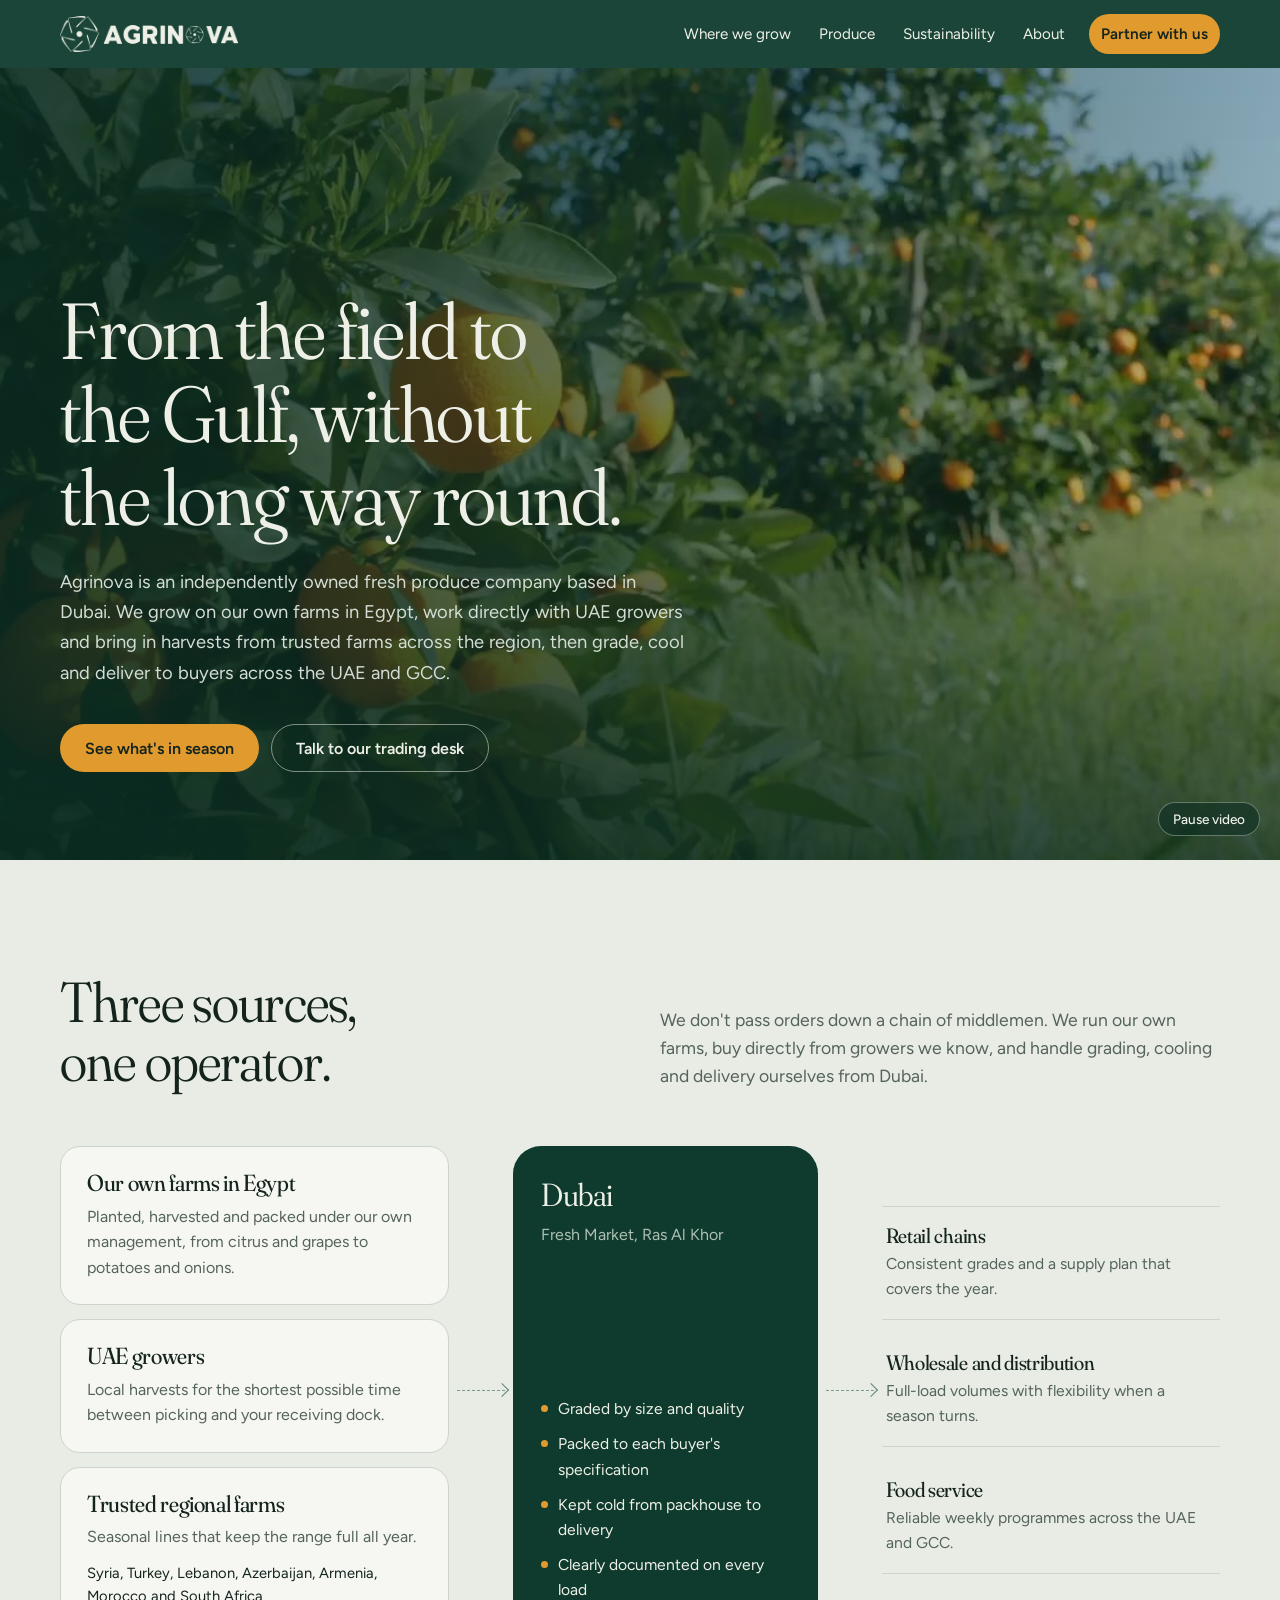
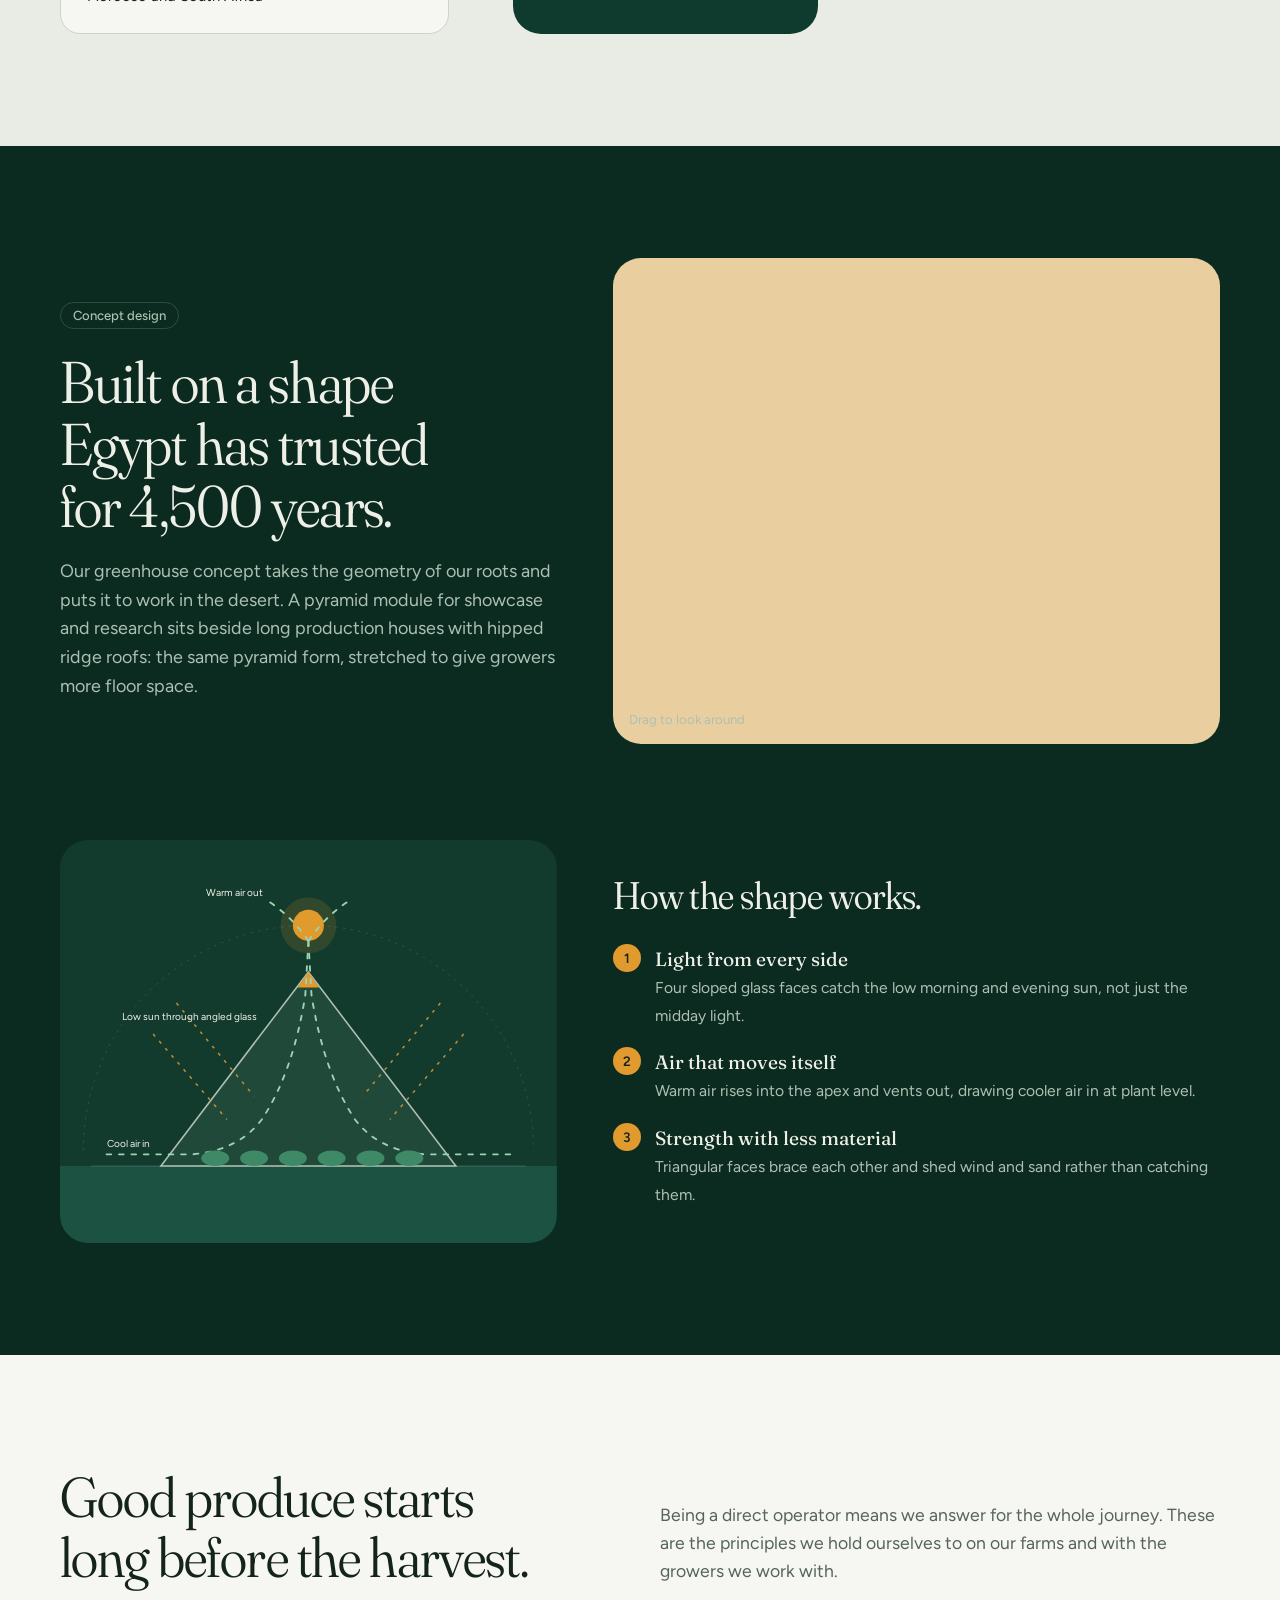
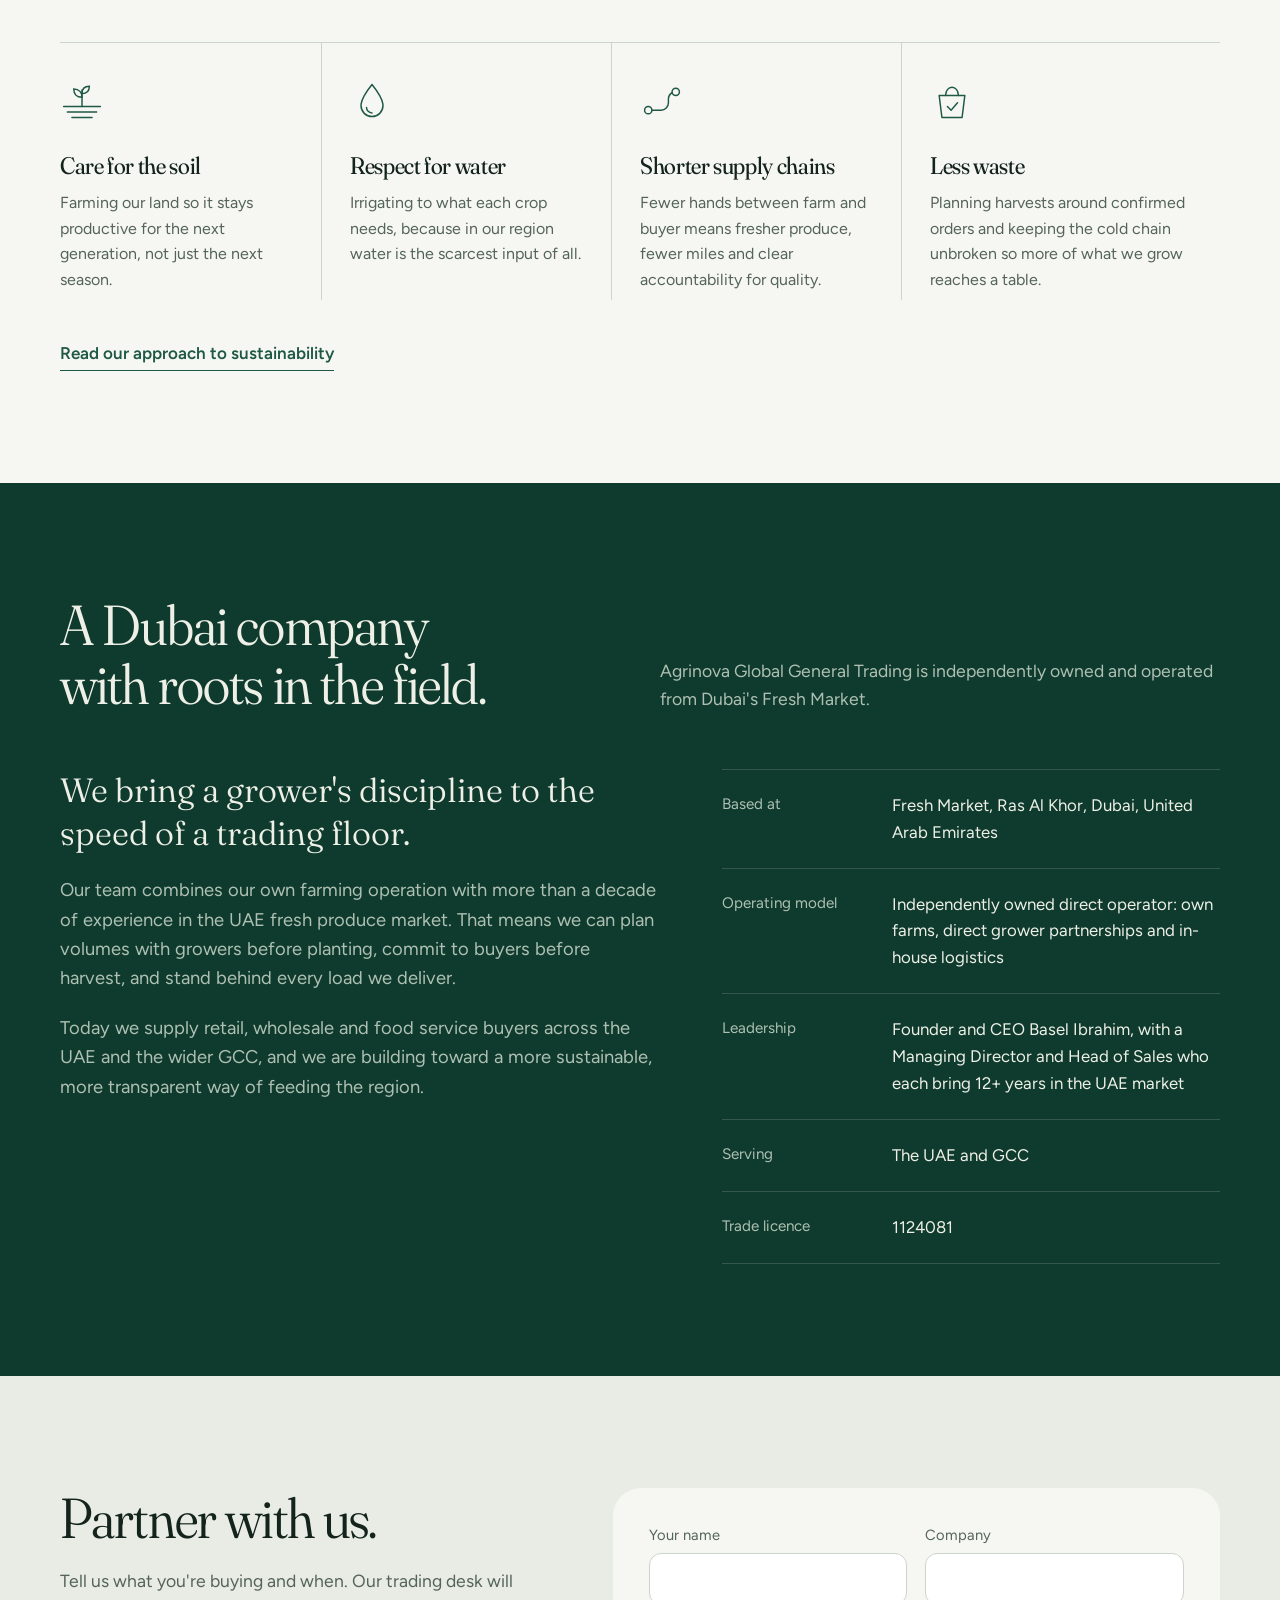
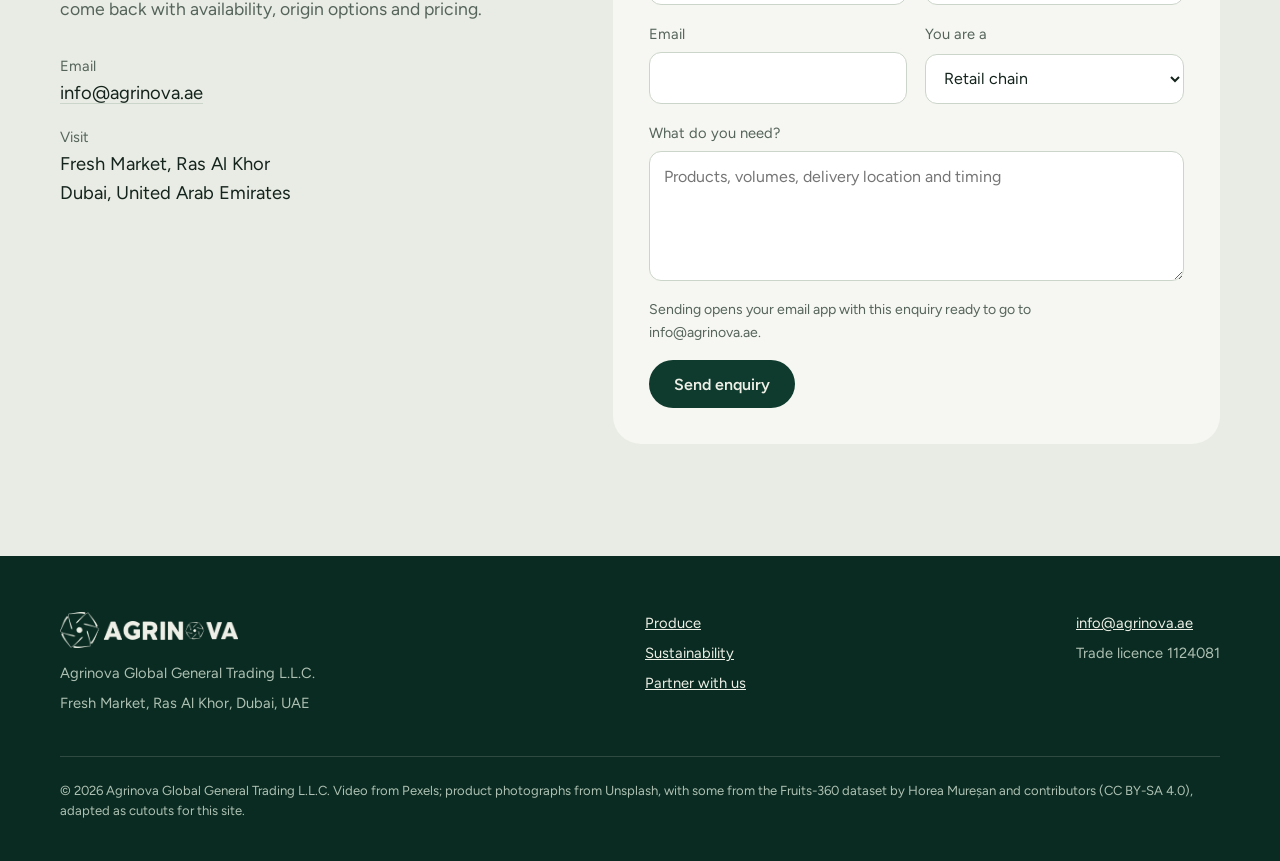
==== index.html @ 74d76bf0 "Realistic 3D greenhouse site: pyramid module and hipped-ridge production houses" ====
<!doctype html>
<html lang="en">
<head>
<meta charset="utf-8">
<meta name="viewport" content="width=device-width, initial-scale=1, viewport-fit=cover">
<title>Agrinova Global | Fresh produce, Dubai</title>
<meta name="description" content="Agrinova Global is an independently owned fresh produce company based in Dubai, growing on its own farms in Egypt, working directly with UAE growers and trusted regional farms, and supplying buyers across the UAE and GCC.">
<meta name="theme-color" content="#0F3B2E">
<meta property="og:title" content="Agrinova Global | Fresh produce, Dubai">
<meta property="og:description" content="Agrinova Global is an independently owned fresh produce company based in Dubai, growing on its own farms in Egypt, working directly with UAE growers and trusted regional farms, and supplying buyers across the UAE and GCC.">
<link rel="icon" type="image/svg+xml" href="favicon.svg">
<link rel="preconnect" href="https://fonts.googleapis.com">
<link rel="preconnect" href="https://fonts.gstatic.com" crossorigin>
<link rel="stylesheet" href="https://fonts.googleapis.com/css2?family=Fraunces:opsz,wght,SOFT@9..144,300..600,50&family=Figtree:wght@400;500;600&family=IBM+Plex+Sans+Arabic:wght@400;500&display=swap">
<link rel="stylesheet" href="styles.css?v=202610280632">
</head>
<body>
<a class="skip" href="#main">Skip to content</a>
<header class="top">
  <div class="wrap">
    <a class="mark" href="index.html" aria-label="Agrinova Global, home"><img src="logo-light.png" alt="Agrinova" width="178" height="36"></a>
    <button class="menu-btn" aria-expanded="false" aria-controls="nav">Menu</button>
    <nav class="nav" id="nav" aria-label="Main">
      <a href="index.html#origins">Where we grow</a>
      <a href="produce.html">Produce</a>
      <a href="sustainability.html">Sustainability</a>
      <a href="index.html#about">About</a>
      <a class="cta" href="index.html#partner">Partner with us</a>
    </nav>
  </div>
</header>

<main id="main">
<section class="hero" id="top">
  <video class="hero-video" autoplay muted loop playsinline preload="metadata" poster="hero-poster.jpg" aria-hidden="true">
    <source src="hero.mp4" type="video/mp4">
  </video>
  <div class="hero-shade" aria-hidden="true"></div>
  <div class="wrap">
    <div class="hero-copy">
      <h1>From the field to the Gulf, without the long way round.</h1>
      <p class="lead">Agrinova is an independently owned fresh produce company based in Dubai. We grow on our own farms in Egypt, work directly with UAE growers and bring in harvests from trusted farms across the region, then grade, cool and deliver to buyers across the UAE and GCC.</p>
      <div class="actions">
        <a class="btn solid" href="produce.html">See what's in season</a>
        <a class="btn ghost" href="#partner">Talk to our trading desk</a>
      </div>
    </div>
  </div>
  <button class="vid-toggle" type="button" aria-pressed="false">Pause video</button>
</section>

<section class="sec" id="origins">
  <div class="wrap">
    <div class="sec-head">
      <h2>Three sources, one operator.</h2>
      <p>We don't pass orders down a chain of middlemen. We run our own farms, buy directly from growers we know, and handle grading, cooling and delivery ourselves from Dubai.</p>
    </div>
    <div class="flow">
      <div class="origins">
        <article class="origin">
          <h3>Our own farms in Egypt</h3>
          <p>Planted, harvested and packed under our own management, from citrus and grapes to potatoes and onions.</p>
        </article>
        <article class="origin">
          <h3>UAE growers</h3>
          <p>Local harvests for the shortest possible time between picking and your receiving dock.</p>
        </article>
        <article class="origin">
          <h3>Trusted regional farms</h3>
          <p>Seasonal lines that keep the range full all year.</p>
          <p class="where">Syria, Turkey, Lebanon, Azerbaijan, Armenia, Morocco and South Africa</p>
        </article>
      </div>
      <div class="link" aria-hidden="true"></div>
      <div class="hub">
        <div>
          <h3>Dubai</h3>
          <p style="margin-top:10px">Fresh Market, Ras Al Khor</p>
        </div>
        <ul>
          <li>Graded by size and quality</li>
          <li>Packed to each buyer's specification</li>
          <li>Kept cold from packhouse to delivery</li>
          <li>Clearly documented on every load</li>
        </ul>
      </div>
      <div class="link" aria-hidden="true"></div>
      <div class="buyers">
        <div class="buyer"><h3>Retail chains</h3><p>Consistent grades and a supply plan that covers the year.</p></div>
        <div class="buyer"><h3>Wholesale and distribution</h3><p>Full-load volumes with flexibility when a season turns.</p></div>
        <div class="buyer"><h3>Food service</h3><p>Reliable weekly programmes across the UAE and GCC.</p></div>
      </div>
    </div>
  </div>
</section>

<section class="sec pyr" id="pyramid">
  <div class="wrap">
    <div class="pyr-grid">
      <div class="pyr-copy">
        <span class="concept-tag">Concept design</span>
        <h2>Built on a shape Egypt has trusted for 4,500 years.</h2>
        <p>Our greenhouse concept takes the geometry of our roots and puts it to work in the desert. A pyramid module for showcase and research sits beside long production houses with hipped ridge roofs: the same pyramid form, stretched to give growers more floor space.</p>
      </div>
      <div class="stage" id="stage"><span class="hint">Drag to look around</span></div>
    </div>
    <div class="pyr-grid flip">
      <div class="pyr-copy">
        <h3 class="sub">How the shape works.</h3>
        <ul class="pyr-points">
          <li><i>1</i><div><b>Light from every side</b><span>Four sloped glass faces catch the low morning and evening sun, not just the midday light.</span></div></li>
          <li><i>2</i><div><b>Air that moves itself</b><span>Warm air rises into the apex and vents out, drawing cooler air in at plant level.</span></div></li>
          <li><i>3</i><div><b>Strength with less material</b><span>Triangular faces brace each other and shed wind and sand rather than catching them.</span></div></li>
        </ul>
      </div>
      <svg viewBox="0 0 640 520" role="img" aria-label="Animated cross-section of a pyramid greenhouse showing sunlight and airflow">
      <rect width="640" height="520" rx="28" fill="#123A2D"/>
      <!-- sun on arc -->
      <path d="M30 400 A290 290 0 0 1 610 400" fill="none" stroke="rgba(238,240,231,.18)" stroke-dasharray="3 7"/>
      <g class="sunmove"><circle cx="320" cy="110" r="20" fill="#E09A2D"/><circle cx="320" cy="110" r="36" fill="#E09A2D" opacity=".15"/></g>
      <!-- ground -->
      <rect x="0" y="420" width="640" height="100" fill="#1C5241"/>
      <line x1="40" y1="420" x2="600" y2="420" stroke="rgba(238,240,231,.25)"/>
      <!-- pyramid section -->
      <polygon points="320,170 130,420 510,420" fill="rgba(157,200,174,.10)" stroke="#AEC0B3" stroke-width="2"/>
      <polygon points="320,170 306,190 334,190" fill="#E09A2D"/>
      <!-- light rays -->
      <g stroke="#E09A2D" stroke-width="2" opacity=".85">
        <line class="ray" x1="150" y1="210" x2="250" y2="330"/><line class="ray" x1="120" y1="250" x2="215" y2="360"/>
        <line class="ray" x1="490" y1="210" x2="390" y2="330"/><line class="ray" x1="520" y1="250" x2="425" y2="360"/>
      </g>
      <!-- airflow: in low, up, out apex -->
      <g fill="none" stroke="#9DD3B4" stroke-width="2.4" stroke-linecap="round">
        <path class="flow-dash" d="M60 405 H170 Q230 400 260 360 Q300 300 316 200 L320 130"/>
        <path class="flow-dash" d="M580 405 H470 Q410 400 380 360 Q340 300 324 200 L320 130"/>
        <path class="flow-dash" d="M320 130 Q300 100 270 80"/><path class="flow-dash" d="M320 130 Q340 100 370 80"/>
      </g>
      <!-- crops -->
      <g fill="#3E8A66">
        <ellipse cx="200" cy="410" rx="18" ry="10"/><ellipse cx="250" cy="410" rx="18" ry="10"/><ellipse cx="300" cy="410" rx="18" ry="10"/>
        <ellipse cx="350" cy="410" rx="18" ry="10"/><ellipse cx="400" cy="410" rx="18" ry="10"/><ellipse cx="450" cy="410" rx="18" ry="10"/>
      </g>
      <g font-family="Figtree,system-ui,sans-serif" font-size="13" fill="#EEF0E7">
        <text x="262" y="72" text-anchor="end">Warm air out</text>
        <text x="60" y="395">Cool air in</text>
        <text x="80" y="232">Low sun through angled glass</text>
      </g>
    </svg>
    </div>
  </div>
</section>


<section class="sec approach" id="approach">
  <div class="wrap">
    <div class="sec-head">
      <h2>Good produce starts long before the harvest.</h2>
      <p>Being a direct operator means we answer for the whole journey. These are the principles we hold ourselves to on our farms and with the growers we work with.</p>
    </div>
    <div class="principles">
      <article class="principle">
        <svg viewBox="0 0 48 48" fill="none" stroke="currentColor" stroke-width="1.6" stroke-linecap="round" aria-hidden="true"><path d="M4 30h40M8 36h32M13 42h22"/><path d="M24 30V12"/><path d="M24 20c-6 0-9-4-9-9 6 0 9 4 9 9zM24 16c5 0 8-3 8-8-5 0-8 3-8 8z"/></svg>
        <h3>Care for the soil</h3>
        <p>Farming our land so it stays productive for the next generation, not just the next season.</p>
      </article>
      <article class="principle">
        <svg viewBox="0 0 48 48" fill="none" stroke="currentColor" stroke-width="1.6" stroke-linecap="round" stroke-linejoin="round" aria-hidden="true"><path d="M24 6c-8 10-12 17-12 23a12 12 0 0 0 24 0c0-6-4-13-12-23z"/><path d="M18 31a6 6 0 0 0 6 6"/></svg>
        <h3>Respect for water</h3>
        <p>Irrigating to what each crop needs, because in our region water is the scarcest input of all.</p>
      </article>
      <article class="principle">
        <svg viewBox="0 0 48 48" fill="none" stroke="currentColor" stroke-width="1.6" stroke-linecap="round" stroke-linejoin="round" aria-hidden="true"><circle cx="9" cy="34" r="4"/><circle cx="39" cy="14" r="4"/><path d="M13 34h10a8 8 0 0 0 8-8v-4a8 8 0 0 1 4-7"/></svg>
        <h3>Shorter supply chains</h3>
        <p>Fewer hands between farm and buyer means fresher produce, fewer miles and clear accountability for quality.</p>
      </article>
      <article class="principle">
        <svg viewBox="0 0 48 48" fill="none" stroke="currentColor" stroke-width="1.6" stroke-linecap="round" stroke-linejoin="round" aria-hidden="true"><path d="M10 18h28l-3 24H13z"/><path d="M17 18c0-5 3-9 7-9s7 4 7 9"/><path d="M19 30l4 4 7-8"/></svg>
        <h3>Less waste</h3>
        <p>Planning harvests around confirmed orders and keeping the cold chain unbroken so more of what we grow reaches a table.</p>
      </article>
    </div>
    <a class="link-arrow" href="sustainability.html">Read our approach to sustainability</a>
  </div>
</section>

<section class="sec about" id="about">
  <div class="wrap">
    <div class="sec-head">
      <h2>A Dubai company with roots in the field.</h2>
      <p>Agrinova Global General Trading is independently owned and operated from Dubai's Fresh Market.</p>
    </div>
    <div class="about-grid">
      <div class="about-copy">
        <p class="big">We bring a grower's discipline to the speed of a trading floor.</p>
        <p>Our team combines our own farming operation with more than a decade of experience in the UAE fresh produce market. That means we can plan volumes with growers before planting, commit to buyers before harvest, and stand behind every load we deliver.</p>
        <p>Today we supply retail, wholesale and food service buyers across the UAE and the wider GCC, and we are building toward a more sustainable, more transparent way of feeding the region.</p>
      </div>
      <ul class="facts">
        <li><span class="k">Based at</span><span class="v">Fresh Market, Ras Al Khor, Dubai, United Arab Emirates</span></li>
        <li><span class="k">Operating model</span><span class="v">Independently owned direct operator: own farms, direct grower partnerships and in-house logistics</span></li>
        <li><span class="k">Leadership</span><span class="v">Founder and CEO Basel Ibrahim, with a Managing Director and Head of Sales who each bring 12+ years in the UAE market</span></li>
        <li><span class="k">Serving</span><span class="v">The UAE and GCC</span></li>
        <li><span class="k">Trade licence</span><span class="v">1124081</span></li>
      </ul>
    </div>
  </div>
</section>

<section class="sec" id="partner">
  <div class="wrap partner-grid">
    <div>
      <h2 style="font-size:clamp(2.1rem,4.4vw,3.6rem);font-weight:340">Partner with us.</h2>
      <p style="color:var(--muted);font-size:1.1rem;margin-top:20px;max-width:30em">Tell us what you're buying and when. Our trading desk will come back with availability, origin options and pricing.</p>
      <ul class="contact-list">
        <li><div class="k">Email</div><a href="mailto:info@agrinova.ae">info@agrinova.ae</a></li>
        <li><div class="k">Visit</div><span style="font-size:1.15rem">Fresh Market, Ras Al Khor<br>Dubai, United Arab Emirates</span></li>
      </ul>
    </div>
    <form id="enquiry" novalidate>
      <label>Your name<input name="name" autocomplete="name" required></label>
      <label>Company<input name="company" autocomplete="organization"></label>
      <label>Email<input name="email" type="email" autocomplete="email" required></label>
      <label>You are a
        <select name="type">
          <option>Retail chain</option>
          <option>Wholesaler or distributor</option>
          <option>Food service</option>
          <option>Grower or supplier</option>
          <option>Investor</option>
          <option>Other</option>
        </select>
      </label>
      <label class="full">What do you need?<textarea name="message" placeholder="Products, volumes, delivery location and timing" required></textarea></label>
      <div class="full foot">
        <p class="hint">Sending opens your email app with this enquiry ready to go to info@agrinova.ae.</p>
        <button class="btn dark" type="submit">Send enquiry</button>
      </div>
      <p class="full err" id="formErr" hidden></p>
    </form>
  </div>
</section>
</main>

<footer>
  <div class="wrap">
    <div class="row">
      <div>
        <a class="mark" href="index.html"><img src="logo-light.png" alt="Agrinova" width="158" height="32"></a>
        <p style="margin-top:14px">Agrinova Global General Trading L.L.C.</p>
        <p>Fresh Market, Ras Al Khor, Dubai, UAE</p>
      </div>
      <div>
        <p><a href="produce.html">Produce</a></p>
        <p><a href="sustainability.html">Sustainability</a></p>
        <p><a href="index.html#partner">Partner with us</a></p>
      </div>
      <div>
        <p><a href="mailto:info@agrinova.ae">info@agrinova.ae</a></p>
        <p>Trade licence 1124081</p>
      </div>
    </div>
    <p class="fine">© <span id="yr"></span> Agrinova Global General Trading L.L.C. Video from Pexels; product photographs from Unsplash, with some from the Fruits-360 dataset by Horea Mureșan and contributors (CC BY-SA 4.0), adapted as cutouts for this site.</p>
  </div>
</footer>
<script src="site.js?v=202610280632"></script>
<script src="vendor/three.min.js"></script>
<script src="vendor/OrbitControls.js"></script>
<script src="pyramid.js?v=202610280632"></script>
</body>
</html>
---- styles.css ----
:root{
  --forest:#0F3B2E; --forest-2:#174A3A; --forest-3:#1F5845;
  --mist:#E8ECE4; --paper:#F6F7F2; --ink:#14241D; --muted:#55645B; --line:#CCD5C9;
  --saffron:#E09A2D; --saffron-ink:#8A5A12; --pom:#8C2A3C;
  --on-forest:#EEF0E7; --on-forest-muted:#AEC0B3; --forest-line:rgba(238,240,231,.16);
  --serif:"Fraunces",Georgia,"Times New Roman",serif;
  --sans:"Figtree",system-ui,-apple-system,"Segoe UI",sans-serif;
  --arabic:"IBM Plex Sans Arabic","Noto Sans Arabic","Geeza Pro",Tahoma,sans-serif;
  --w:1200px; --gut:max(20px,env(safe-area-inset-left,0px));
  color-scheme:light;
}
*{box-sizing:border-box}
html{scroll-behavior:smooth;-webkit-text-size-adjust:100%}
@media (prefers-reduced-motion:reduce){html{scroll-behavior:auto}*,*::before,*::after{animation:none!important;transition:none!important}}
body{margin:0;background:var(--mist);color:var(--ink);font-family:var(--sans);font-size:1.0625rem;line-height:1.6;-webkit-font-smoothing:antialiased}
img{max-width:100%;display:block}
a{color:inherit}
p{margin:0}
h1,h2,h3{font-family:var(--serif);font-weight:400;margin:0;line-height:1.05;letter-spacing:-.015em;font-variation-settings:"SOFT" 50,"opsz" 144;text-wrap:balance}
:focus-visible{outline:2px solid var(--saffron);outline-offset:3px;border-radius:2px}
.wrap{max-width:var(--w);margin:0 auto;padding-left:var(--gut);padding-right:max(20px,env(safe-area-inset-right,0px))}
.skip{position:absolute;left:-999px;top:8px;background:var(--saffron);color:var(--ink);padding:8px 14px;z-index:99}
.skip:focus{left:8px}

/* Header */
.top{position:sticky;top:0;z-index:20;background:rgba(15,59,46,.94);backdrop-filter:saturate(1.2) blur(10px);-webkit-backdrop-filter:saturate(1.2) blur(10px);color:var(--on-forest);padding-top:env(safe-area-inset-top,0px)}
.top .wrap{display:flex;align-items:center;gap:24px;height:68px}
.mark{display:flex;align-items:center;gap:10px;text-decoration:none;font-family:var(--serif);font-size:1.5rem;letter-spacing:-.01em}
.mark img{display:block;height:36px;width:auto}
.mark small{font-family:var(--sans);font-size:.8rem;color:var(--on-forest-muted);letter-spacing:.01em;margin-left:2px;align-self:flex-end;padding-bottom:5px}
.nav{margin-left:auto;display:flex;align-items:center;gap:4px}
.nav a{text-decoration:none;font-size:.95rem;padding:8px 12px;border-radius:999px;color:var(--on-forest)}
.nav a:hover{background:var(--forest-line)}
.nav a.cta{background:var(--saffron);color:var(--ink);font-weight:600;margin-left:8px}
.nav a.cta:hover{background:#ECAE4C}
.menu-btn{display:none;margin-left:auto;background:none;border:1px solid var(--forest-line);color:var(--on-forest);border-radius:999px;padding:8px 16px;font:inherit;font-size:.95rem;cursor:pointer}
@media (max-width:820px){
  .menu-btn{display:block}
  .nav{display:none;position:absolute;left:0;right:0;top:100%;flex-direction:column;align-items:stretch;background:var(--forest);padding:8px 20px 20px;gap:2px;border-top:1px solid var(--forest-line)}
  .nav.open{display:flex}
  .nav a{padding:12px 4px;border-radius:0;border-bottom:1px solid var(--forest-line)}
  .nav a.cta{margin:12px 0 0;text-align:center;border-radius:999px;border:0}
  .mark small{display:none}
}

/* Hero */
.hero{position:relative;overflow:hidden;color:var(--on-forest);background:var(--forest);min-height:min(88vh,860px);display:flex;align-items:flex-end}
.hero-video{position:absolute;inset:0;width:100%;height:100%;object-fit:cover}
.hero-shade{position:absolute;inset:0;background:linear-gradient(90deg,rgba(10,43,33,.86) 0%,rgba(10,43,33,.62) 45%,rgba(10,43,33,.18) 100%),linear-gradient(0deg,rgba(10,43,33,.7) 0%,rgba(10,43,33,0) 45%)}
.hero .wrap{position:relative;width:100%;padding-top:120px;padding-bottom:88px}
.hero-copy{max-width:640px}
.hero h1{font-size:clamp(2.6rem,6.2vw,5.2rem);font-weight:340}
.hero .lead{margin-top:28px;max-width:34em;font-size:1.15rem;color:#D3DDD5;line-height:1.65}
.hero .actions{display:flex;flex-wrap:wrap;gap:12px;margin-top:36px}
.vid-toggle{position:absolute;right:max(20px,env(safe-area-inset-right,0px));bottom:24px;z-index:2;background:rgba(10,43,33,.55);color:var(--on-forest);border:1px solid rgba(238,240,231,.35);border-radius:999px;padding:8px 14px;font:500 .85rem var(--sans);cursor:pointer;backdrop-filter:blur(6px);-webkit-backdrop-filter:blur(6px)}
.vid-toggle:hover{background:rgba(10,43,33,.8)}
.btn{display:inline-flex;align-items:center;justify-content:center;min-height:48px;padding:12px 24px;border-radius:999px;font:600 1rem var(--sans);text-decoration:none;border:1px solid transparent;cursor:pointer}
.btn.solid{background:var(--saffron);color:var(--ink)}
.btn.solid:hover{background:#ECAE4C}
.btn.ghost{border-color:rgba(238,240,231,.5);color:var(--on-forest)}
.btn.ghost:hover{background:rgba(238,240,231,.12)}
.btn.dark{background:var(--forest);color:var(--on-forest)}
.btn.dark:hover{background:var(--forest-2)}
@media (max-width:900px){
  .hero{min-height:min(92vh,760px)}
  .hero .wrap{padding-top:96px;padding-bottom:84px}
  .hero-shade{background:linear-gradient(0deg,rgba(10,43,33,.92) 0%,rgba(10,43,33,.6) 55%,rgba(10,43,33,.35) 100%)}
  .vid-toggle{bottom:20px}
}

/* Sections */
section{scroll-margin-top:76px}
.sec{padding:112px 0}
.sec-head{display:grid;grid-template-columns:minmax(0,1fr) minmax(0,1fr);gap:40px;align-items:end;margin-bottom:56px}
.sec-head h2{font-size:clamp(2.1rem,4.4vw,3.6rem);font-weight:340}
.sec-head p{color:var(--muted);max-width:36em;font-size:1.1rem}
@media (max-width:820px){.sec{padding:72px 0}.sec-head{grid-template-columns:1fr;gap:18px;margin-bottom:36px}}

/* Origins flow */
.flow{display:grid;grid-template-columns:minmax(0,1.15fr) 64px minmax(0,.9fr) 64px minmax(0,1fr);align-items:stretch}
.origins{display:grid;gap:14px}
.origin{background:var(--paper);border-radius:20px;padding:24px 26px;border:1px solid var(--line)}
.origin h3{font-size:1.45rem;font-weight:420}
.origin p{color:var(--muted);margin-top:8px;font-size:1rem}
.origin .where{margin-top:12px;font-size:.92rem;color:var(--ink)}
.link{position:relative}
.link::before{content:"";position:absolute;top:50%;left:8px;right:8px;border-top:1.5px dashed var(--forest-3);opacity:.55}
.link::after{content:"";position:absolute;top:50%;right:6px;width:9px;height:9px;border-top:1.5px solid var(--forest-3);border-right:1.5px solid var(--forest-3);transform:translateY(-50%) rotate(45deg);opacity:.7}
.hub{background:var(--forest);color:var(--on-forest);border-radius:28px;padding:32px 28px;display:flex;flex-direction:column;justify-content:space-between;gap:28px}
.hub h3{font-size:2rem;font-weight:360}
.hub p{color:var(--on-forest-muted);font-size:1rem}
.hub ul{list-style:none;margin:0;padding:0;display:grid;gap:10px;font-size:.98rem}
.hub li{display:flex;gap:10px;align-items:baseline}
.hub li::before{content:"";width:7px;height:7px;border-radius:50%;background:var(--saffron);flex:none;transform:translateY(-2px)}
.buyers{display:grid;gap:14px;align-content:center}
.buyer{padding:18px 4px;border-bottom:1px solid var(--line)}
.buyer:first-child{border-top:1px solid var(--line)}
.buyer h3{font-size:1.3rem;font-weight:420}
.buyer p{color:var(--muted);font-size:.98rem;margin-top:4px}
.buyers .label{font-size:.95rem;color:var(--muted);margin-bottom:4px}
@media (max-width:980px){
  .flow{grid-template-columns:1fr}
  .link{height:44px}
  .link::before{top:8px;bottom:8px;left:50%;right:auto;border-top:0;border-left:1.5px dashed var(--forest-3)}
  .link::after{top:auto;bottom:6px;left:50%;right:auto;transform:translateX(-50%) rotate(135deg)}
}

/* Approach */
.approach{background:var(--paper)}
.principles{display:grid;grid-template-columns:repeat(4,minmax(0,1fr));gap:0;border-top:1px solid var(--line)}
.principle{padding:36px 28px 8px 0;border-right:1px solid var(--line);margin-right:28px}
.principle:last-child{border-right:0;margin-right:0}
.principle svg{width:44px;height:44px;color:var(--forest-3)}
.principle h3{font-size:1.5rem;font-weight:420;margin-top:22px}
.principle p{color:var(--muted);margin-top:12px;font-size:1rem}
@media (max-width:980px){.principles{grid-template-columns:repeat(2,minmax(0,1fr))}.principle:nth-child(2){border-right:0;margin-right:0}.principle:nth-child(n+3){border-top:1px solid var(--line)}}
@media (max-width:560px){.principles{grid-template-columns:1fr}.principle{border-right:0;margin-right:0;padding-right:0}.principle+.principle{border-top:1px solid var(--line)}}
.note{margin-top:48px;padding:28px 32px;border-radius:20px;background:var(--mist);display:grid;grid-template-columns:auto 1fr;gap:24px;align-items:center}
.note p{font-family:var(--serif);font-size:clamp(1.25rem,2.2vw,1.6rem);line-height:1.35;font-weight:340}
.note .dot{width:56px;height:56px;border-radius:50%;background:var(--forest);display:grid;place-items:center}
.note .dot svg{width:28px;height:28px}
@media (max-width:560px){.note{grid-template-columns:1fr;padding:24px}}

/* Produce & seasons */
.months{display:grid;grid-template-columns:repeat(12,minmax(0,1fr));border-radius:999px;background:var(--paper);border:1px solid var(--line);padding:5px;gap:2px}
.months button{font:500 .95rem var(--sans);color:var(--muted);background:none;border:0;border-radius:999px;padding:10px 0;cursor:pointer;min-height:44px}
.months button:hover{color:var(--ink);background:var(--mist)}
.months button[aria-pressed="true"]{background:var(--forest);color:var(--on-forest)}
.months button.now{position:relative}
.months button.now::after{content:"";position:absolute;left:50%;bottom:5px;width:4px;height:4px;border-radius:50%;background:var(--saffron);transform:translateX(-50%)}
@media (max-width:700px){.months{grid-template-columns:repeat(6,minmax(0,1fr));border-radius:24px}}
.controls{display:flex;flex-wrap:wrap;gap:16px 24px;align-items:center;justify-content:space-between;margin-top:20px}
.chips{display:flex;flex-wrap:wrap;gap:8px}
.chips button{font:500 .92rem var(--sans);background:transparent;color:var(--ink);border:1px solid var(--line);border-radius:999px;padding:8px 14px;cursor:pointer;min-height:40px}
.chips button:hover{border-color:var(--forest-3)}
.chips button[aria-pressed="true"]{background:var(--ink);color:var(--paper);border-color:var(--ink)}
.controls label.toggle{display:inline-flex;grid-template-columns:none;align-items:center;gap:10px;font-size:.95rem;color:var(--muted);cursor:pointer;user-select:none}
.controls .toggle input{appearance:none;-webkit-appearance:none;width:42px;height:24px;min-height:0;padding:0;border:0;flex:none;border-radius:999px;background:var(--line);position:relative;cursor:pointer;margin:0;transition:background .2s}
.toggle input::after{content:"";position:absolute;top:3px;left:3px;width:18px;height:18px;border-radius:50%;background:#fff;transition:transform .2s;box-shadow:0 1px 2px rgba(0,0,0,.2)}
.controls .toggle input:checked{background:var(--forest-3)}
.controls .toggle input:checked::after{transform:translateX(18px)}
.summary{margin:44px 0 24px;font-family:var(--serif);font-size:clamp(1.4rem,2.6vw,2rem);font-weight:340;line-height:1.25}
.summary b{font-weight:500}
.grid{display:grid;grid-template-columns:repeat(auto-fill,minmax(200px,1fr));gap:16px}
.item{background:var(--paper);border-radius:22px;padding:16px 18px 18px;display:flex;flex-direction:column;border:1px solid transparent}
.item:hover{border-color:var(--line)}
.plate{aspect-ratio:1/1;border-radius:16px;background:radial-gradient(circle at 50% 58%,#fff 0,#F1F3EC 55%,#E6EAE1 100%);display:grid;place-items:center;overflow:hidden}
.plate img{width:82%;height:82%;object-fit:contain;filter:drop-shadow(0 10px 10px rgba(20,36,29,.18))}
.plate .mono{font-family:var(--arabic);font-size:3.2rem;color:var(--forest-3);opacity:.55;line-height:1}
.item h3{font-size:1.28rem;font-weight:440;margin-top:16px;letter-spacing:-.005em}
.item .ar{font-family:var(--arabic);direction:rtl;text-align:left;color:var(--muted);font-size:.98rem;margin-top:2px}
.item .desc{font-size:.9rem;color:var(--muted);margin-top:6px;line-height:1.45}
.item .meta{margin-top:auto;padding-top:14px}
.tags{display:flex;flex-wrap:wrap;gap:6px}
.tag{font-size:.78rem;padding:3px 9px;border-radius:999px;background:var(--mist);color:var(--ink)}
.tag.eg{background:#F6E6CB;color:#6E4610}
.tag.ae{background:#DDE8E1;color:#1F5845}
.tag.rg{background:#ECE2E4;color:#6E2232}
.season{display:grid;grid-template-columns:repeat(12,1fr);gap:2px;margin-top:12px}
.season i{height:6px;border-radius:2px;background:var(--line)}
.season i.a{background:#9DB8A6}
.season i.p{background:var(--forest-3)}
.season i.sel{outline:1.5px solid var(--saffron);outline-offset:1px}
.legend{display:flex;gap:18px;flex-wrap:wrap;font-size:.85rem;color:var(--muted);margin-top:28px}
.legend span{display:inline-flex;align-items:center;gap:8px}
.legend i{display:inline-block;width:18px;height:6px;border-radius:2px}
.empty{padding:48px;text-align:center;background:var(--paper);border-radius:22px;color:var(--muted)}
.more{display:flex;justify-content:center;margin-top:32px}

/* About */
.about{background:var(--forest);color:var(--on-forest)}
.about .sec-head p{color:var(--on-forest-muted)}
.about-grid{display:grid;grid-template-columns:minmax(0,1.2fr) minmax(0,1fr);gap:64px}
.about-copy p{font-size:1.15rem;color:var(--on-forest-muted);max-width:34em}
.about-copy p+p{margin-top:20px}
.about-copy p.big{font-family:var(--serif);color:var(--on-forest);font-size:clamp(1.5rem,2.8vw,2.1rem);line-height:1.3;font-weight:330}
.facts{list-style:none;margin:0;padding:0}
.facts li{padding:22px 0;border-top:1px solid var(--forest-line);display:grid;grid-template-columns:150px 1fr;gap:20px}
.facts li:last-child{border-bottom:1px solid var(--forest-line)}
.facts dt,.facts .k{color:var(--on-forest-muted);font-size:.95rem}
.facts .v{font-size:1.05rem}
@media (max-width:900px){.about-grid{grid-template-columns:1fr;gap:40px}.facts li{grid-template-columns:1fr;gap:4px}}

/* Partner */
.partner-grid{display:grid;grid-template-columns:minmax(0,.9fr) minmax(0,1.1fr);gap:56px;align-items:start}
.contact-list{list-style:none;margin:32px 0 0;padding:0;display:grid;gap:18px}
.contact-list .k{font-size:.92rem;color:var(--muted)}
.contact-list a{font-size:1.15rem;text-decoration-color:var(--line);text-underline-offset:4px}
.contact-list a:hover{text-decoration-color:var(--saffron)}
form{background:var(--paper);border-radius:28px;padding:36px;display:grid;grid-template-columns:1fr 1fr;gap:18px}
form .full{grid-column:1/-1}
label{display:grid;gap:6px;font-size:.92rem;color:var(--muted)}
input,select,textarea{font:inherit;font-size:1rem;color:var(--ink);background:#fff;border:1px solid var(--line);border-radius:12px;padding:12px 14px;min-height:48px;width:100%}
textarea{min-height:130px;resize:vertical}
input:focus,select:focus,textarea:focus{outline:2px solid var(--forest-3);outline-offset:0;border-color:transparent}
form .foot{display:flex;flex-wrap:wrap;gap:16px;align-items:center;justify-content:space-between}
form .hint{font-size:.88rem;color:var(--muted);max-width:30em}
.err{color:var(--pom);font-size:.9rem}
@media (max-width:900px){.partner-grid{grid-template-columns:1fr;gap:36px}form{grid-template-columns:1fr;padding:24px}}

/* Footer */
footer{background:#0A2B21;color:var(--on-forest-muted);padding:56px 0 calc(40px + env(safe-area-inset-bottom,0px));font-size:.92rem}
footer .row{display:flex;flex-wrap:wrap;gap:24px 48px;justify-content:space-between}
footer .mark{color:var(--on-forest)}
footer p+p{margin-top:6px}
footer .fine{margin-top:40px;padding-top:24px;border-top:1px solid var(--forest-line);font-size:.82rem;line-height:1.55}
footer a{color:var(--on-forest)}

/* Nav state */
.nav a[aria-current="page"]{background:var(--forest-line)}

/* Sub-page header */
.page-head{background:var(--forest);color:var(--on-forest);padding:96px 0 72px}
.page-head h1{font-size:clamp(2.6rem,6vw,4.8rem);font-weight:340;max-width:14em}
.page-head p{margin-top:22px;max-width:36em;font-size:1.15rem;color:#D3DDD5}
.crumb{display:inline-block;margin-bottom:22px;font-size:.92rem;color:var(--on-forest-muted);text-decoration:none}
.crumb:hover{color:var(--on-forest)}
@media (max-width:820px){.page-head{padding:64px 0 52px}}

/* Image hero for sustainability */
.photo-hero{position:relative;color:var(--on-forest);background:var(--forest);min-height:min(78vh,720px);display:flex;align-items:flex-end;overflow:hidden}
.photo-hero img{position:absolute;inset:0;width:100%;height:100%;object-fit:cover}
.photo-hero .shade{position:absolute;inset:0;background:linear-gradient(90deg,rgba(10,43,33,.88) 0%,rgba(10,43,33,.6) 50%,rgba(10,43,33,.2) 100%),linear-gradient(0deg,rgba(10,43,33,.7),rgba(10,43,33,0) 50%)}
.photo-hero .wrap{position:relative;width:100%;padding-top:96px;padding-bottom:80px}
.photo-hero h1{font-size:clamp(2.6rem,6vw,4.8rem);font-weight:340;max-width:12em}
.photo-hero p{margin-top:24px;max-width:34em;font-size:1.15rem;color:#D3DDD5;line-height:1.65}
@media (max-width:900px){.photo-hero .shade{background:linear-gradient(0deg,rgba(10,43,33,.92) 0%,rgba(10,43,33,.6) 60%,rgba(10,43,33,.35) 100%)}}

/* Home: in-season teaser */
.teaser .grid{grid-template-columns:repeat(4,minmax(0,1fr))}
@media (max-width:980px){.teaser .grid{grid-template-columns:repeat(2,minmax(0,1fr))}}
.teaser-foot{display:flex;flex-wrap:wrap;gap:16px 24px;align-items:center;justify-content:space-between;margin-top:32px}
.teaser-foot p{color:var(--muted);max-width:36em}
.link-arrow{display:inline-flex;align-items:center;gap:10px;margin-top:40px;font-weight:600;color:var(--forest-3);text-decoration:none;border-bottom:1.5px solid currentColor;padding-bottom:2px}
.link-arrow:hover{color:var(--forest)}

/* Sustainability: context */
.context{display:grid;grid-template-columns:minmax(0,1.1fr) minmax(0,1fr);gap:64px;align-items:start}
.context .prose p{font-size:1.12rem;color:var(--muted);max-width:34em}
.context .prose p+p{margin-top:18px}
.context .prose p.big{font-family:var(--serif);color:var(--ink);font-size:clamp(1.5rem,2.8vw,2.1rem);line-height:1.3;font-weight:330}
.factors{list-style:none;margin:0;padding:0}
.factors li{padding:22px 0;border-top:1px solid var(--line)}
.factors li:last-child{border-bottom:1px solid var(--line)}
.factors h3{font-size:1.3rem;font-weight:440}
.factors p{color:var(--muted);margin-top:6px;font-size:1rem}
@media (max-width:900px){.context{grid-template-columns:1fr;gap:36px}}

/* Sustainability: pillars */
.pillars{display:grid;gap:96px}
.pillar{display:grid;grid-template-columns:minmax(0,1fr) minmax(0,1fr);gap:56px;align-items:center}
.pillar:nth-child(even) .pillar-img{order:2}
.pillar-img{border-radius:28px;overflow:hidden;aspect-ratio:4/3;background:var(--forest)}
.pillar-img img{width:100%;height:100%;object-fit:cover}
.pillar svg{width:44px;height:44px;color:var(--forest-3)}
.pillar h3{font-size:clamp(1.8rem,3.2vw,2.6rem);font-weight:360;margin-top:18px}
.pillar>div>p{color:var(--muted);font-size:1.1rem;margin-top:16px;max-width:32em}
.pillar ul{list-style:none;margin:24px 0 0;padding:0;display:grid;gap:12px}
.pillar li{display:grid;grid-template-columns:auto 1fr;gap:12px;align-items:baseline}
.pillar li::before{content:"";width:8px;height:8px;border-radius:50%;background:var(--saffron);transform:translateY(-1px)}
@media (max-width:900px){.pillars{gap:64px}.pillar{grid-template-columns:1fr;gap:28px}.pillar:nth-child(even) .pillar-img{order:0}}

/* Sustainability: journey */
.journey{list-style:none;margin:0;padding:0;display:grid;grid-template-columns:repeat(6,minmax(0,1fr));gap:0;counter-reset:step}
.journey li{position:relative;padding:28px 20px 0 0;border-top:2px solid var(--forest-line);counter-increment:step}
.journey li::before{content:counter(step);position:absolute;top:-17px;left:0;width:32px;height:32px;border-radius:50%;background:var(--saffron);color:var(--ink);display:grid;place-items:center;font:600 .95rem var(--sans)}
.journey h3{font-size:1.3rem;font-weight:420;margin-top:8px}
.journey p{color:var(--on-forest-muted);font-size:.98rem;margin-top:8px}
@media (max-width:1100px){.journey{grid-template-columns:repeat(3,minmax(0,1fr));row-gap:48px}}
@media (max-width:620px){.journey{grid-template-columns:1fr;row-gap:36px}}

/* Season band */
.season-band{display:grid;grid-template-columns:minmax(0,1fr) auto;gap:32px;align-items:center;background:var(--paper);border-radius:28px;padding:48px}
.season-band h2{font-size:clamp(1.8rem,3.4vw,2.8rem);font-weight:340}
.season-band p{color:var(--muted);margin-top:14px;max-width:34em;font-size:1.08rem}
@media (max-width:820px){.season-band{grid-template-columns:1fr;padding:32px 24px}}

/* Next steps */
.next{display:grid;grid-template-columns:repeat(3,minmax(0,1fr));gap:16px}
.next article{background:var(--paper);border-radius:22px;padding:28px}
.next h3{font-size:1.35rem;font-weight:420}
.next p{color:var(--muted);margin-top:10px;font-size:1rem}
@media (max-width:900px){.next{grid-template-columns:1fr}}

/* CTA band */
.cta-band{background:var(--forest);color:var(--on-forest);border-radius:28px;padding:56px 48px;display:grid;grid-template-columns:minmax(0,1fr) auto;gap:32px;align-items:center}
.cta-band h2{font-size:clamp(1.8rem,3.4vw,2.8rem);font-weight:340}
.cta-band p{color:var(--on-forest-muted);margin-top:12px;max-width:34em}
@media (max-width:820px){.cta-band{grid-template-columns:1fr;padding:36px 24px}}
.sec.tight{padding-top:0}

/* Smart packaging */
.pack{display:grid;grid-template-columns:minmax(0,1.1fr) minmax(0,1fr);gap:56px;align-items:center}
.pack-img{border-radius:28px;overflow:hidden;aspect-ratio:4/3;background:var(--paper)}
.pack-img img{width:100%;height:100%;object-fit:cover}
.pack-copy svg{width:44px;height:44px;color:var(--forest-3)}
.pack-copy h2{font-size:clamp(2.1rem,4.4vw,3.6rem);font-weight:340;margin-top:18px}
.pack-copy p{color:var(--muted);font-size:1.12rem;margin-top:18px;max-width:32em}
.pack-points{display:grid;grid-template-columns:repeat(4,minmax(0,1fr));gap:16px;margin-top:48px}
.pack-points article{background:var(--paper);border-radius:22px;padding:26px}
.pack-points h3{font-size:1.3rem;font-weight:420}
.pack-points p{color:var(--muted);margin-top:10px;font-size:.98rem}
@media (max-width:1000px){.pack-points{grid-template-columns:repeat(2,minmax(0,1fr))}}
@media (max-width:900px){.pack{grid-template-columns:1fr;gap:28px}}
@media (max-width:560px){.pack-points{grid-template-columns:1fr}}

/* Pyramid concept */
.pyr{background:#0B2A20;color:var(--on-forest)}
.pyr-grid{display:grid;grid-template-columns:minmax(0,.9fr) minmax(0,1.1fr);gap:56px;align-items:center}
.pyr-grid+.pyr-grid{margin-top:96px}
.pyr-grid.flip .pyr-copy{order:2}
.pyr-copy h2{font-size:clamp(2.2rem,4.6vw,3.8rem);font-weight:340}
.pyr-copy h3.sub{font-size:clamp(1.7rem,3vw,2.4rem);font-weight:360}
.pyr-copy>p{margin-top:20px;font-size:1.12rem;max-width:32em;color:var(--on-forest-muted)}
.concept-tag{display:inline-block;font:500 .82rem var(--sans);color:var(--on-forest-muted);border:1px solid var(--forest-line);border-radius:999px;padding:5px 12px;margin-bottom:22px}
.pyr-points{list-style:none;margin:28px 0 0;padding:0;display:grid;gap:18px}
.pyr-points li{display:grid;grid-template-columns:28px 1fr;gap:14px;align-items:start}
.pyr-points i{width:28px;height:28px;border-radius:50%;display:grid;place-items:center;font-style:normal;font:600 .85rem var(--sans);background:var(--saffron);color:var(--ink)}
.pyr-points b{display:block;font-family:var(--serif);font-weight:440;font-size:1.2rem}
.pyr-points span{font-size:.98rem;color:var(--on-forest-muted)}
.stage{position:relative;aspect-ratio:5/4;border-radius:28px;overflow:hidden;background:#1c3c30}
.stage canvas{display:block;width:100%!important;height:100%!important;cursor:grab;touch-action:pan-y}
.stage .hint{position:absolute;left:16px;bottom:14px;font-size:.82rem;color:var(--on-forest-muted);pointer-events:none}
.pyr-grid>svg{width:100%;height:auto;border-radius:28px;overflow:hidden}
.flow-dash{stroke-dasharray:6 10;animation:flowup 1.6s linear infinite}
@keyframes flowup{to{stroke-dashoffset:-32}}
.ray{stroke-dasharray:4 8;animation:rays 2.4s linear infinite}
@keyframes rays{to{stroke-dashoffset:-24}}
.sunmove{animation:sunarc 12s ease-in-out infinite alternate;transform-origin:320px 400px;transform-box:view-box}
@keyframes sunarc{from{transform:rotate(-38deg)}to{transform:rotate(38deg)}}
@media (prefers-reduced-motion:reduce){.flow-dash,.ray,.sunmove{animation:none}}
@media (max-width:900px){.pyr-grid{grid-template-columns:1fr;gap:32px}.pyr-grid.flip .pyr-copy{order:0}.pyr-grid+.pyr-grid{margin-top:64px}}
.stage-label{position:absolute;left:0;top:0;pointer-events:none;font:600 .8rem var(--sans);color:#14241D;background:rgba(246,247,242,.92);padding:5px 10px;border-radius:999px;white-space:nowrap;box-shadow:0 2px 8px rgba(0,0,0,.18);transition:opacity .2s}
.stage{background:#e9cf9f}
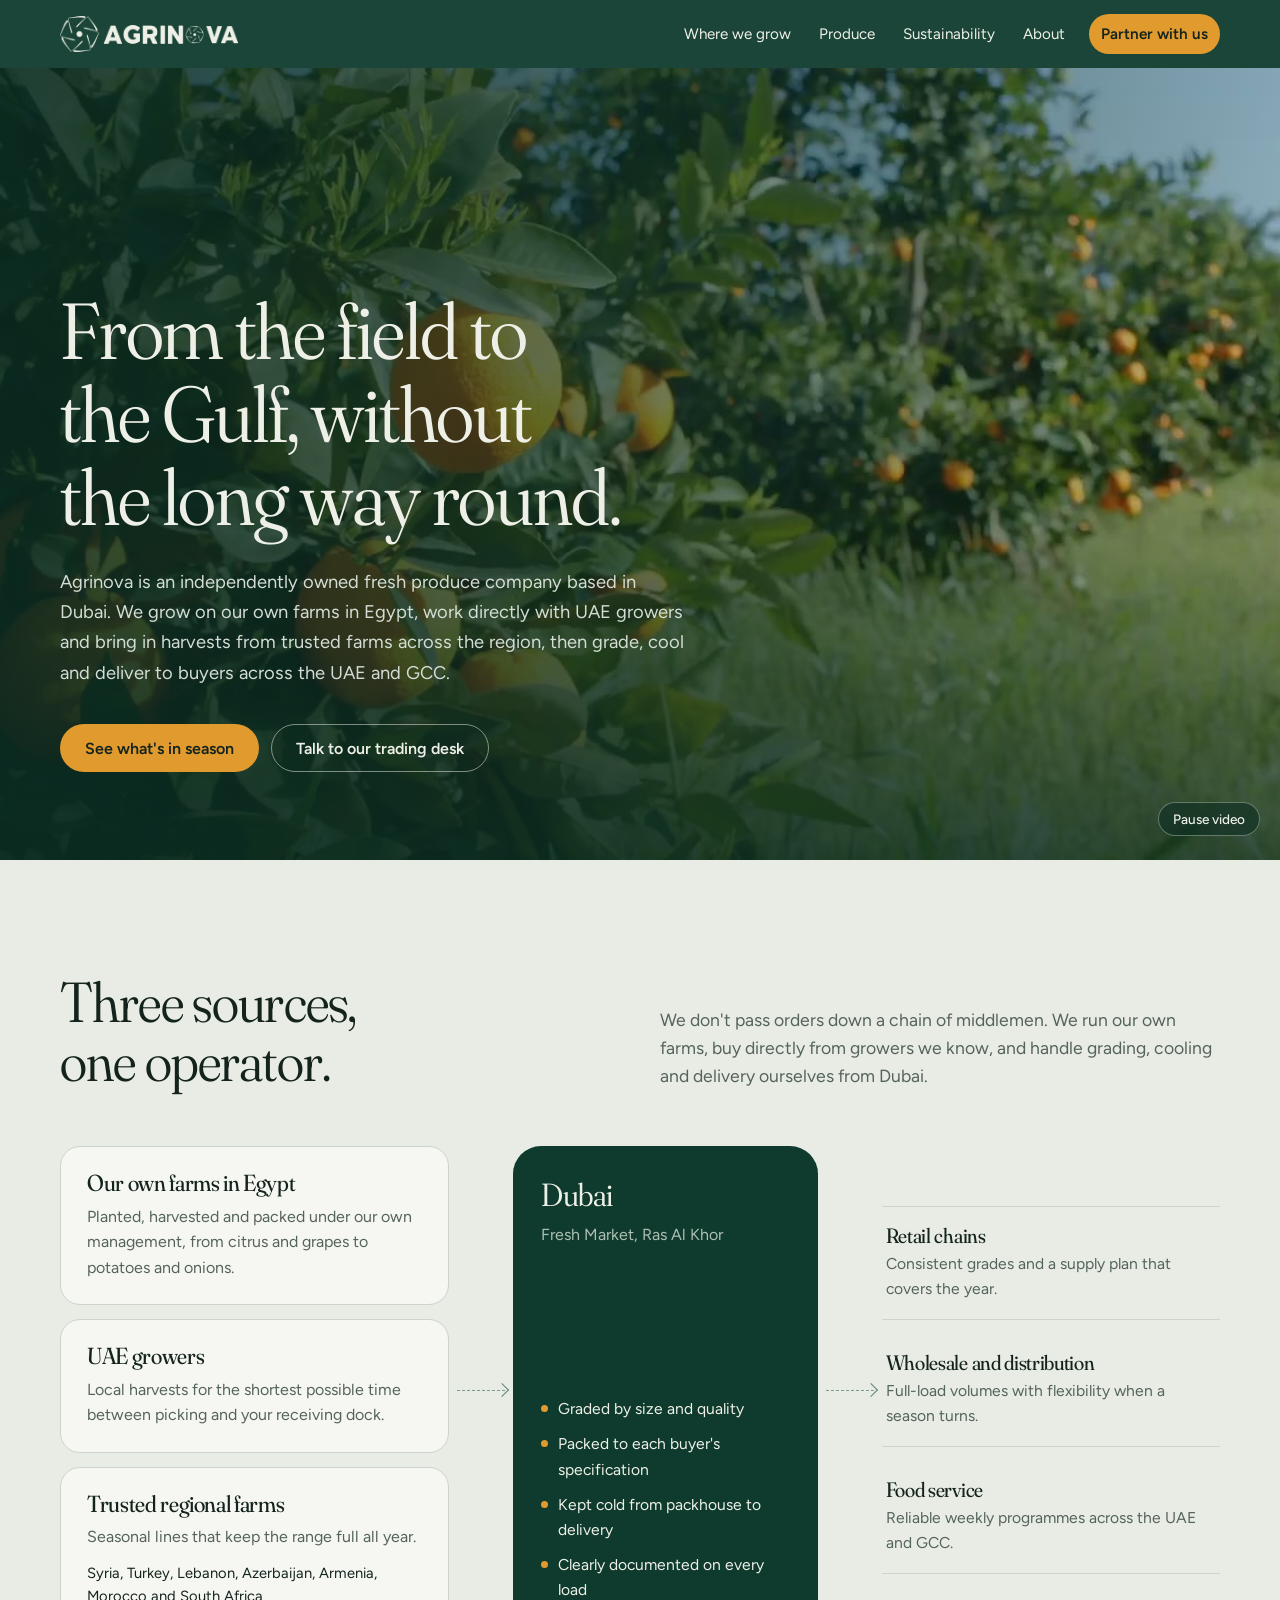
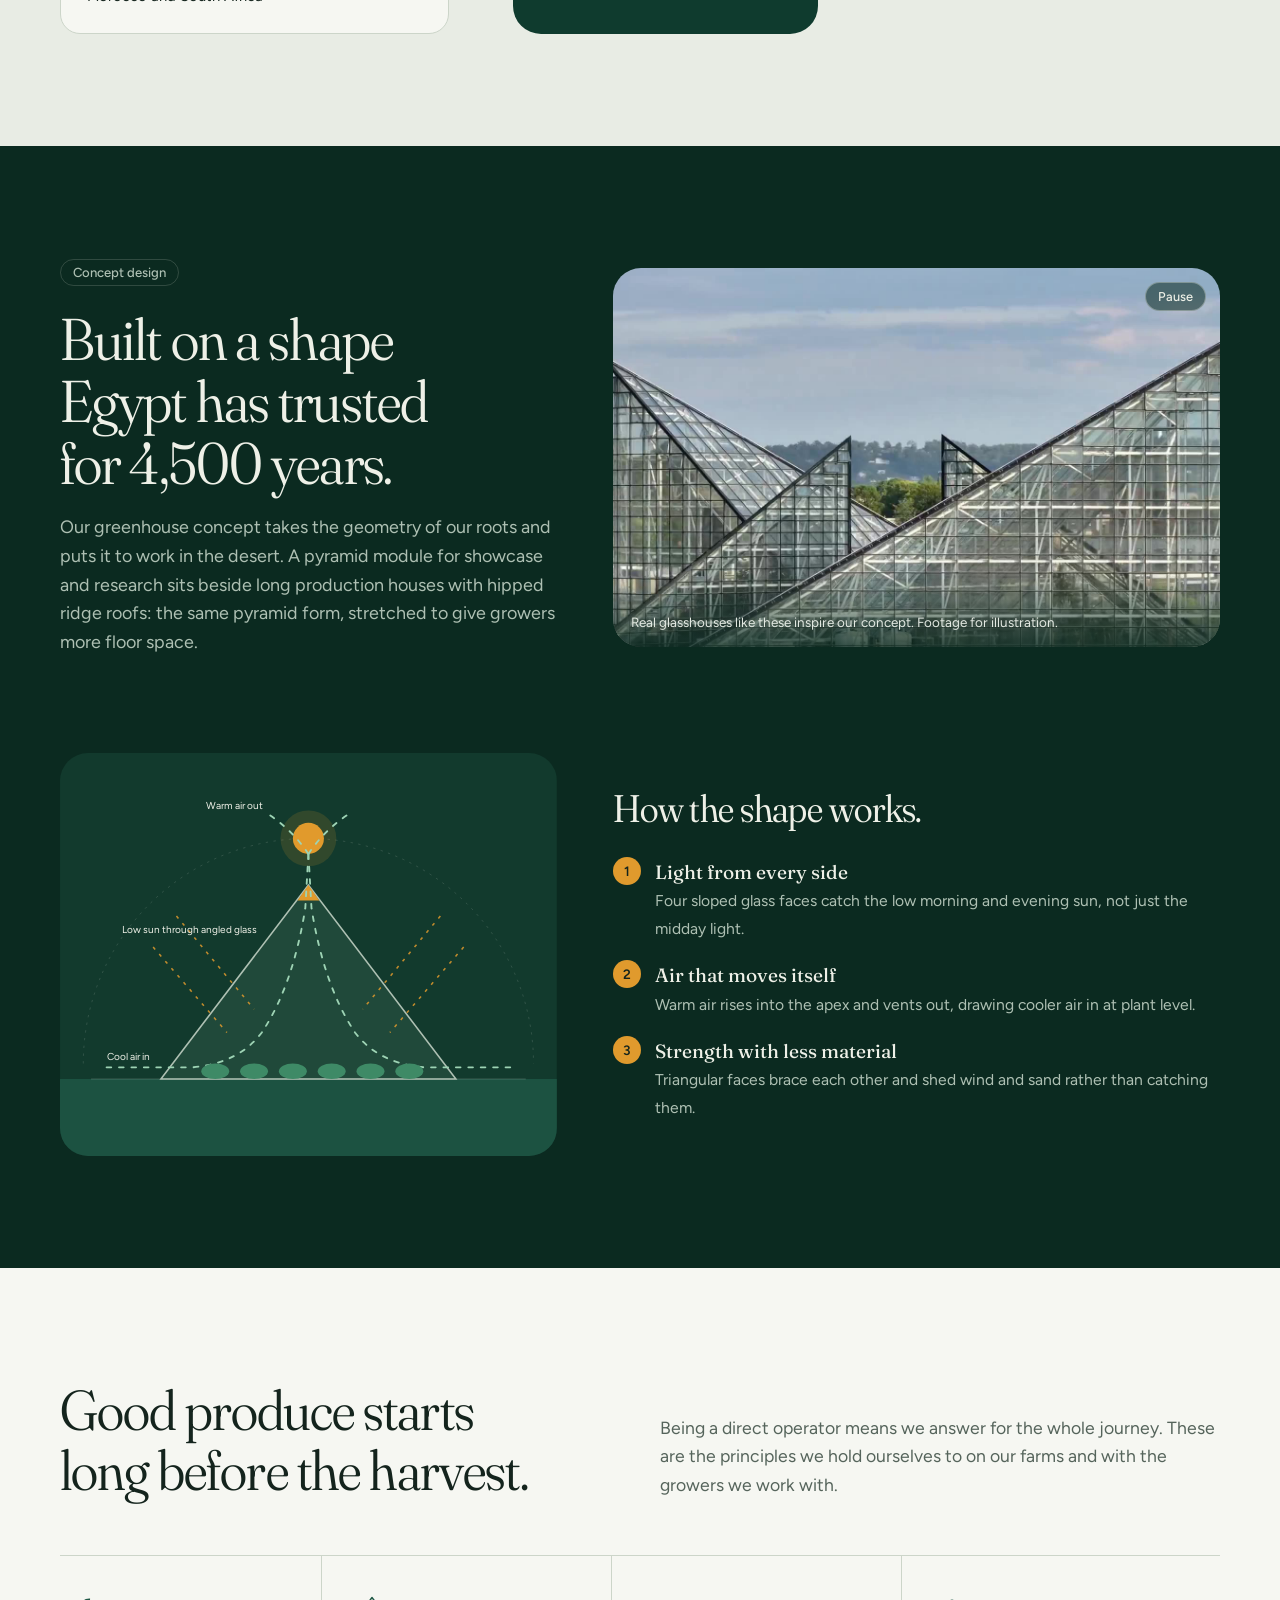
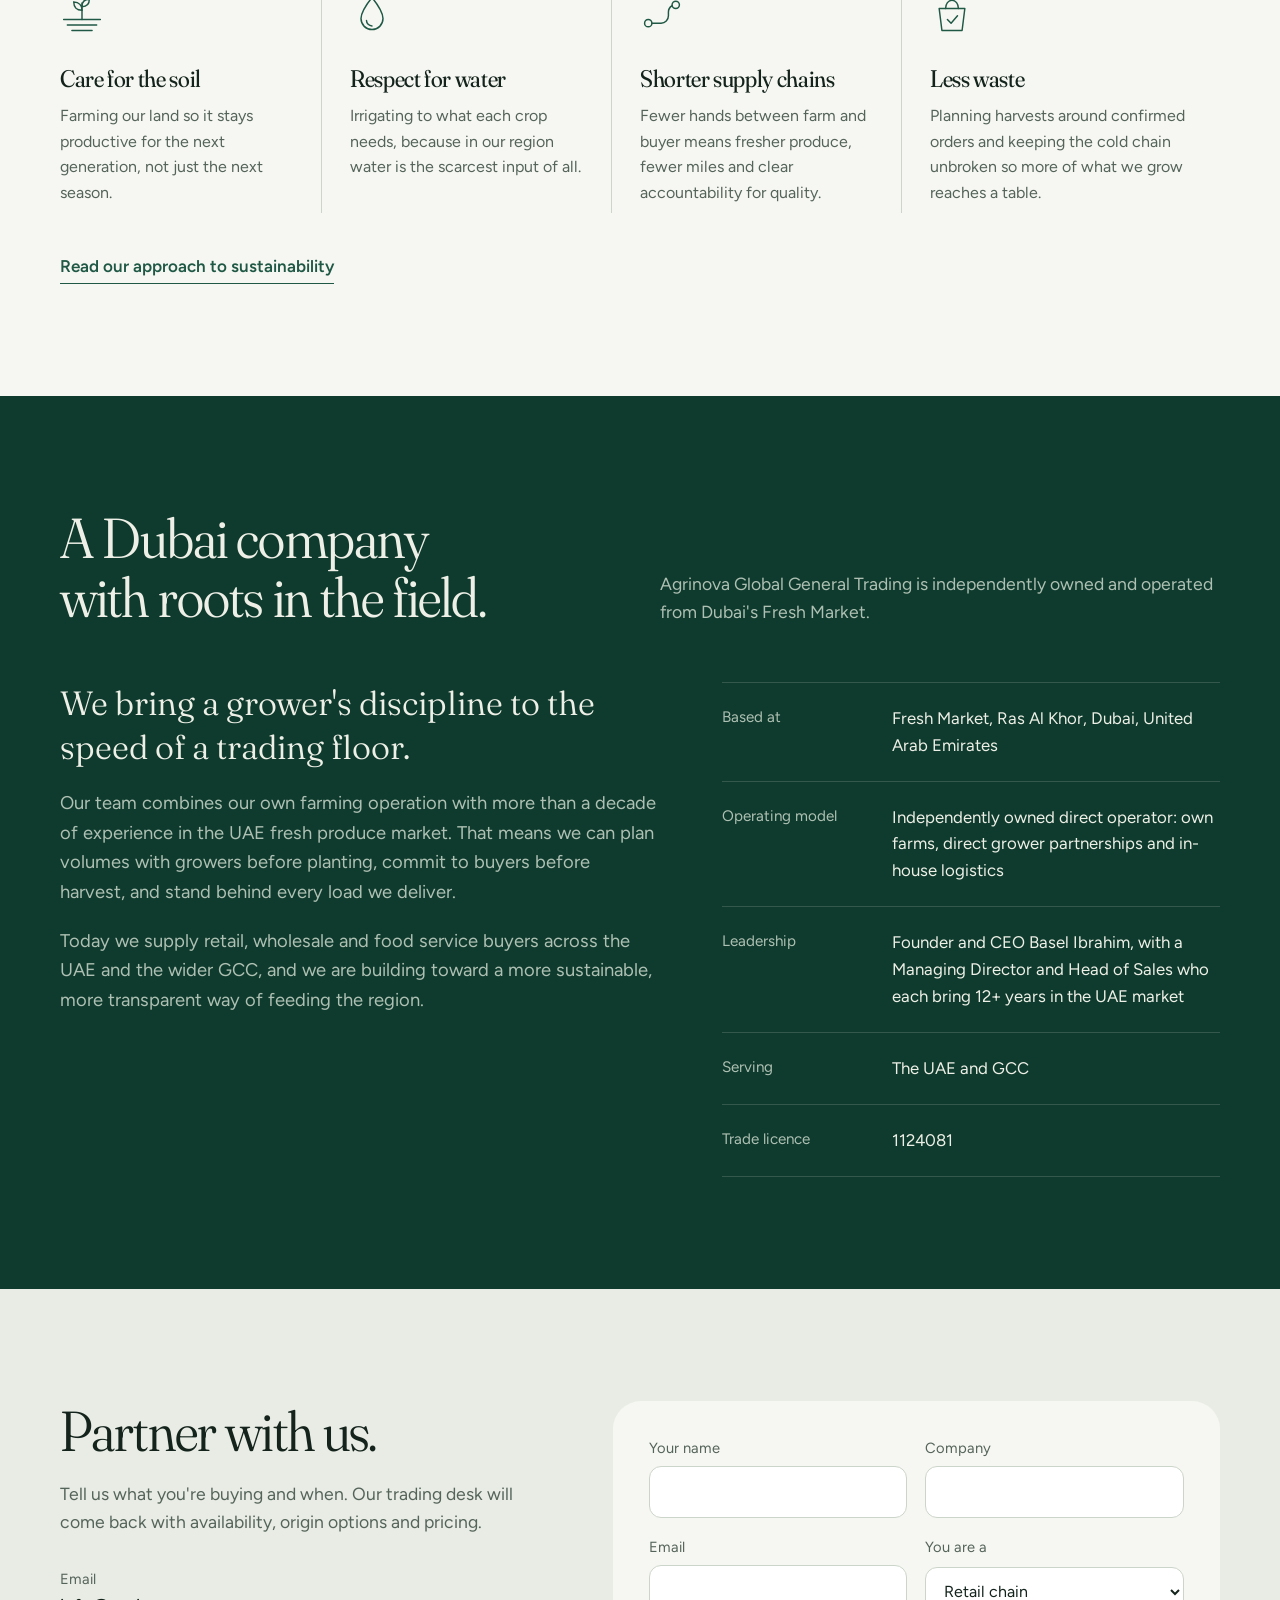
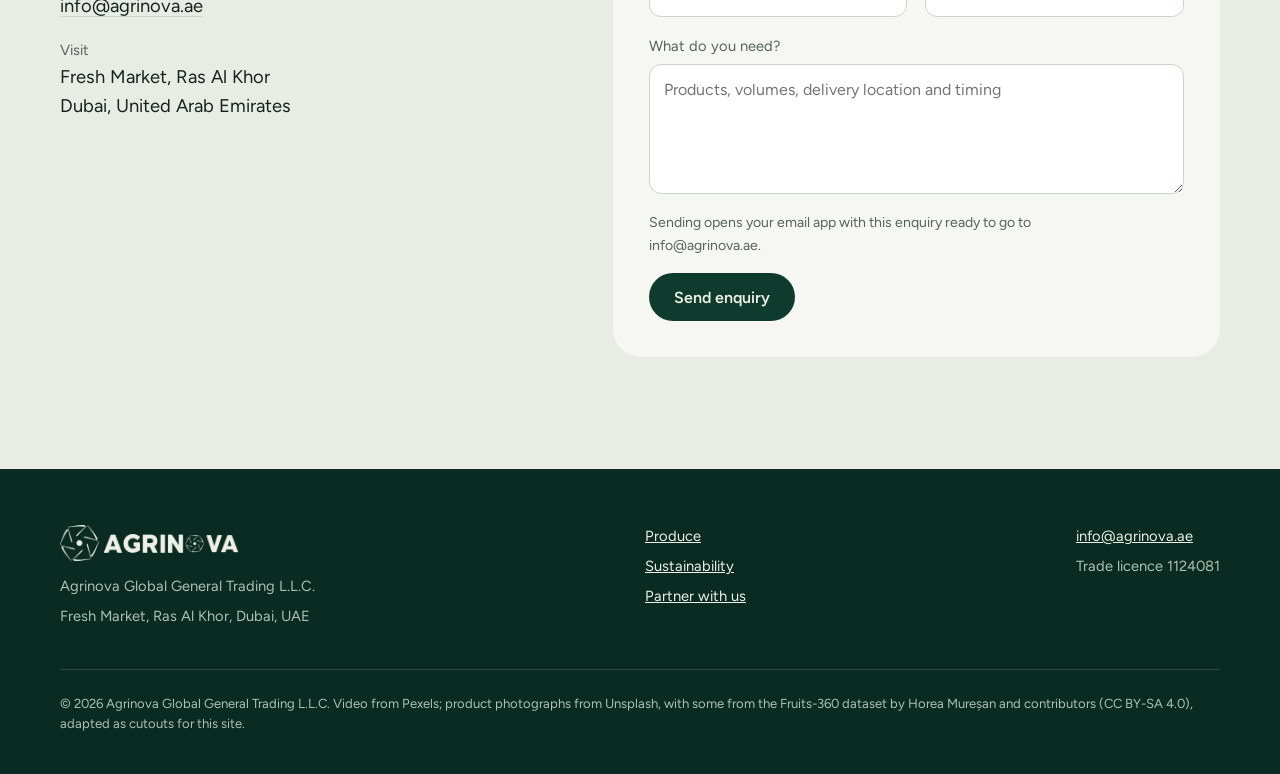
==== commit 29455c0c: "Replace 3D model with real greenhouse footage" ====
--- a/index.html
+++ b/index.html
@@ -12,7 +12,7 @@
 <link rel="preconnect" href="https://fonts.googleapis.com">
 <link rel="preconnect" href="https://fonts.gstatic.com" crossorigin>
 <link rel="stylesheet" href="https://fonts.googleapis.com/css2?family=Fraunces:opsz,wght,SOFT@9..144,300..600,50&family=Figtree:wght@400;500;600&family=IBM+Plex+Sans+Arabic:wght@400;500&display=swap">
-<link rel="stylesheet" href="styles.css?v=202610280632">
+<link rel="stylesheet" href="styles.css?v=202610301652">
 </head>
 <body>
 <a class="skip" href="#main">Skip to content</a>
@@ -102,7 +102,13 @@
         <h2>Built on a shape Egypt has trusted for 4,500 years.</h2>
         <p>Our greenhouse concept takes the geometry of our roots and puts it to work in the desert. A pyramid module for showcase and research sits beside long production houses with hipped ridge roofs: the same pyramid form, stretched to give growers more floor space.</p>
       </div>
-      <div class="stage" id="stage"><span class="hint">Drag to look around</span></div>
+      <figure class="gh-film">
+        <video autoplay muted loop playsinline preload="metadata" poster="greenhouse-poster.jpg" aria-label="Footage of real glass greenhouses: an angled glass glasshouse, aerial views of ridge-roof greenhouses and a greenhouse interior with crop rows">
+          <source src="greenhouse.mp4" type="video/mp4">
+        </video>
+        <button class="gh-toggle" type="button" aria-pressed="false">Pause</button>
+        <figcaption>Real glasshouses like these inspire our concept. Footage for illustration.</figcaption>
+      </figure>
     </div>
     <div class="pyr-grid flip">
       <div class="pyr-copy">
@@ -262,9 +268,6 @@
     <p class="fine">© <span id="yr"></span> Agrinova Global General Trading L.L.C. Video from Pexels; product photographs from Unsplash, with some from the Fruits-360 dataset by Horea Mureșan and contributors (CC BY-SA 4.0), adapted as cutouts for this site.</p>
   </div>
 </footer>
-<script src="site.js?v=202610280632"></script>
-<script src="vendor/three.min.js"></script>
-<script src="vendor/OrbitControls.js"></script>
-<script src="pyramid.js?v=202610280632"></script>
+<script src="site.js?v=202610301652"></script>
 </body>
 </html>
--- a/styles.css
+++ b/styles.css
@@ -332,3 +332,7 @@
 @media (max-width:900px){.pyr-grid{grid-template-columns:1fr;gap:32px}.pyr-grid.flip .pyr-copy{order:0}.pyr-grid+.pyr-grid{margin-top:64px}}
 .stage-label{position:absolute;left:0;top:0;pointer-events:none;font:600 .8rem var(--sans);color:#14241D;background:rgba(246,247,242,.92);padding:5px 10px;border-radius:999px;white-space:nowrap;box-shadow:0 2px 8px rgba(0,0,0,.18);transition:opacity .2s}
 .stage{background:#e9cf9f}
+.gh-film{position:relative;margin:0;border-radius:28px;overflow:hidden;background:#123A2D;aspect-ratio:16/10}
+.gh-film video{width:100%;height:100%;object-fit:cover;display:block}
+.gh-film figcaption{position:absolute;left:0;right:0;bottom:0;padding:40px 18px 14px;font-size:.84rem;color:#E3E9E2;background:linear-gradient(0deg,rgba(10,43,33,.8),rgba(10,43,33,0))}
+.gh-toggle{position:absolute;right:14px;top:14px;background:rgba(10,43,33,.55);color:var(--on-forest);border:1px solid rgba(238,240,231,.35);border-radius:999px;padding:6px 12px;font:500 .8rem var(--sans);cursor:pointer;backdrop-filter:blur(6px)}
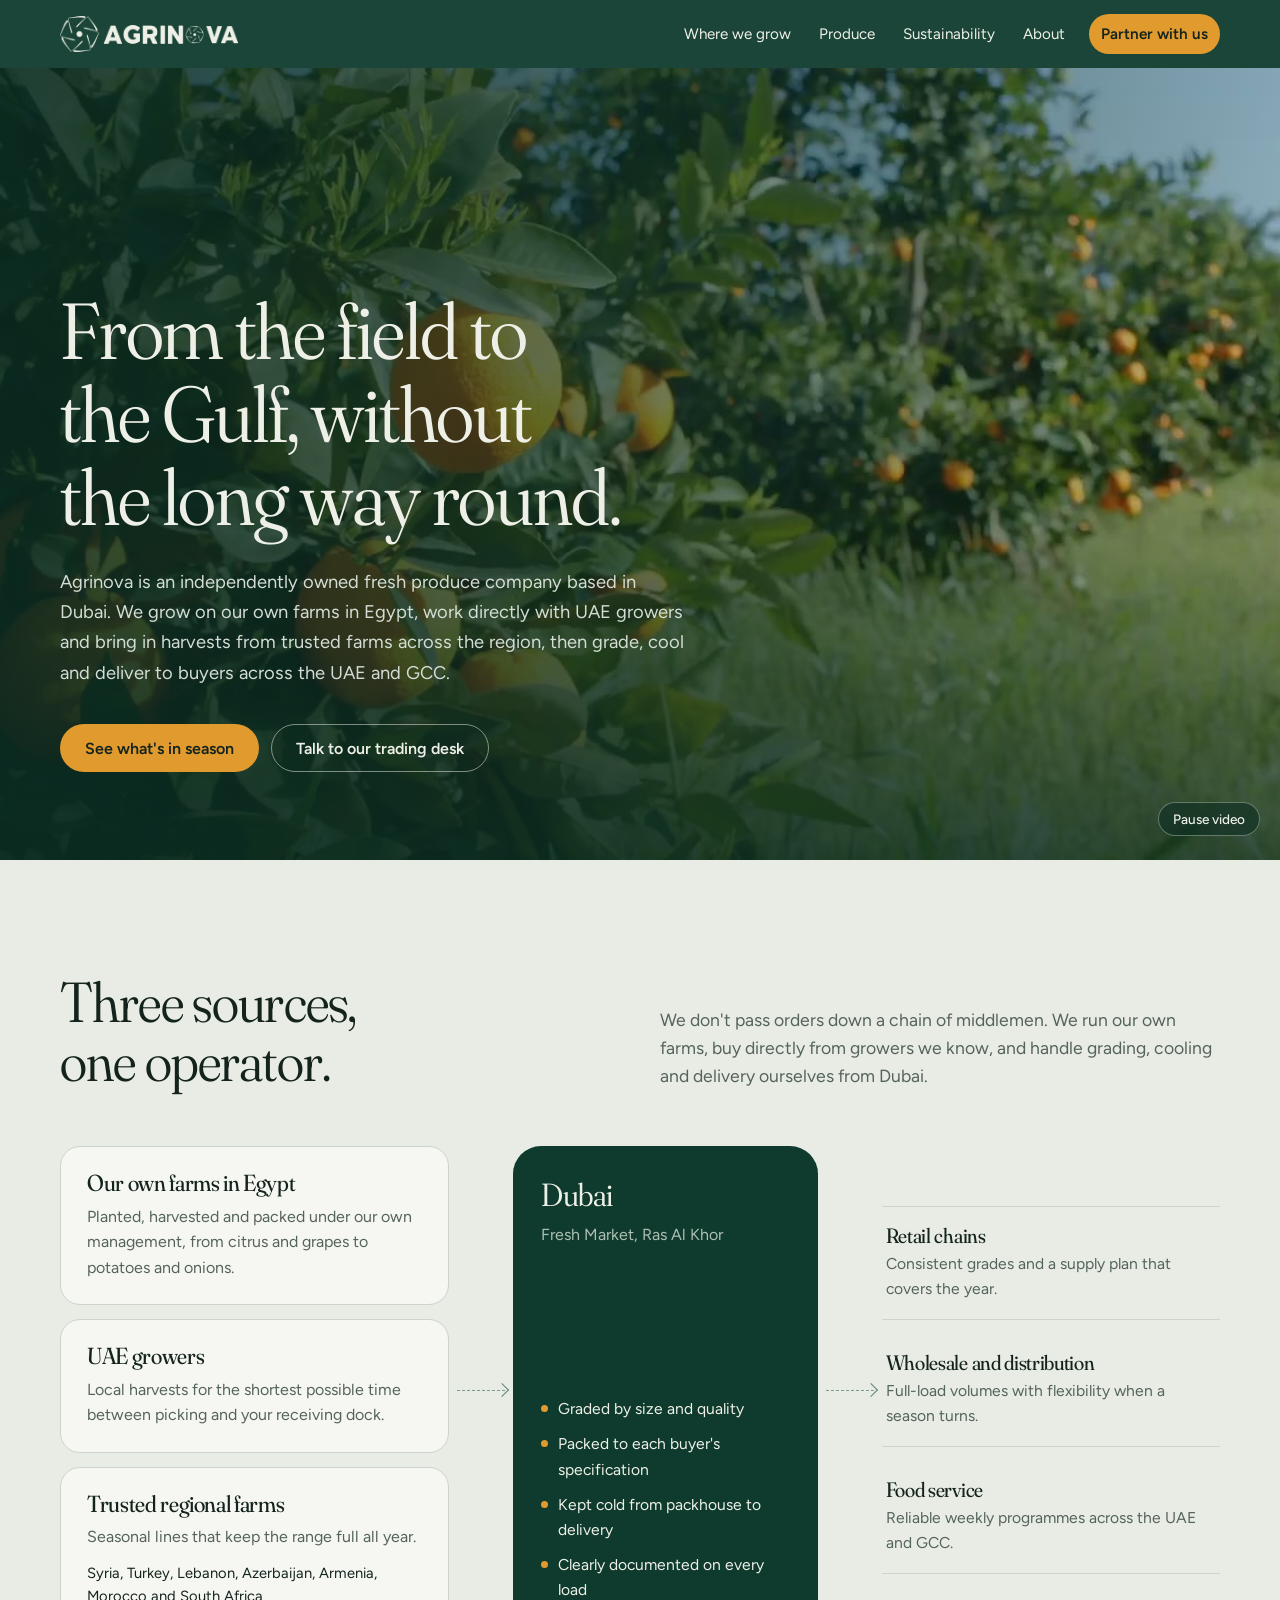
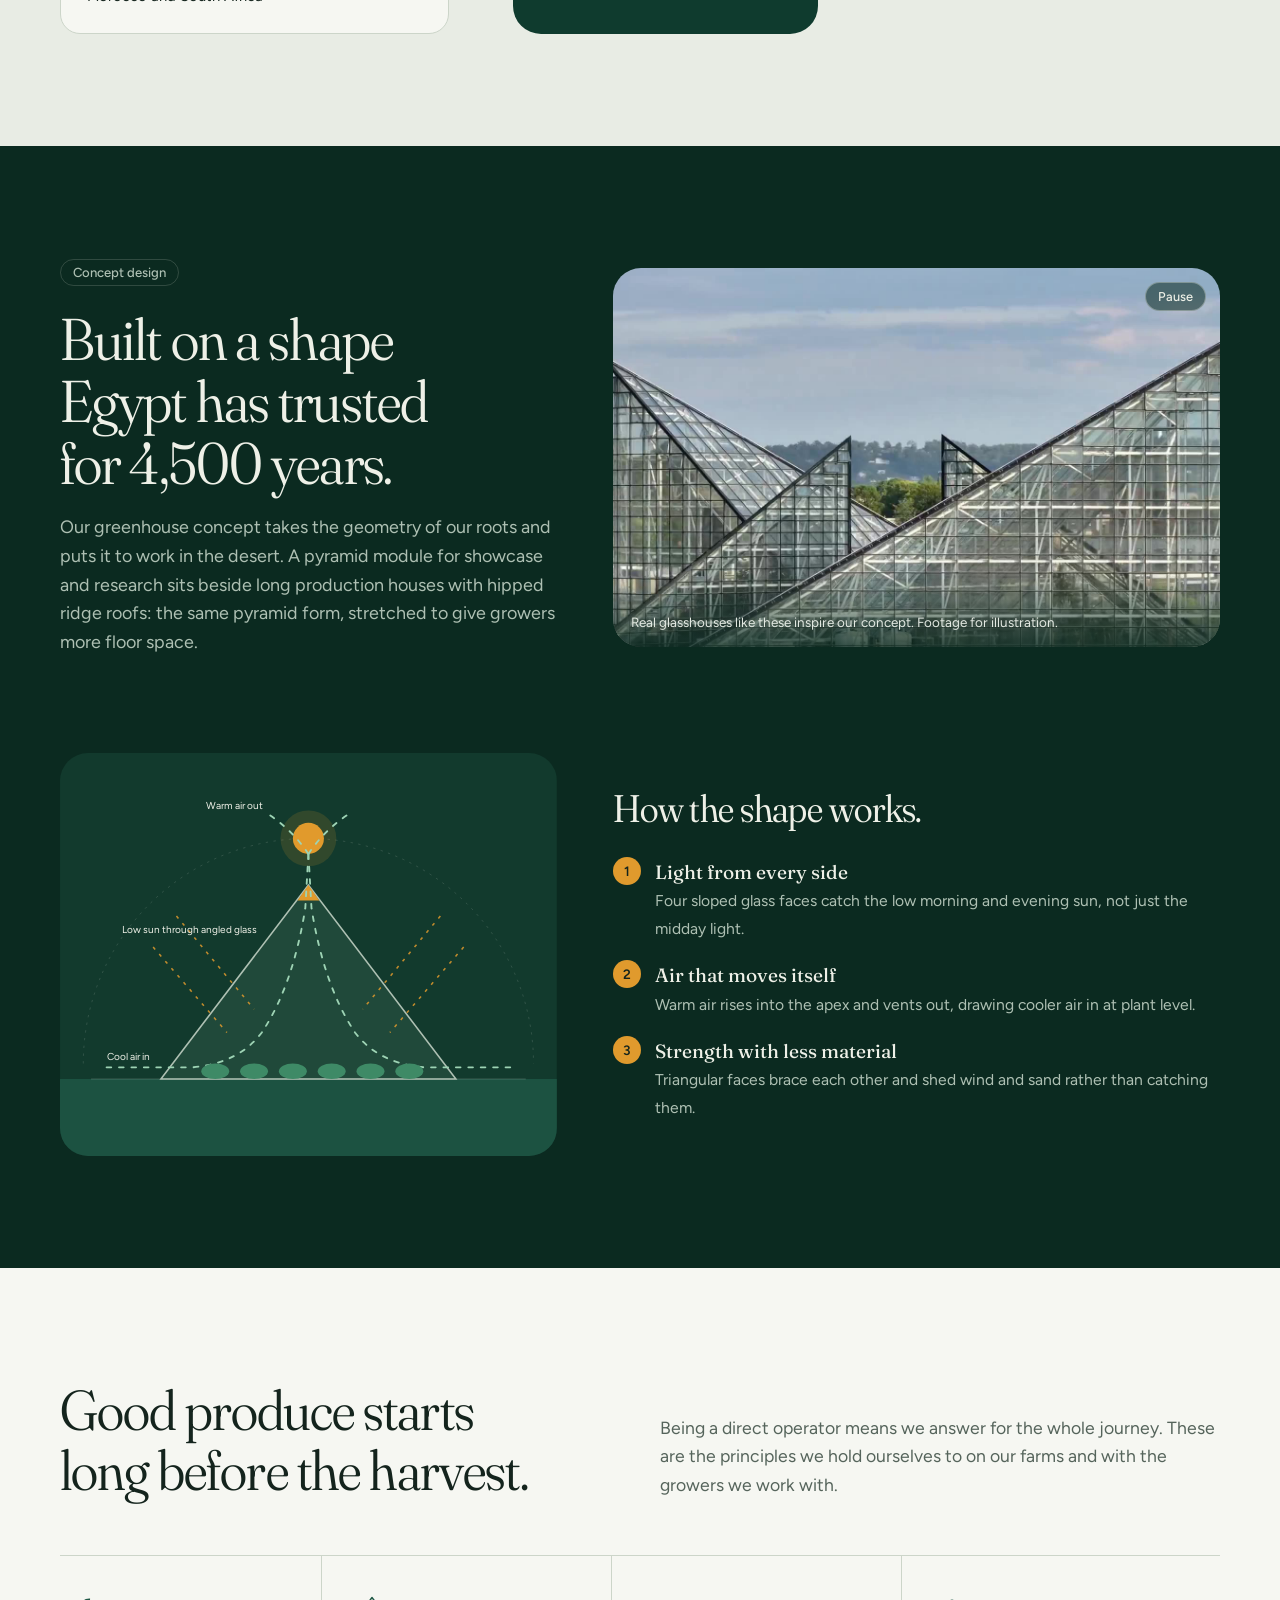
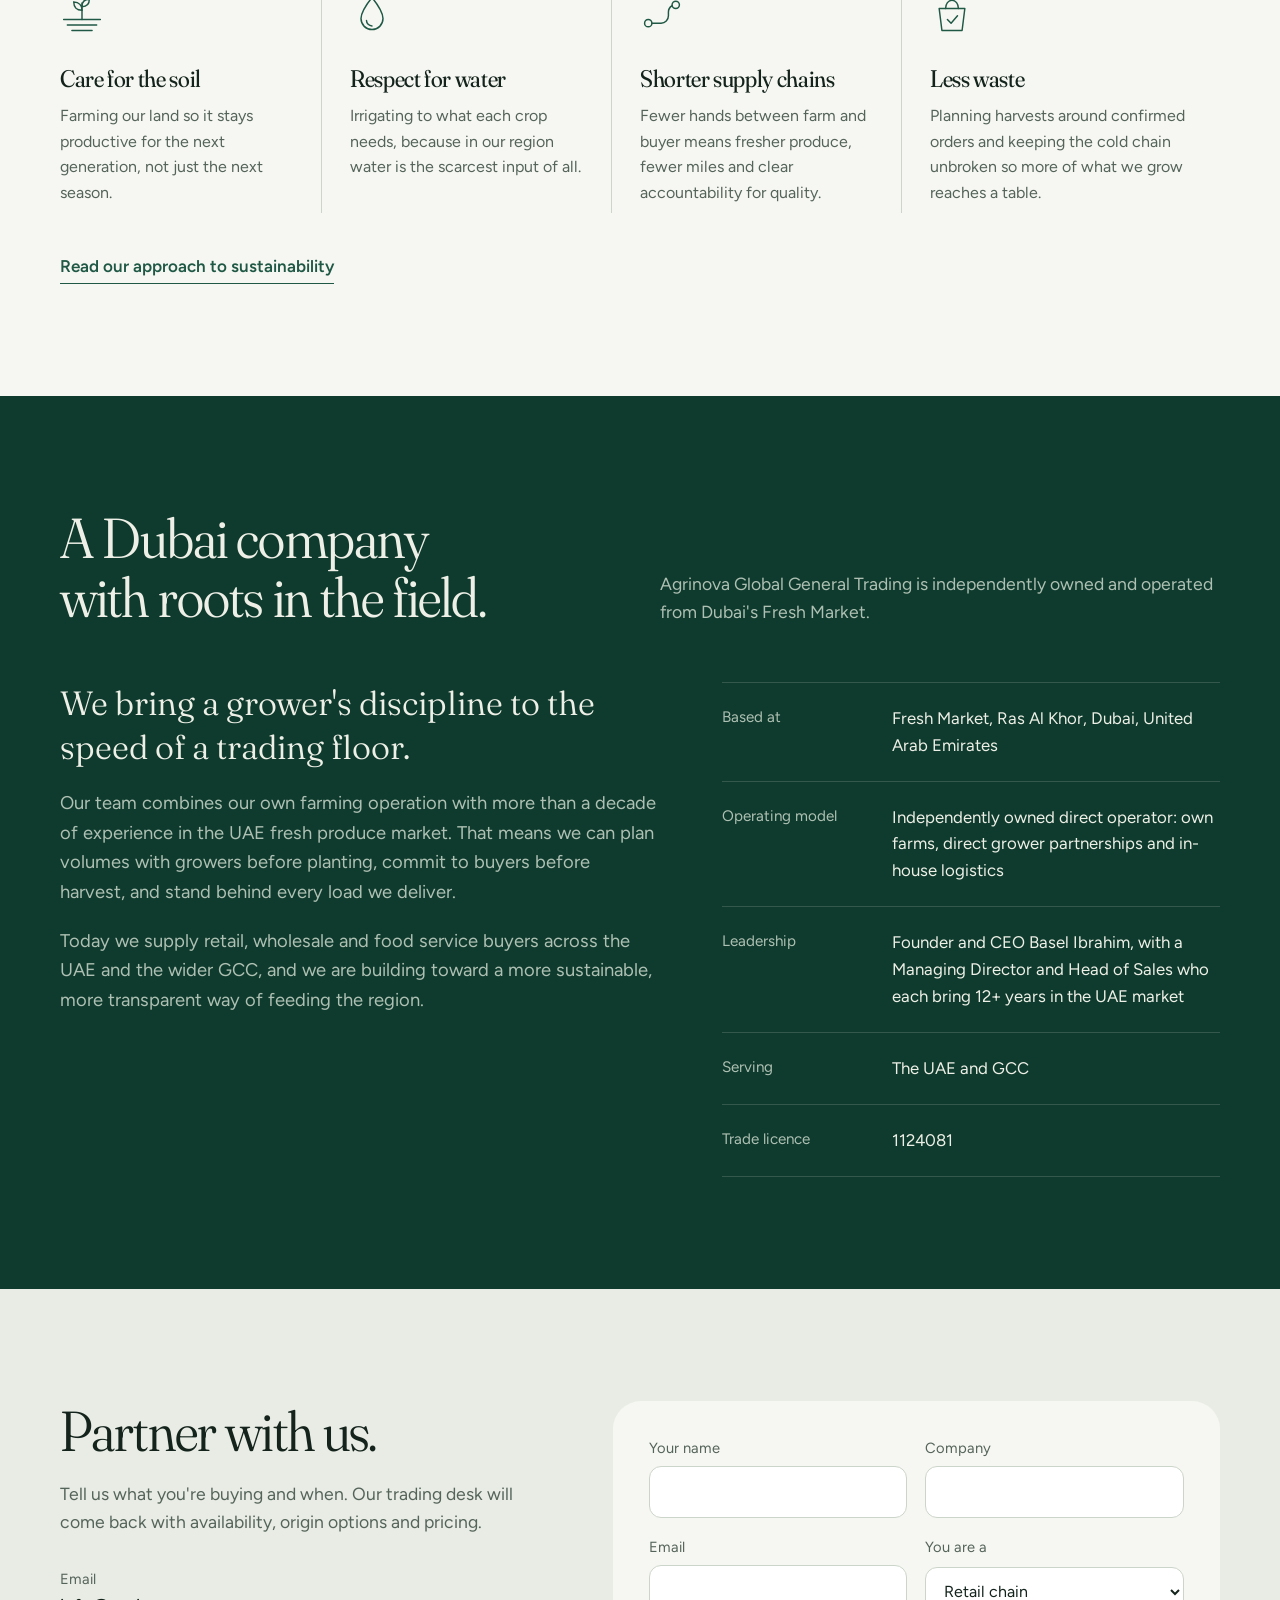
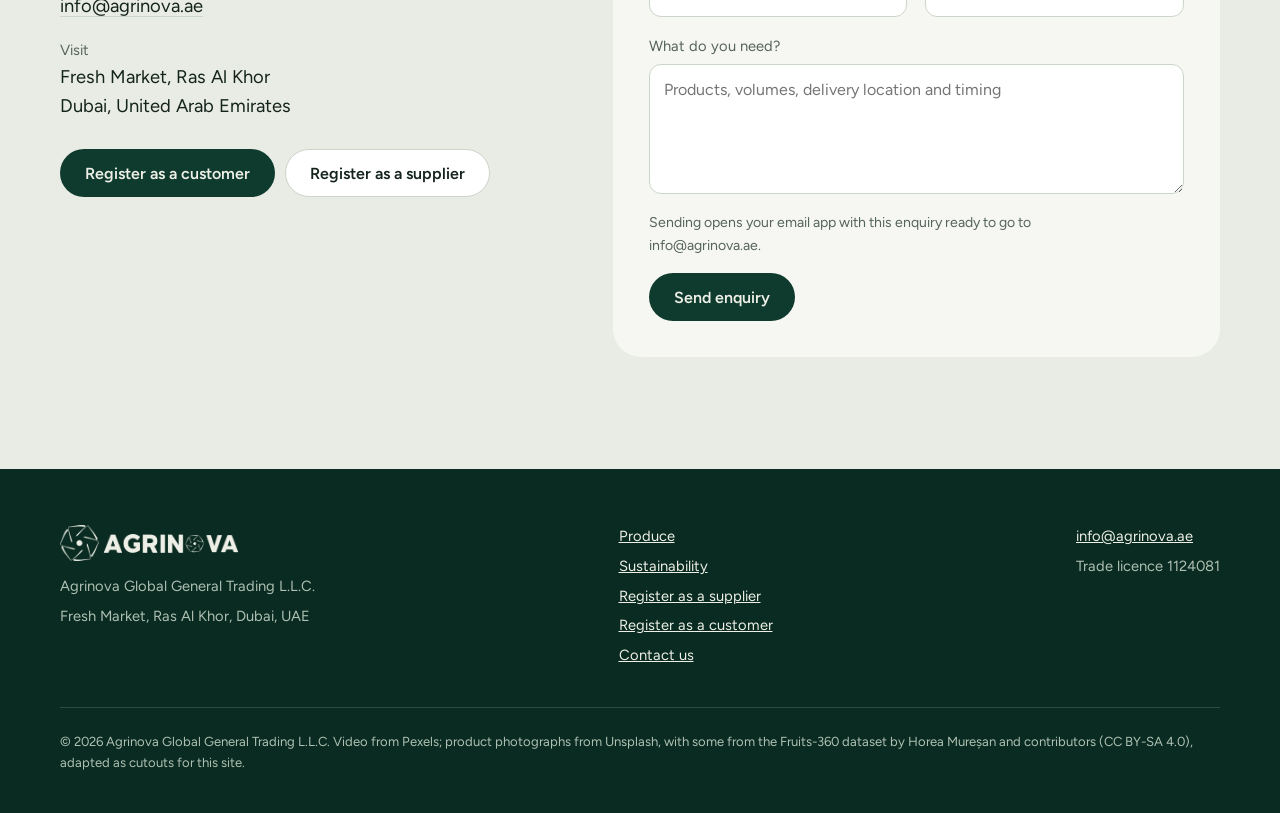
==== commit 1da4cf42: "Add supplier and customer registration page" ====
--- a/index.html
+++ b/index.html
@@ -12,7 +12,7 @@
 <link rel="preconnect" href="https://fonts.googleapis.com">
 <link rel="preconnect" href="https://fonts.gstatic.com" crossorigin>
 <link rel="stylesheet" href="https://fonts.googleapis.com/css2?family=Fraunces:opsz,wght,SOFT@9..144,300..600,50&family=Figtree:wght@400;500;600&family=IBM+Plex+Sans+Arabic:wght@400;500&display=swap">
-<link rel="stylesheet" href="styles.css?v=202610301652">
+<link rel="stylesheet" href="styles.css?v=202610301705">
 </head>
 <body>
 <a class="skip" href="#main">Skip to content</a>
@@ -25,7 +25,7 @@
       <a href="produce.html">Produce</a>
       <a href="sustainability.html">Sustainability</a>
       <a href="index.html#about">About</a>
-      <a class="cta" href="index.html#partner">Partner with us</a>
+      <a class="cta" href="register.html">Partner with us</a>
     </nav>
   </div>
 </header>
@@ -221,6 +221,7 @@
         <li><div class="k">Email</div><a href="mailto:info@agrinova.ae">info@agrinova.ae</a></li>
         <li><div class="k">Visit</div><span style="font-size:1.15rem">Fresh Market, Ras Al Khor<br>Dubai, United Arab Emirates</span></li>
       </ul>
+      <div class="home-reg"><a class="btn dark" href="register.html#customer">Register as a customer</a><a class="btn line" href="register.html#supplier">Register as a supplier</a></div>
     </div>
     <form id="enquiry" novalidate>
       <label>Your name<input name="name" autocomplete="name" required></label>
@@ -258,7 +259,9 @@
       <div>
         <p><a href="produce.html">Produce</a></p>
         <p><a href="sustainability.html">Sustainability</a></p>
-        <p><a href="index.html#partner">Partner with us</a></p>
+        <p><a href="register.html#supplier">Register as a supplier</a></p>
+        <p><a href="register.html#customer">Register as a customer</a></p>
+        <p><a href="index.html#partner">Contact us</a></p>
       </div>
       <div>
         <p><a href="mailto:info@agrinova.ae">info@agrinova.ae</a></p>
@@ -268,6 +271,6 @@
     <p class="fine">© <span id="yr"></span> Agrinova Global General Trading L.L.C. Video from Pexels; product photographs from Unsplash, with some from the Fruits-360 dataset by Horea Mureșan and contributors (CC BY-SA 4.0), adapted as cutouts for this site.</p>
   </div>
 </footer>
-<script src="site.js?v=202610301652"></script>
+<script src="site.js?v=202610301705"></script>
 </body>
 </html>
--- a/styles.css
+++ b/styles.css
@@ -336,3 +336,56 @@
 .gh-film video{width:100%;height:100%;object-fit:cover;display:block}
 .gh-film figcaption{position:absolute;left:0;right:0;bottom:0;padding:40px 18px 14px;font-size:.84rem;color:#E3E9E2;background:linear-gradient(0deg,rgba(10,43,33,.8),rgba(10,43,33,0))}
 .gh-toggle{position:absolute;right:14px;top:14px;background:rgba(10,43,33,.55);color:var(--on-forest);border:1px solid rgba(238,240,231,.35);border-radius:999px;padding:6px 12px;font:500 .8rem var(--sans);cursor:pointer;backdrop-filter:blur(6px)}
+
+/* Registration */
+.reg-sec{padding-top:56px}
+.reg-tabs{display:grid;grid-template-columns:1fr 1fr;gap:12px;background:var(--paper);border:1px solid var(--line);border-radius:24px;padding:8px;max-width:760px}
+.reg-tab{display:grid;gap:4px;text-align:left;background:none;border:0;border-radius:18px;padding:16px 20px;cursor:pointer;color:var(--ink);font:inherit}
+.reg-tab b{font-family:var(--serif);font-weight:440;font-size:1.3rem}
+.reg-tab span{font-size:.92rem;color:var(--muted)}
+.reg-tab:hover{background:var(--mist)}
+.reg-tab[aria-selected="true"]{background:var(--forest);color:var(--on-forest)}
+.reg-tab[aria-selected="true"] span{color:var(--on-forest-muted)}
+.reg-grid{display:grid;grid-template-columns:minmax(0,.8fr) minmax(0,1.4fr);gap:56px;align-items:start;margin-top:48px}
+.reg-aside{position:sticky;top:100px}
+.reg-aside h2{font-size:clamp(2rem,4vw,3.2rem);font-weight:340}
+.reg-aside>p{color:var(--muted);font-size:1.08rem;margin-top:16px;max-width:30em}
+.reg-steps{list-style:none;margin:32px 0 0;padding:0;counter-reset:rs;display:grid;gap:18px}
+.reg-steps li{counter-increment:rs;display:grid;grid-template-columns:32px 1fr;gap:4px 14px}
+.reg-steps li::before{content:counter(rs);grid-row:span 2;width:32px;height:32px;border-radius:50%;background:var(--forest);color:var(--on-forest);display:grid;place-items:center;font:600 .9rem var(--sans)}
+.reg-steps b{font-family:var(--serif);font-weight:440;font-size:1.15rem}
+.reg-steps span{color:var(--muted);font-size:.95rem}
+.reg-card{background:var(--paper);border-radius:28px;padding:36px}
+form.reg{display:grid;gap:28px}
+form.reg fieldset{border:0;margin:0;padding:0 0 28px;border-bottom:1px solid var(--line);display:grid;gap:16px;min-width:0}
+form.reg legend{font-family:var(--serif);font-size:1.4rem;font-weight:420;padding:0;margin-bottom:16px}
+.reg-row{display:grid;grid-template-columns:1fr 1fr;gap:16px}
+form.reg label small{color:var(--muted);font-size:.85em}
+form.reg [aria-invalid="true"]{border-color:var(--pom);outline:1.5px solid var(--pom)}
+.reg-chips{display:flex;flex-wrap:wrap;gap:8px}
+.reg-chips label{display:inline-flex;position:relative;cursor:pointer}
+.reg-chips input{position:absolute;opacity:0;width:1px;height:1px;min-height:0}
+.reg-chips span{display:inline-flex;align-items:center;min-height:40px;padding:8px 14px;border-radius:999px;border:1px solid var(--line);background:#fff;font-size:.92rem;color:var(--ink)}
+.reg-chips input:checked+span{background:var(--forest);border-color:var(--forest);color:var(--on-forest)}
+.reg-chips input:focus-visible+span{outline:2px solid var(--saffron);outline-offset:2px}
+.reg-chips.invalid span{border-color:var(--pom)}
+.reg-hint{font-size:.9rem;color:var(--muted)}
+.reg-consent{display:grid!important;grid-template-columns:auto 1fr;gap:12px;align-items:start;font-size:.95rem;color:var(--ink)!important}
+.reg-consent input{width:20px;height:20px;min-height:0;margin-top:2px;accent-color:var(--forest)}
+.reg-foot{display:flex;flex-wrap:wrap;gap:16px;align-items:center;justify-content:space-between}
+.reg-foot .reg-hint{max-width:30em}
+.reg-err{color:var(--pom);font-size:.95rem}
+.reg-done{display:grid;gap:16px}
+.reg-done h3{font-size:1.8rem;font-weight:380}
+.reg-done h3:focus{outline:none}
+.reg-done>p{color:var(--muted)}
+.reg-done-actions{display:flex;flex-wrap:wrap;gap:10px}
+.btn.line{border-color:var(--line);color:var(--ink);background:#fff}
+.btn.line:hover{border-color:var(--forest-3)}
+.reg-copy-text{font:.9rem/1.5 ui-monospace,Menlo,monospace}
+.home-reg{display:flex;flex-wrap:wrap;gap:10px;margin-top:28px}
+@media (max-width:960px){.reg-grid{grid-template-columns:1fr;gap:32px}.reg-aside{position:static}}
+@media (max-width:620px){.reg-tabs{grid-template-columns:1fr}.reg-row{grid-template-columns:1fr}.reg-card{padding:22px}}
+form.reg{grid-template-columns:1fr;padding:0;background:none;border-radius:0}
+form.reg[hidden],.reg-done[hidden],.reg-panel[hidden],.reg-err[hidden],.reg-copy-text[hidden]{display:none!important}
+.nav a.cta[aria-current="page"]{background:var(--saffron);color:var(--ink)}
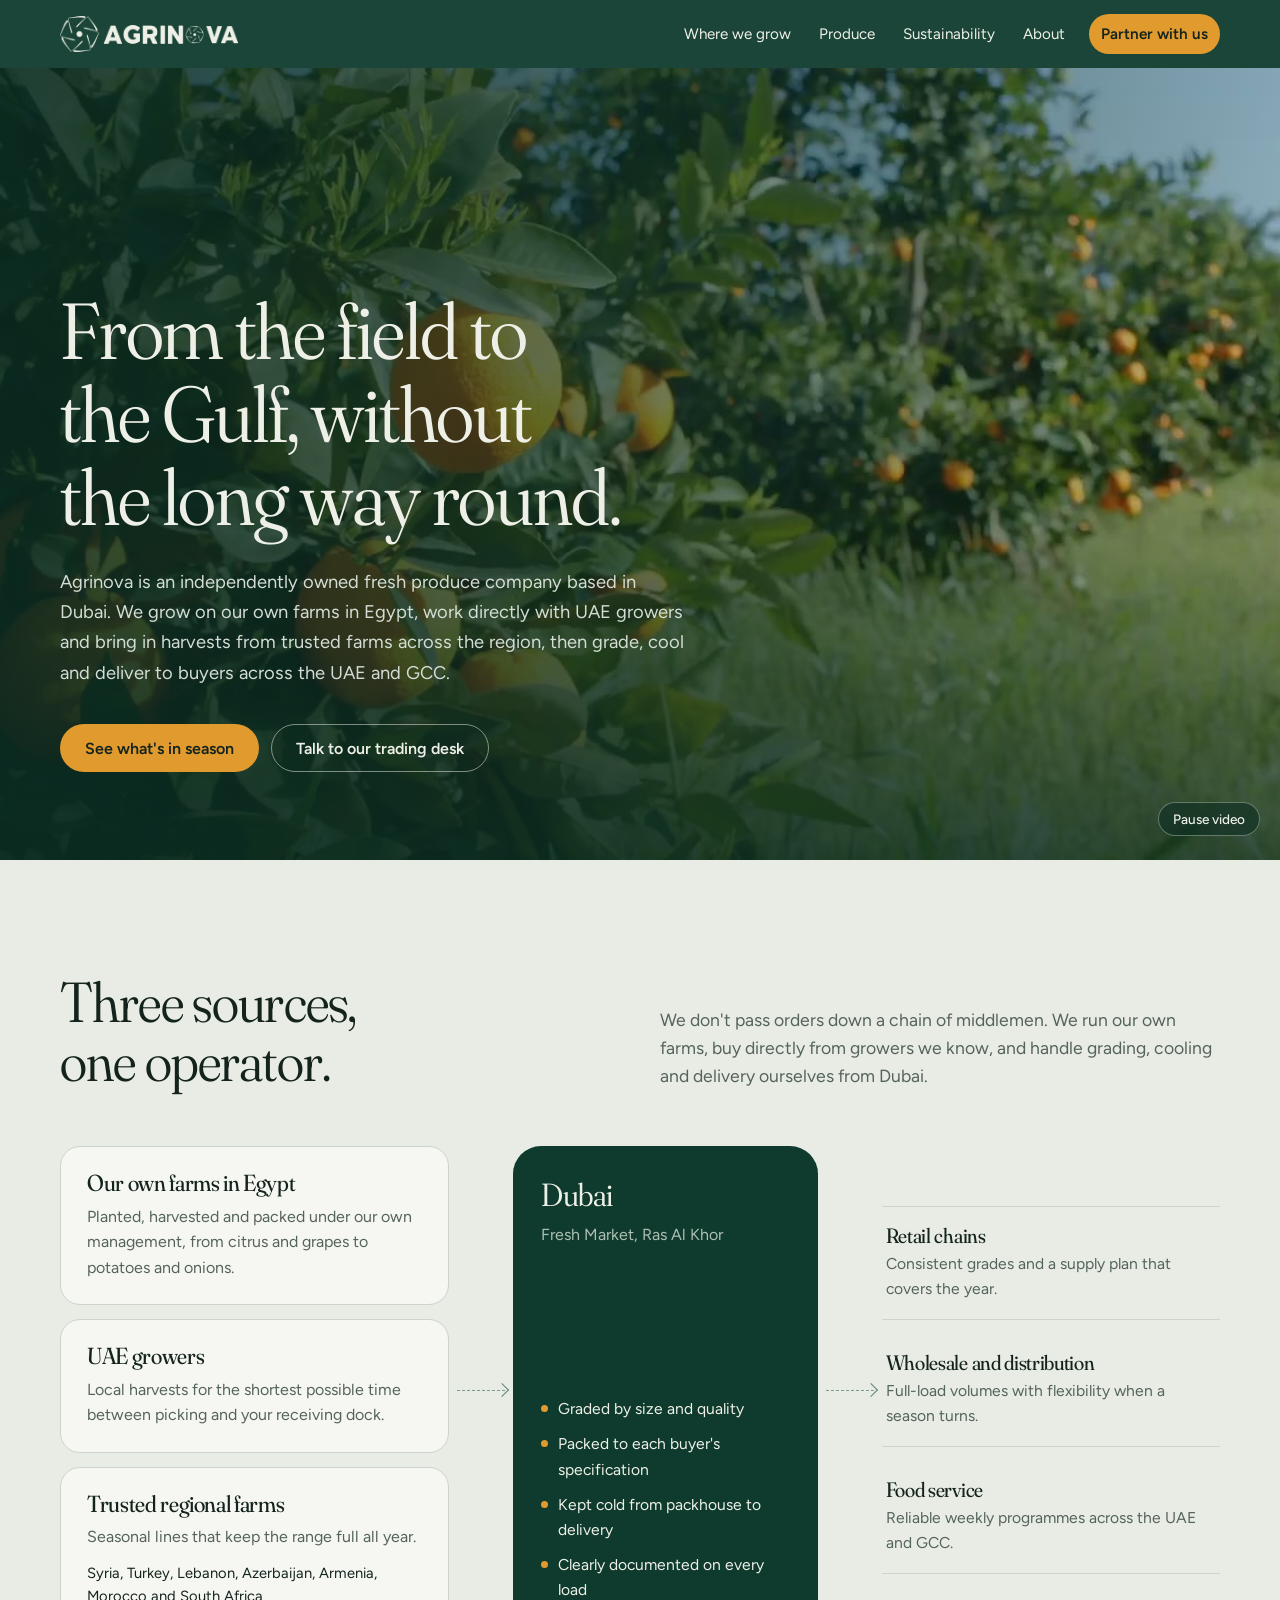
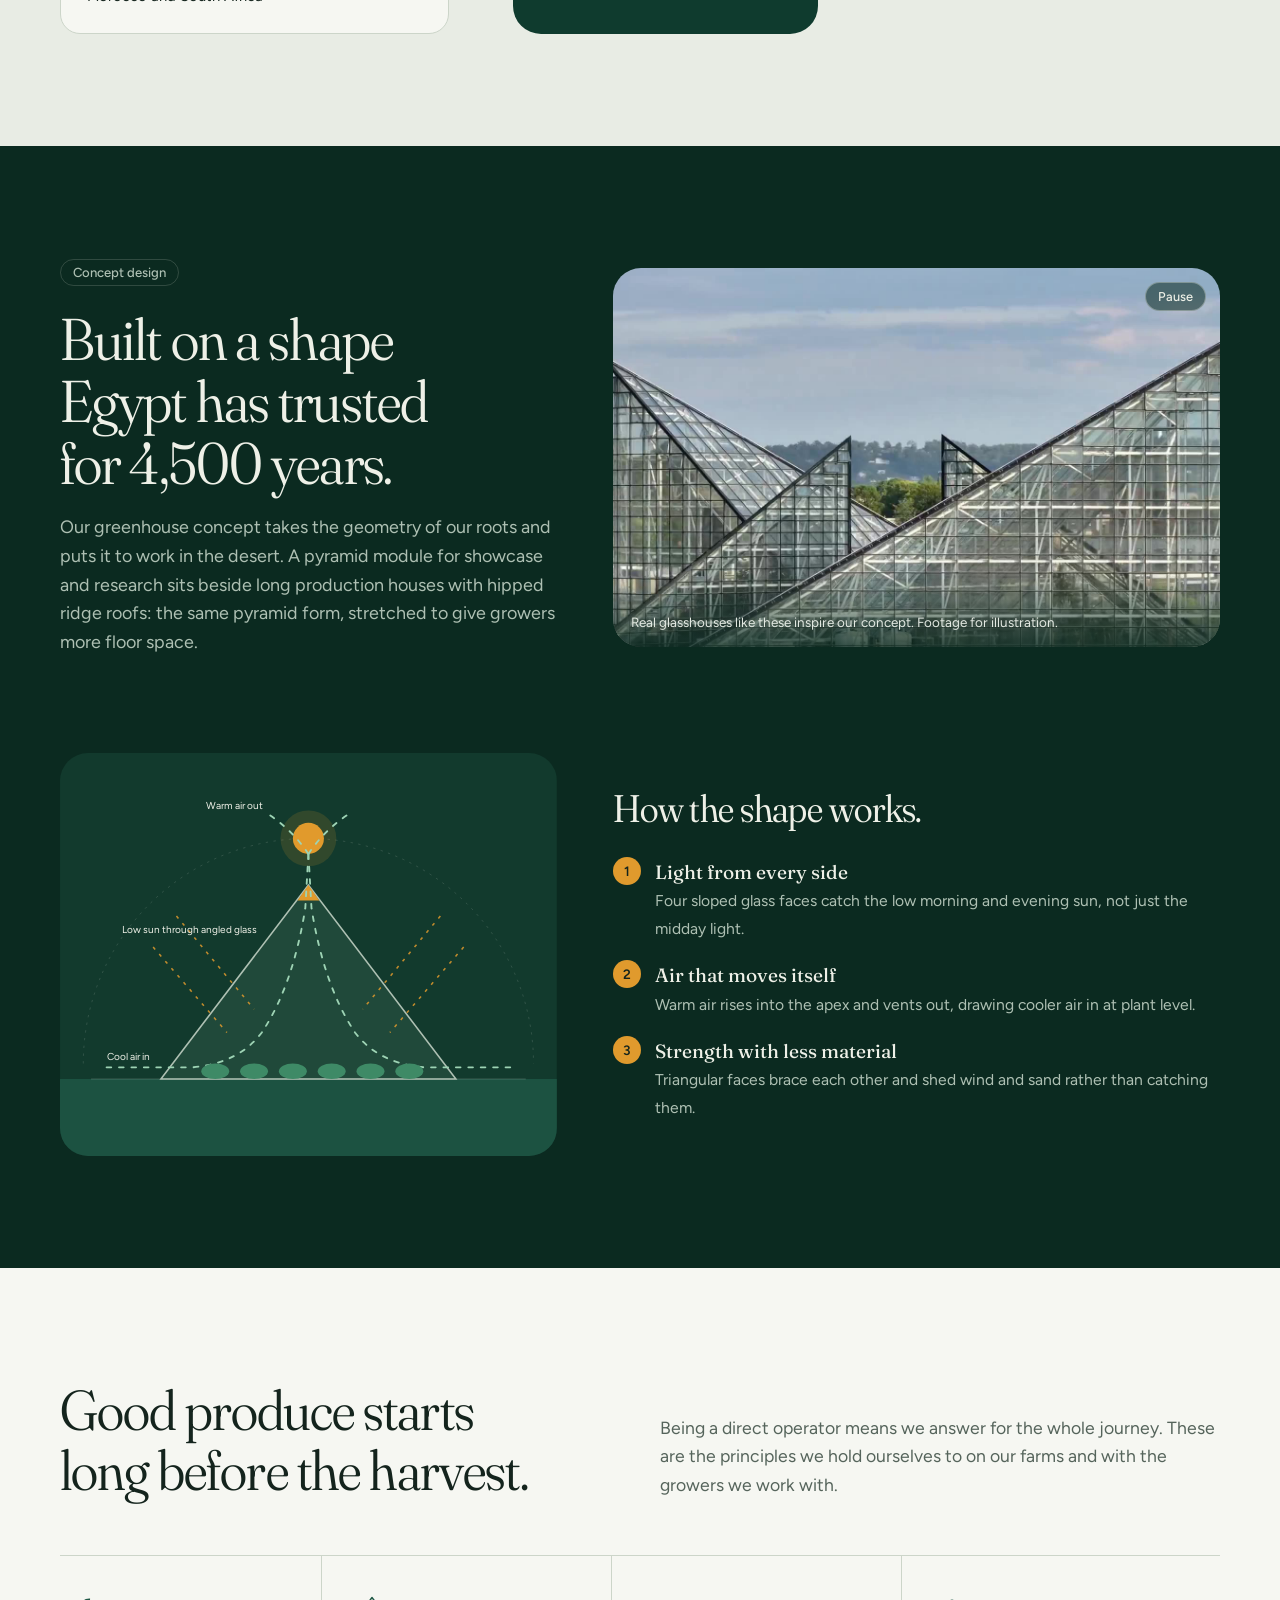
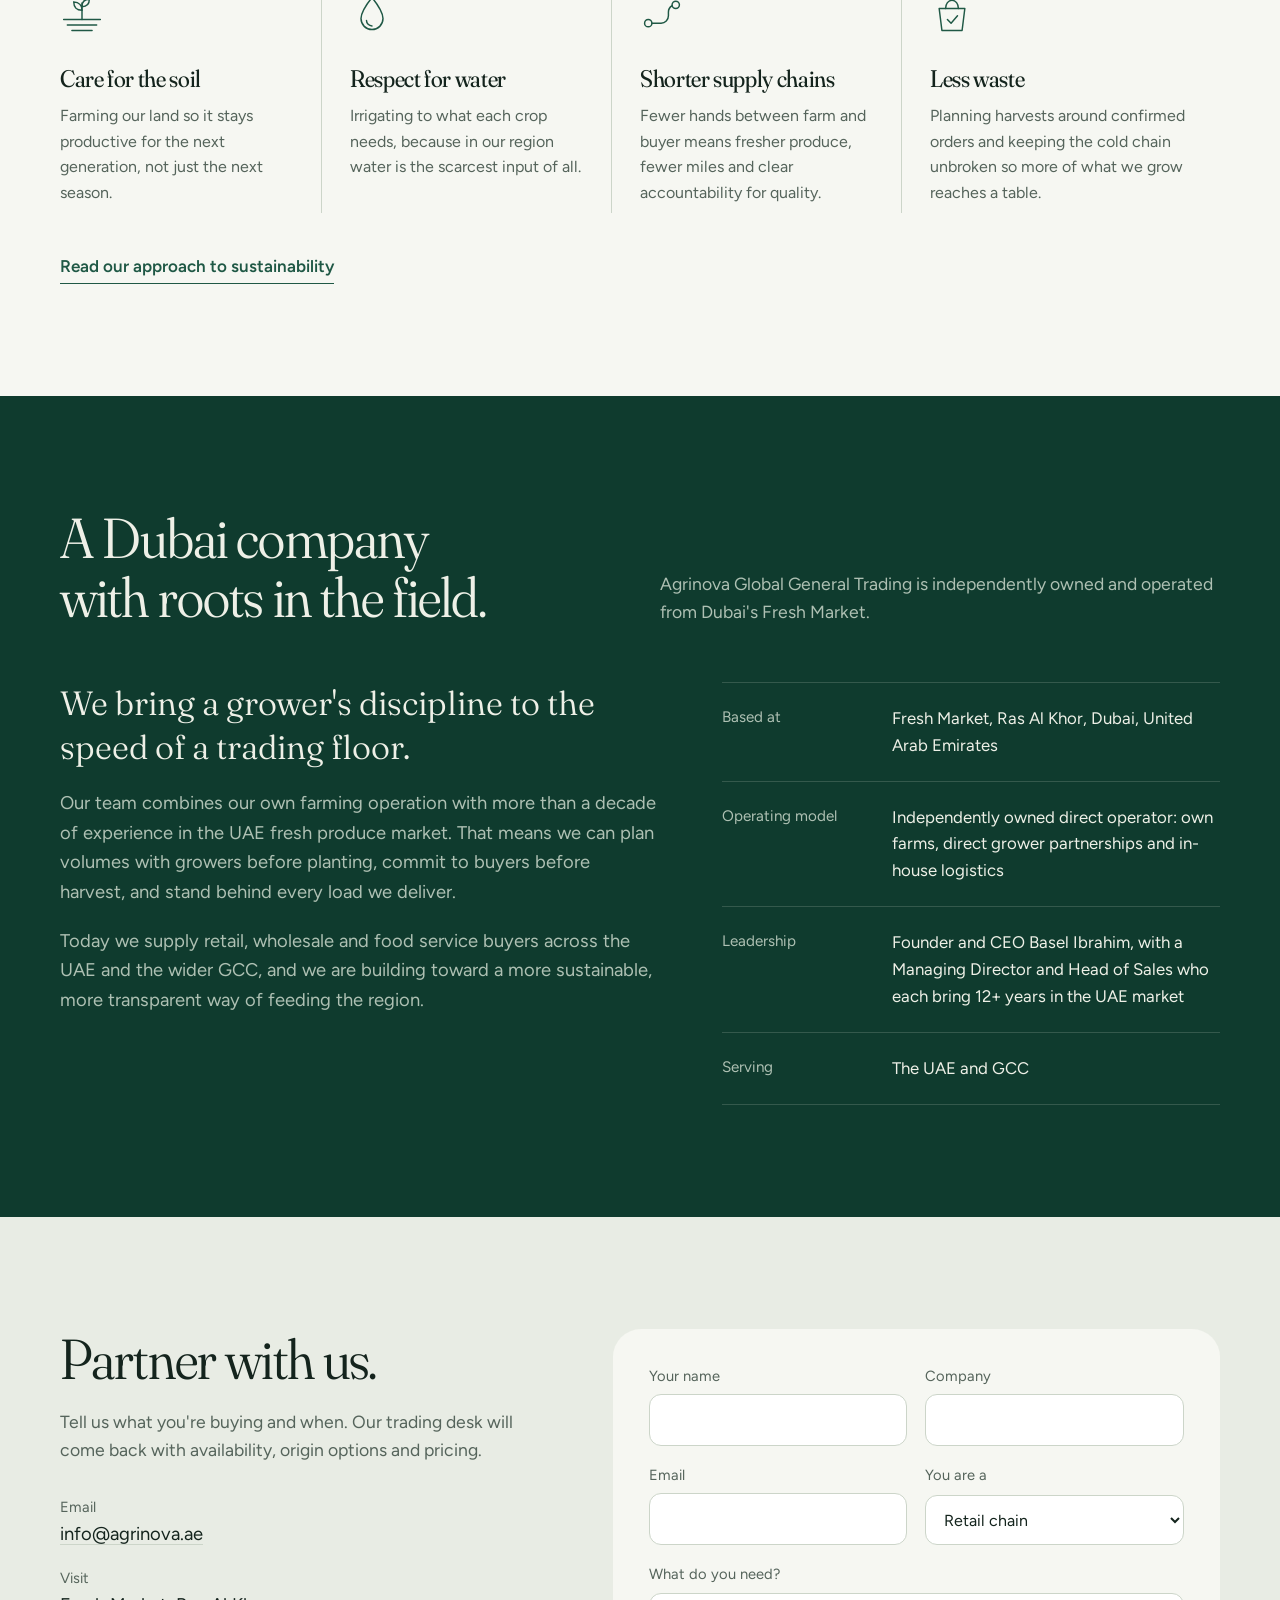
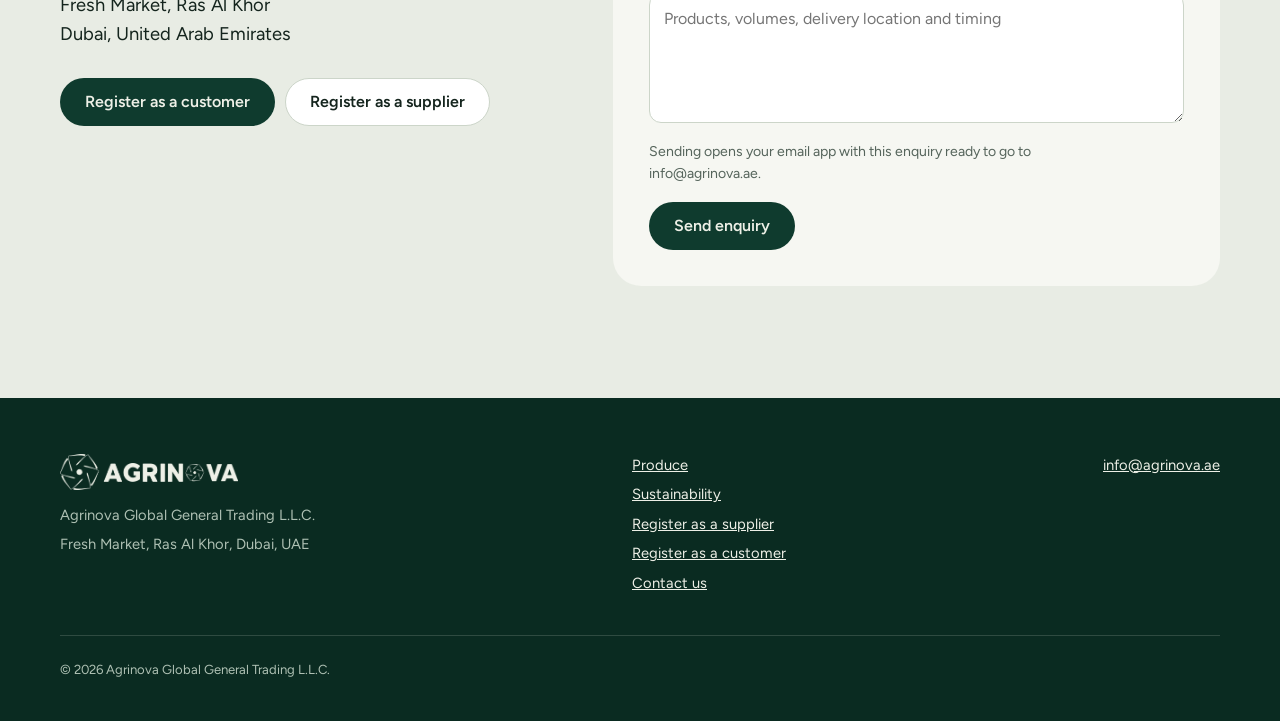
==== commit bd5c598e: "Remove footer credits and trade licence number" ====
--- a/index.html
+++ b/index.html
@@ -12,7 +12,7 @@
 <link rel="preconnect" href="https://fonts.googleapis.com">
 <link rel="preconnect" href="https://fonts.gstatic.com" crossorigin>
 <link rel="stylesheet" href="https://fonts.googleapis.com/css2?family=Fraunces:opsz,wght,SOFT@9..144,300..600,50&family=Figtree:wght@400;500;600&family=IBM+Plex+Sans+Arabic:wght@400;500&display=swap">
-<link rel="stylesheet" href="styles.css?v=202610301705">
+<link rel="stylesheet" href="styles.css?v=202610301842">
 </head>
 <body>
 <a class="skip" href="#main">Skip to content</a>
@@ -206,7 +206,6 @@
         <li><span class="k">Operating model</span><span class="v">Independently owned direct operator: own farms, direct grower partnerships and in-house logistics</span></li>
         <li><span class="k">Leadership</span><span class="v">Founder and CEO Basel Ibrahim, with a Managing Director and Head of Sales who each bring 12+ years in the UAE market</span></li>
         <li><span class="k">Serving</span><span class="v">The UAE and GCC</span></li>
-        <li><span class="k">Trade licence</span><span class="v">1124081</span></li>
       </ul>
     </div>
   </div>
@@ -265,12 +264,11 @@
       </div>
       <div>
         <p><a href="mailto:info@agrinova.ae">info@agrinova.ae</a></p>
-        <p>Trade licence 1124081</p>
-      </div>
-    </div>
-    <p class="fine">© <span id="yr"></span> Agrinova Global General Trading L.L.C. Video from Pexels; product photographs from Unsplash, with some from the Fruits-360 dataset by Horea Mureșan and contributors (CC BY-SA 4.0), adapted as cutouts for this site.</p>
+      </div>
+    </div>
+    <p class="fine">© <span id="yr"></span> Agrinova Global General Trading L.L.C.</p>
   </div>
 </footer>
-<script src="site.js?v=202610301705"></script>
+<script src="site.js?v=202610301842"></script>
 </body>
 </html>
--- a/styles.css
+++ b/styles.css
@@ -389,3 +389,4 @@
 form.reg{grid-template-columns:1fr;padding:0;background:none;border-radius:0}
 form.reg[hidden],.reg-done[hidden],.reg-panel[hidden],.reg-err[hidden],.reg-copy-text[hidden]{display:none!important}
 .nav a.cta[aria-current="page"]{background:var(--saffron);color:var(--ink)}
+.photo-note{margin-top:20px;font-size:.78rem;color:var(--muted);opacity:.8}
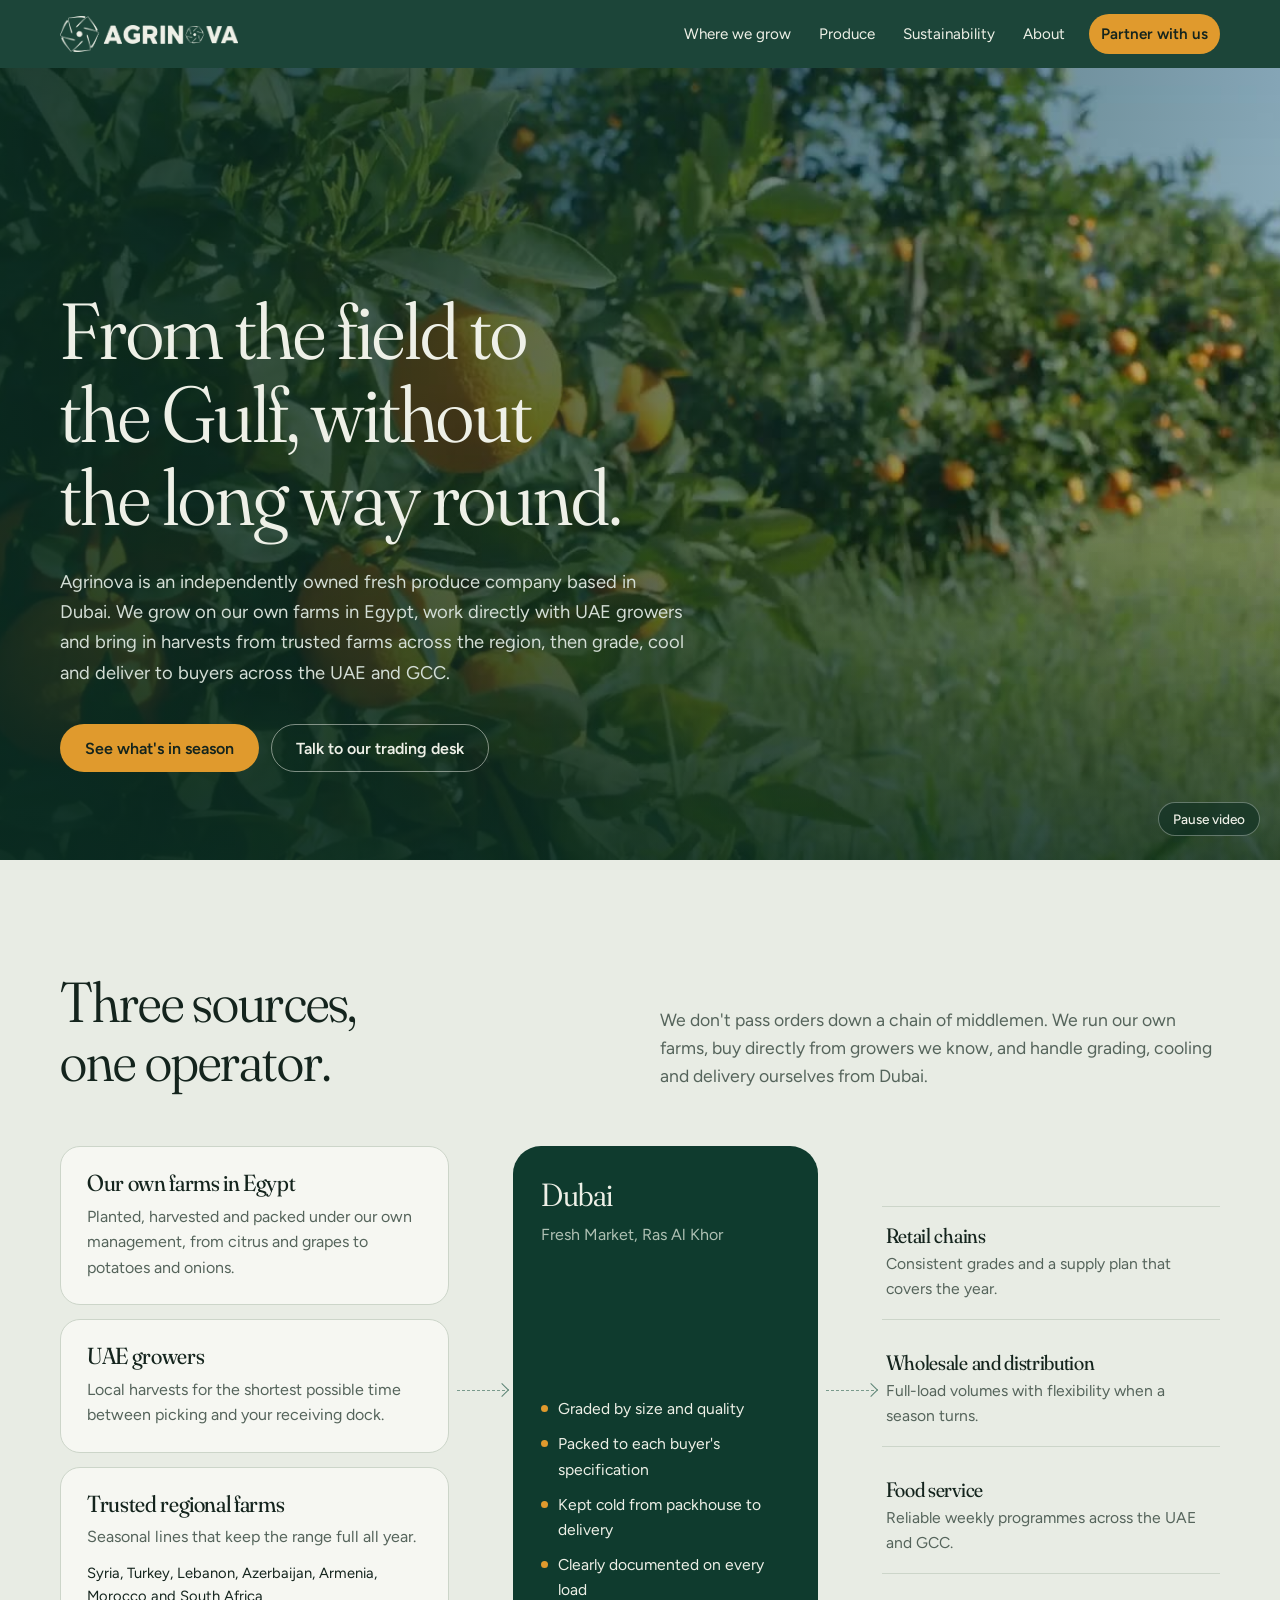
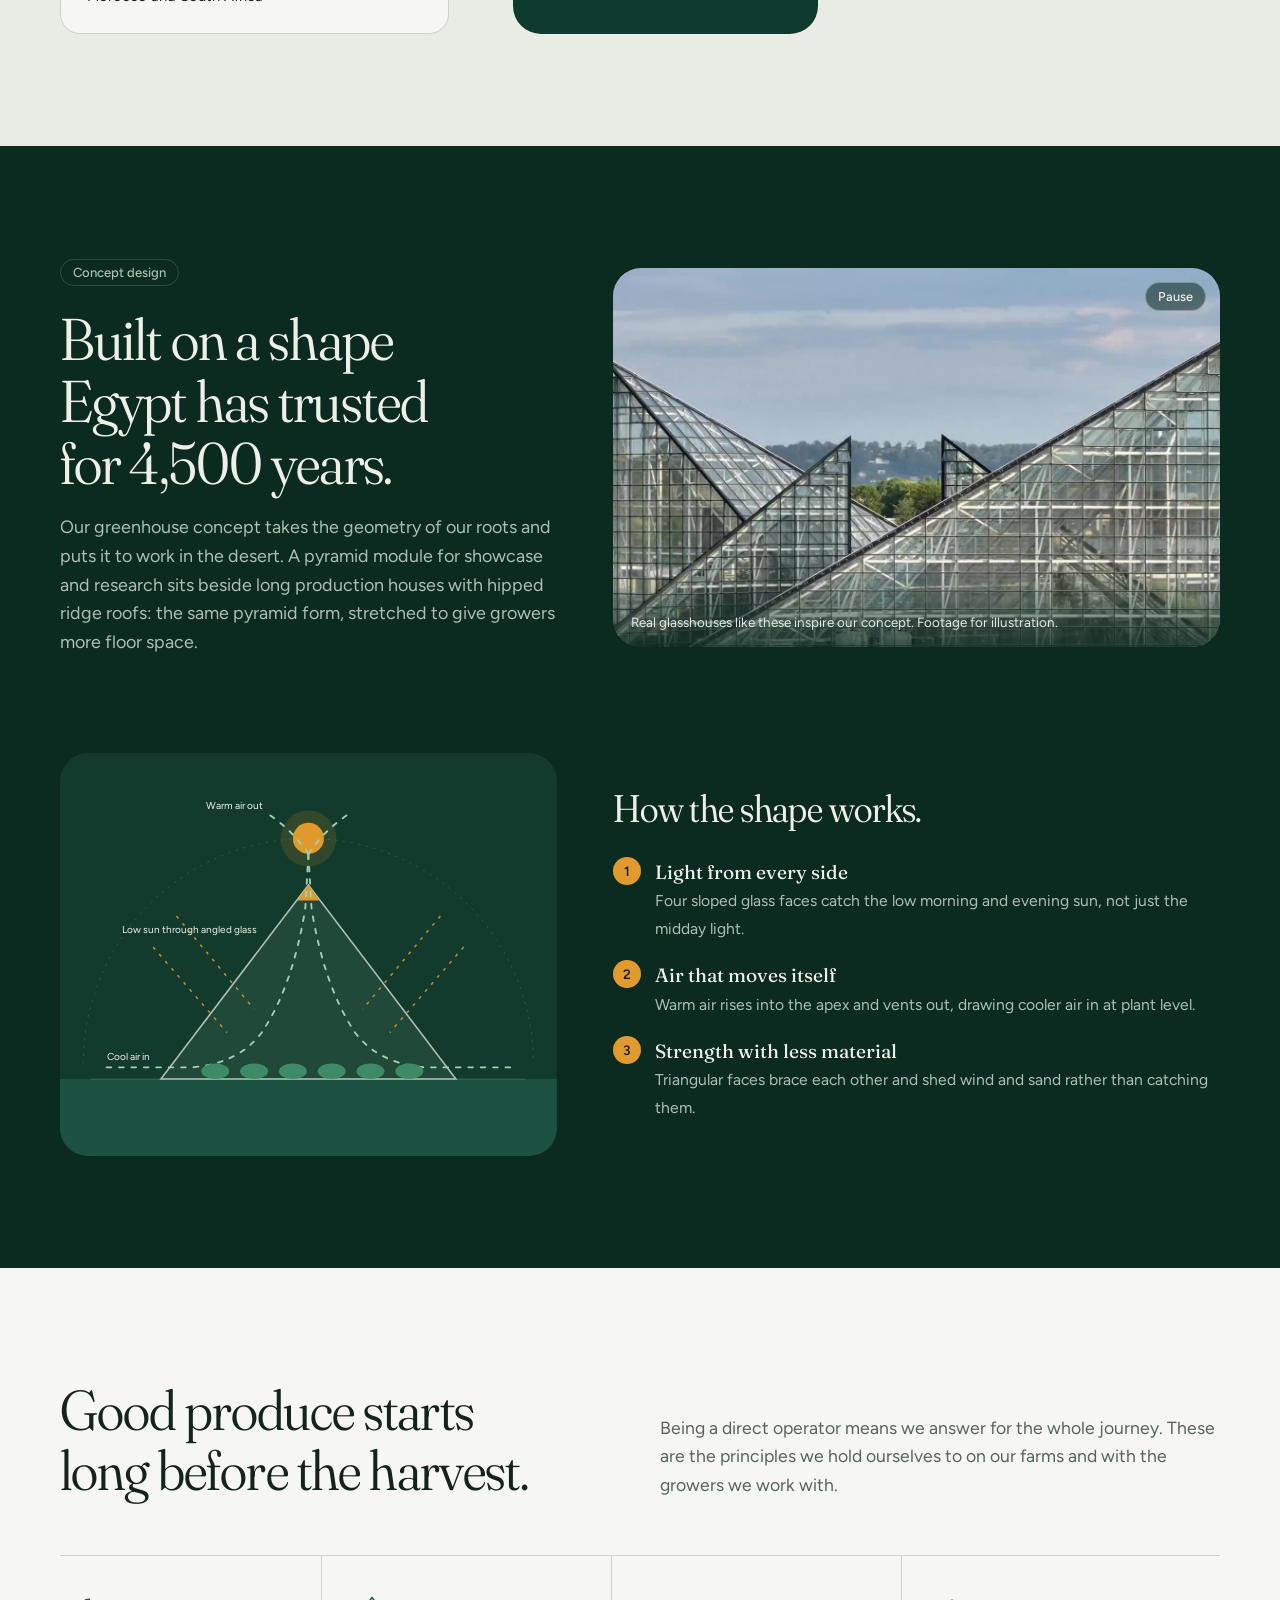
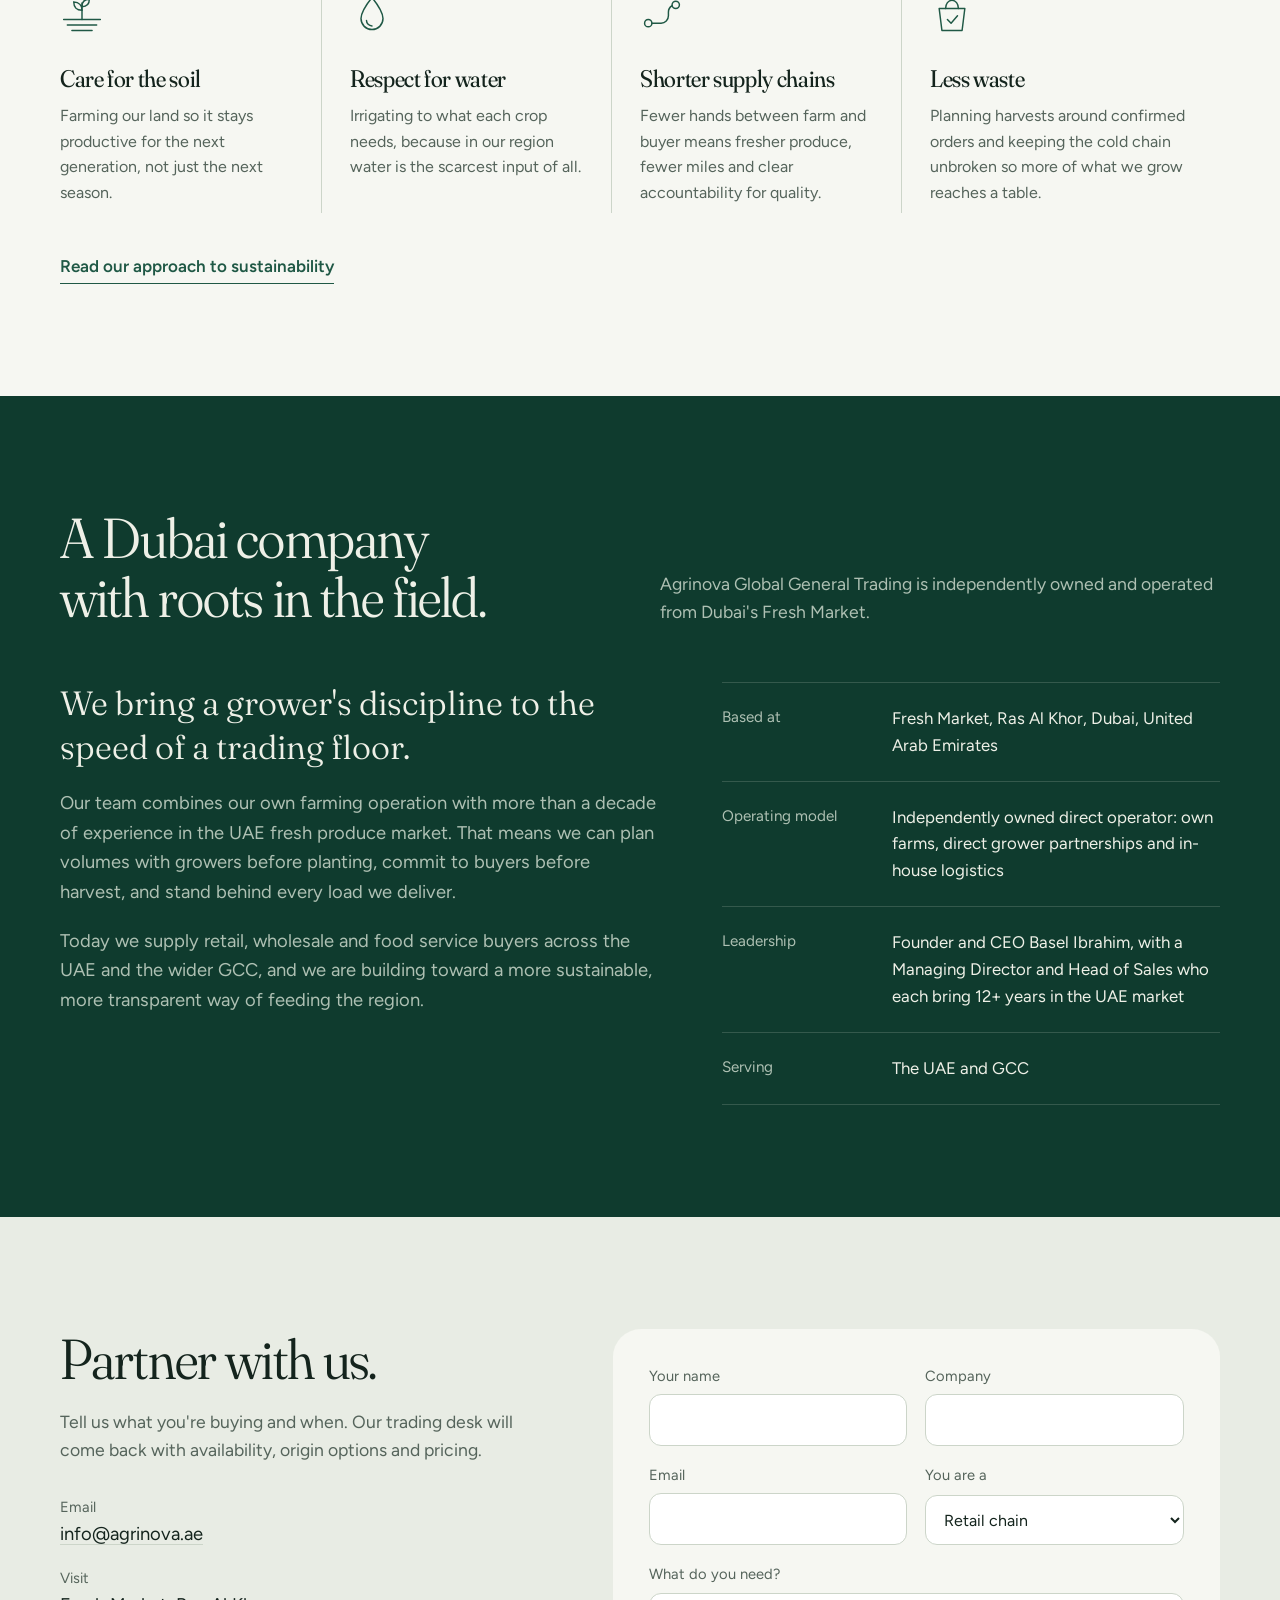
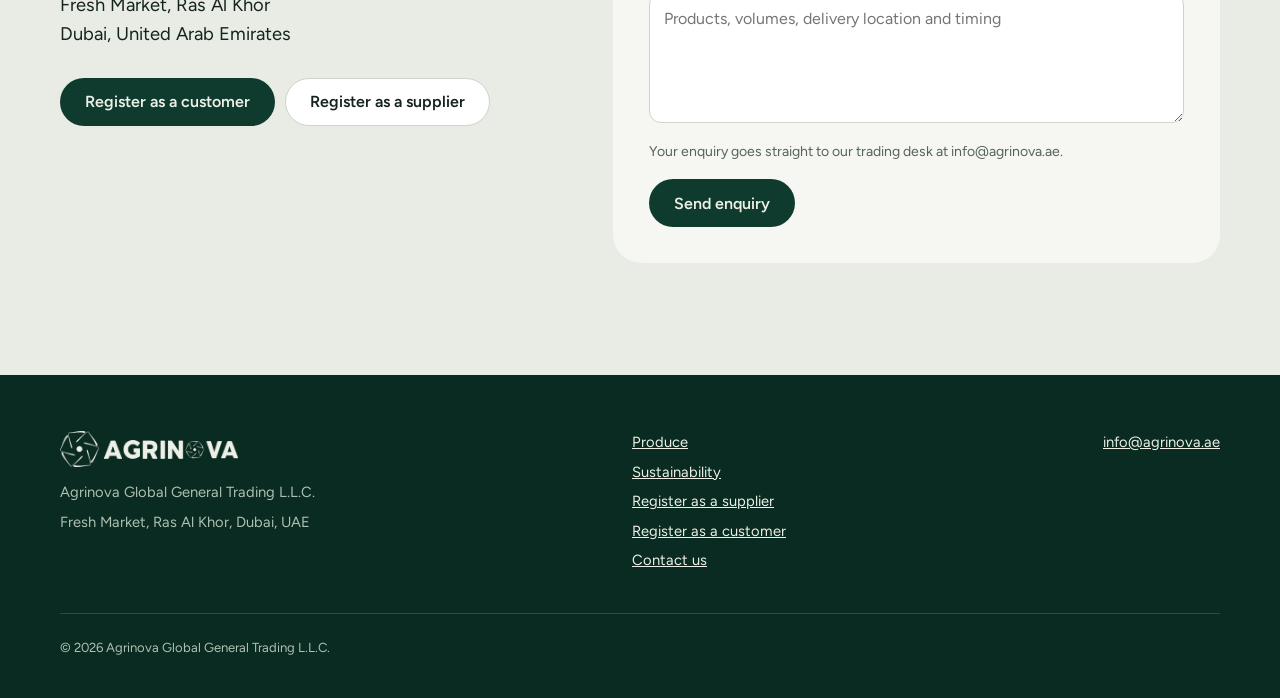
==== commit d1f08e5f: "Connect forms to Web3Forms" ====
--- a/index.html
+++ b/index.html
@@ -12,7 +12,7 @@
 <link rel="preconnect" href="https://fonts.googleapis.com">
 <link rel="preconnect" href="https://fonts.gstatic.com" crossorigin>
 <link rel="stylesheet" href="https://fonts.googleapis.com/css2?family=Fraunces:opsz,wght,SOFT@9..144,300..600,50&family=Figtree:wght@400;500;600&family=IBM+Plex+Sans+Arabic:wght@400;500&display=swap">
-<link rel="stylesheet" href="styles.css?v=202610301842">
+<link rel="stylesheet" href="styles.css?v=202611012249">
 </head>
 <body>
 <a class="skip" href="#main">Skip to content</a>
@@ -236,9 +236,10 @@
           <option>Other</option>
         </select>
       </label>
+      <input type="checkbox" name="botcheck" class="hp" tabindex="-1" autocomplete="off" aria-hidden="true">
       <label class="full">What do you need?<textarea name="message" placeholder="Products, volumes, delivery location and timing" required></textarea></label>
       <div class="full foot">
-        <p class="hint">Sending opens your email app with this enquiry ready to go to info@agrinova.ae.</p>
+        <p class="hint">Your enquiry goes straight to our trading desk at info@agrinova.ae.</p>
         <button class="btn dark" type="submit">Send enquiry</button>
       </div>
       <p class="full err" id="formErr" hidden></p>
@@ -269,6 +270,6 @@
     <p class="fine">© <span id="yr"></span> Agrinova Global General Trading L.L.C.</p>
   </div>
 </footer>
-<script src="site.js?v=202610301842"></script>
+<script src="site.js?v=202611012249"></script>
 </body>
 </html>
--- a/styles.css
+++ b/styles.css
@@ -390,3 +390,11 @@
 form.reg[hidden],.reg-done[hidden],.reg-panel[hidden],.reg-err[hidden],.reg-copy-text[hidden]{display:none!important}
 .nav a.cta[aria-current="page"]{background:var(--saffron);color:var(--ink)}
 .photo-note{margin-top:20px;font-size:.78rem;color:var(--muted);opacity:.8}
+.hp{position:absolute!important;left:-9999px!important;width:1px;height:1px;opacity:0}
+.reg-sent[hidden],.reg-fallback[hidden]{display:none!important}
+.reg-sent,.reg-fallback{display:grid;gap:16px}
+.reg-sent h3,.reg-fallback h3{font-size:1.8rem;font-weight:380}
+.reg-sent h3:focus,.reg-fallback h3:focus,.form-thanks:focus{outline:none}
+.form-thanks h3{font-family:var(--serif);font-size:1.8rem;font-weight:380}
+.form-thanks p{color:var(--muted);margin-top:10px}
+button[disabled]{opacity:.6;cursor:wait}
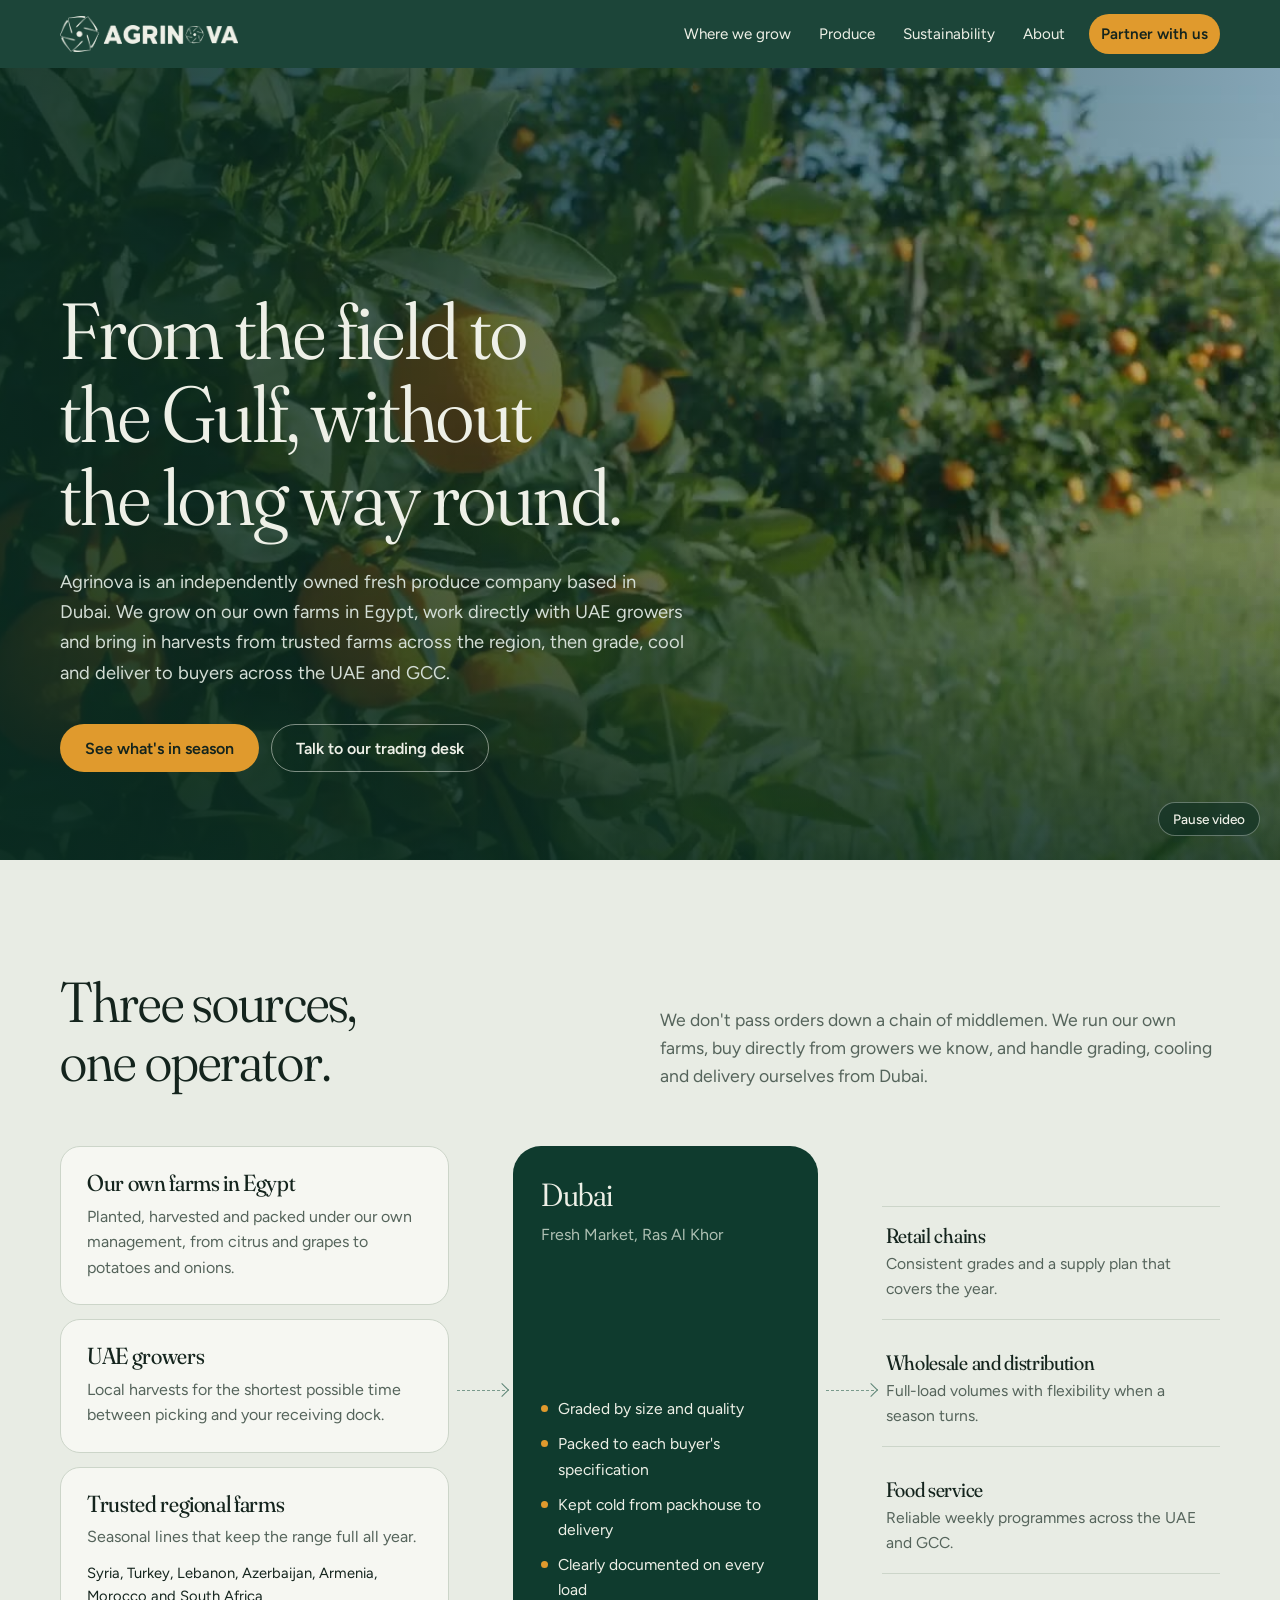
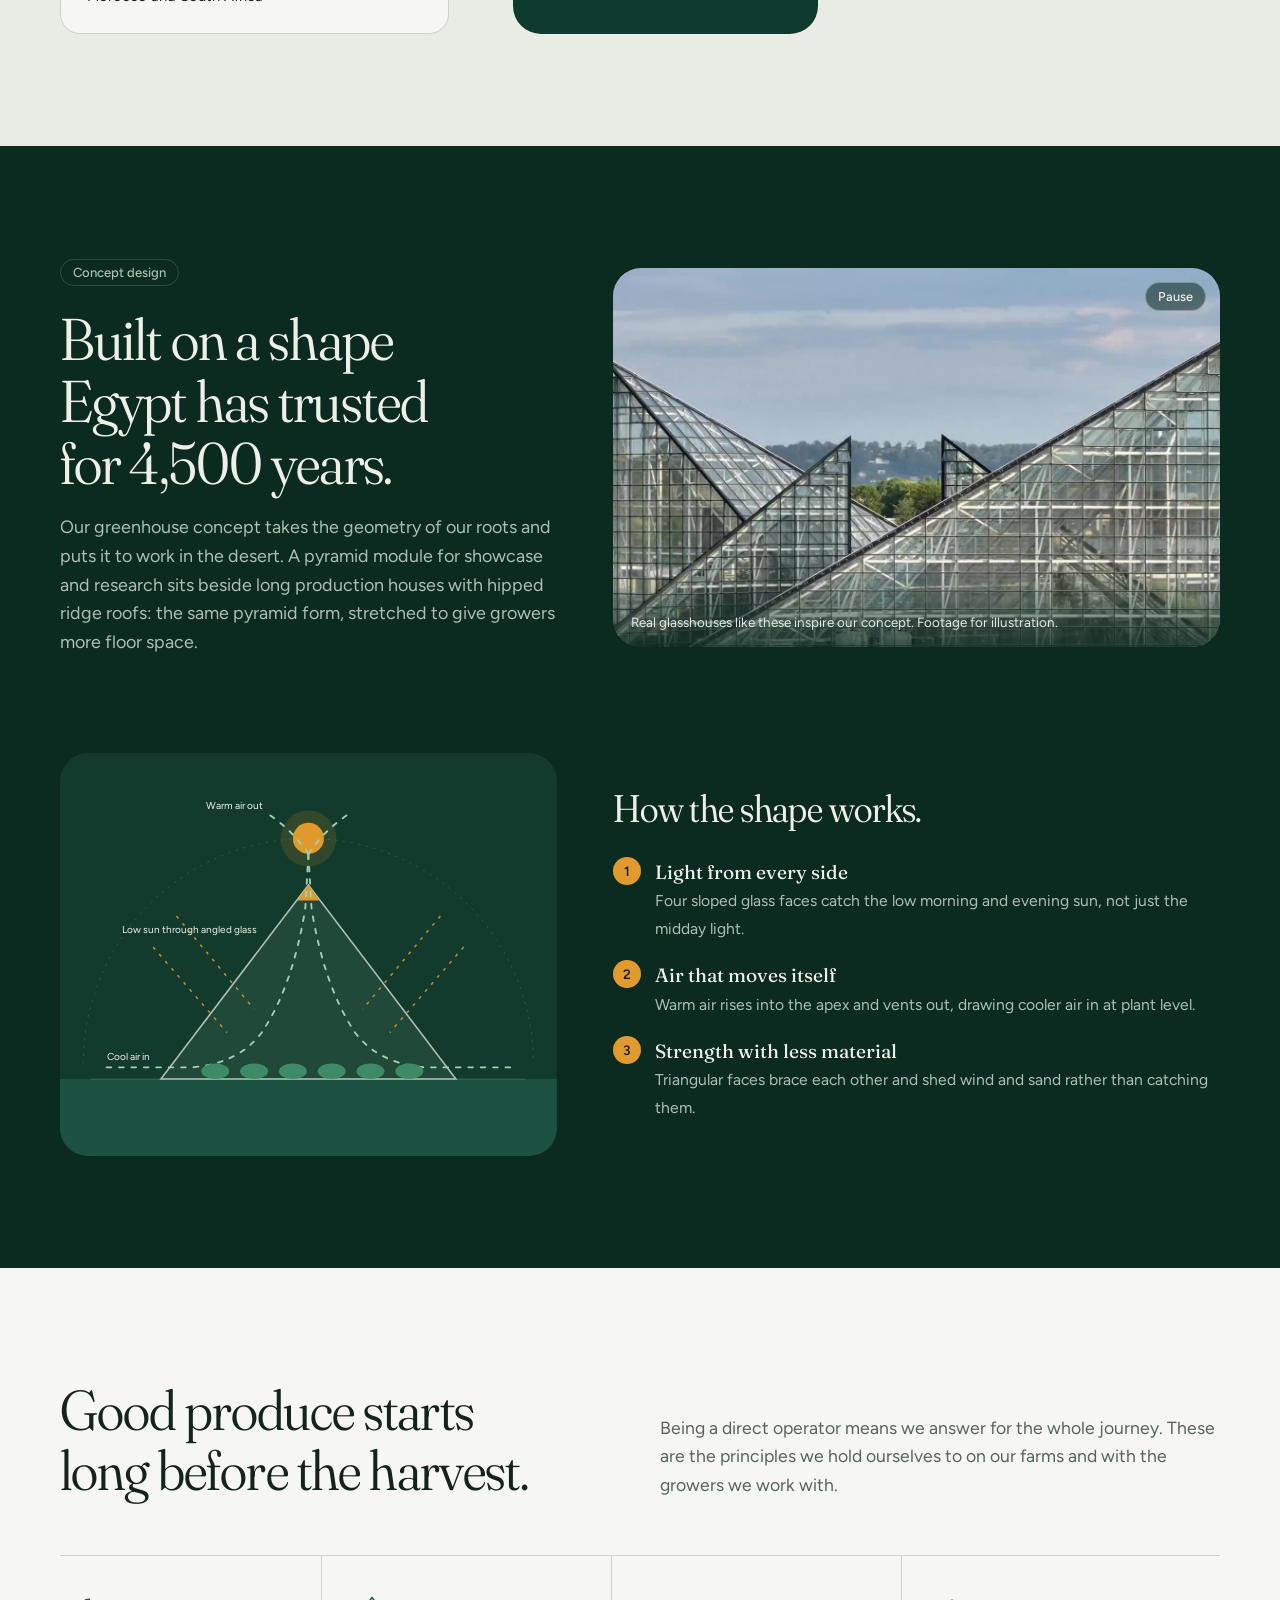
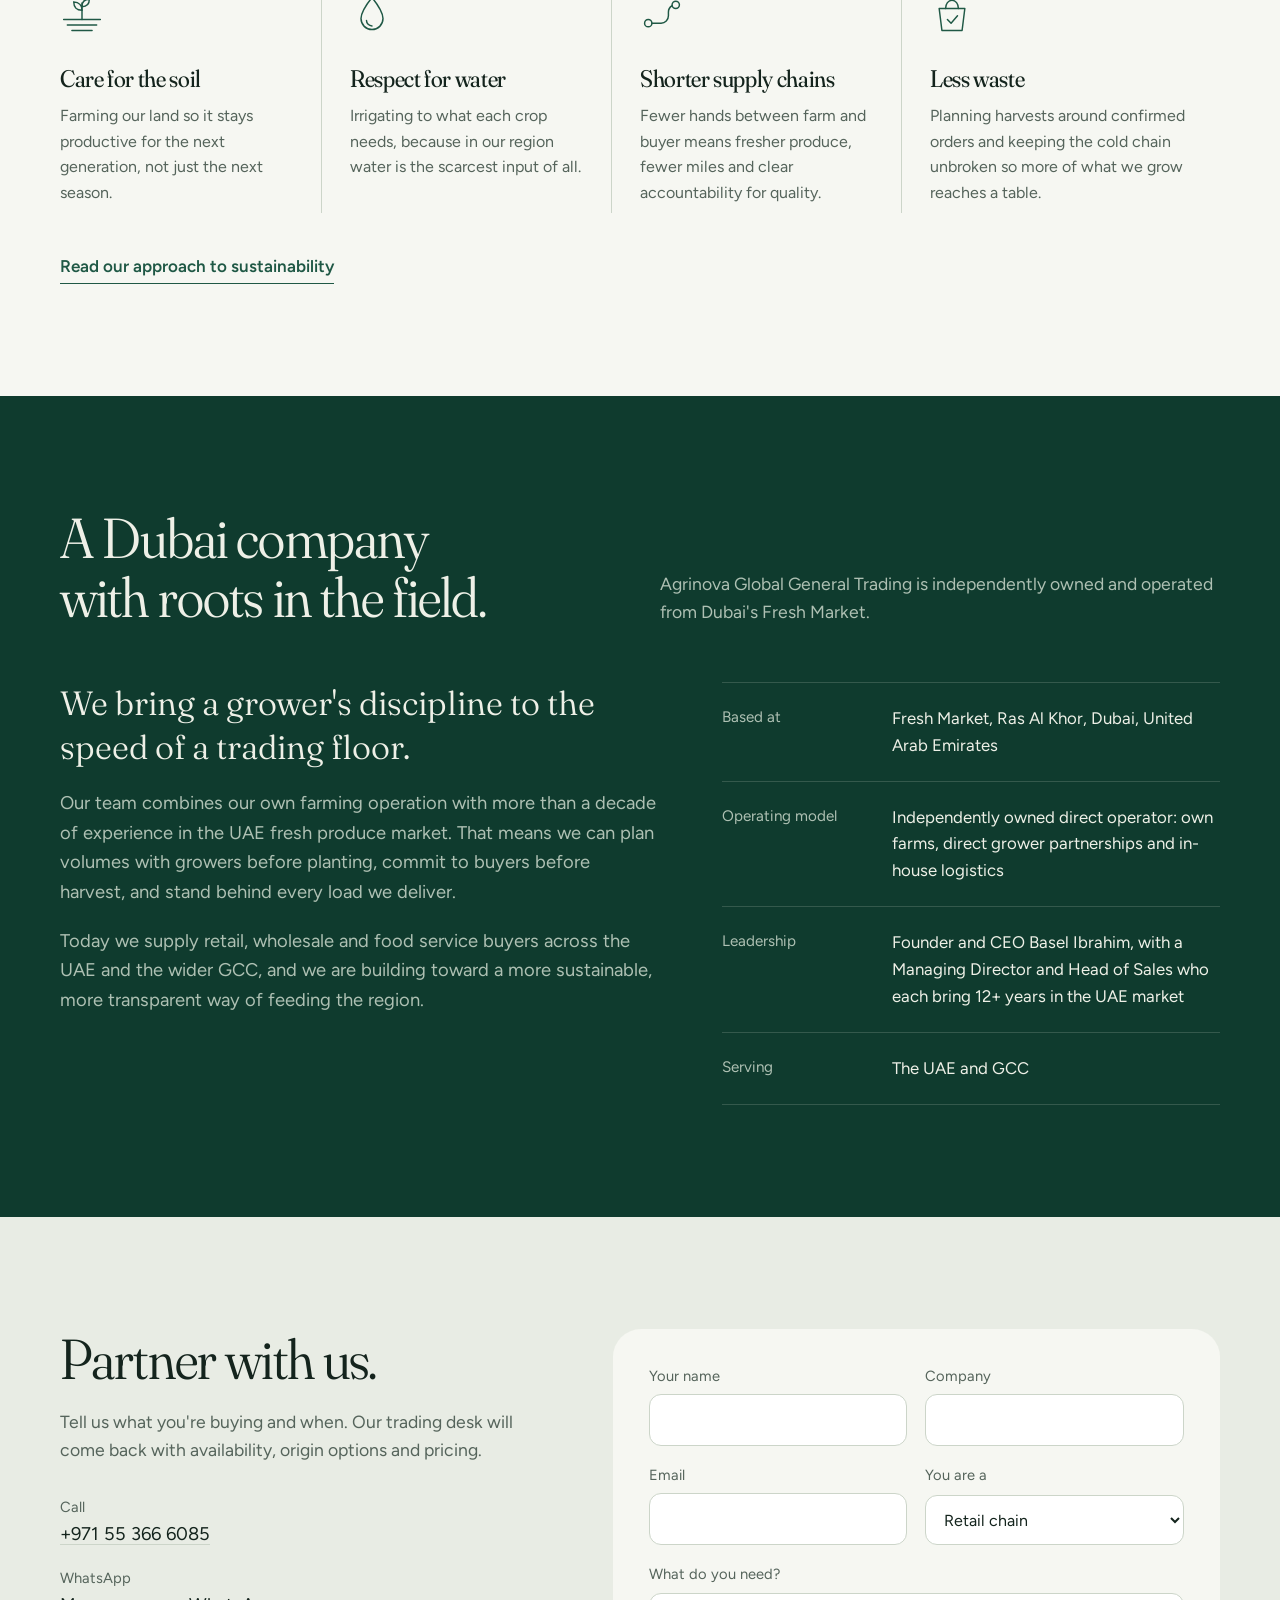
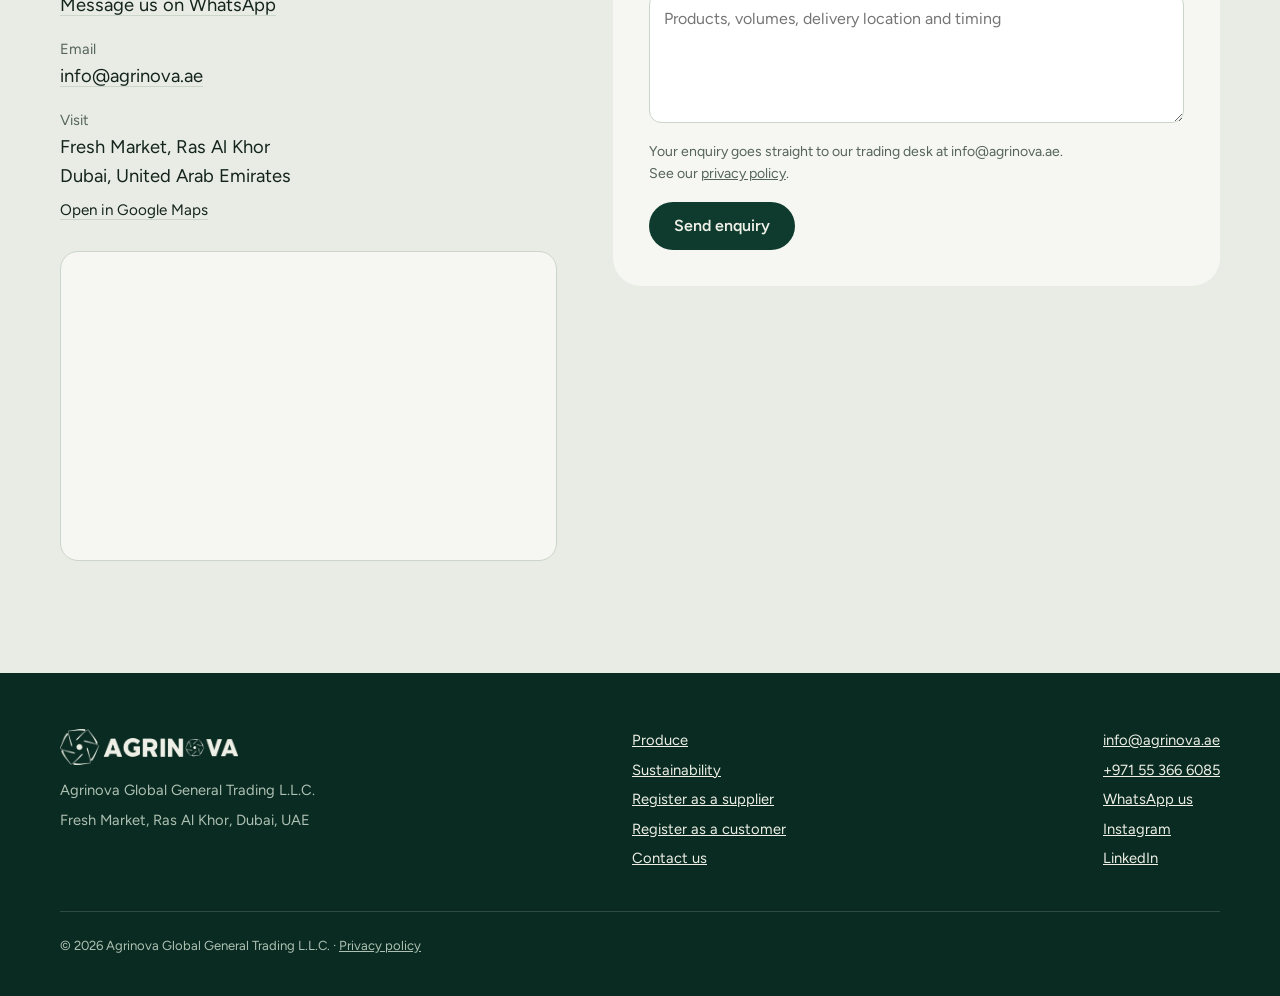
==== commit 611fabf3: "Add contact details, map, privacy policy, link previews, sitemap and 404 page" ====
--- a/index.html
+++ b/index.html
@@ -6,13 +6,21 @@
 <title>Agrinova Global | Fresh produce, Dubai</title>
 <meta name="description" content="Agrinova Global is an independently owned fresh produce company based in Dubai, growing on its own farms in Egypt, working directly with UAE growers and trusted regional farms, and supplying buyers across the UAE and GCC.">
 <meta name="theme-color" content="#0F3B2E">
+<link rel="canonical" href="https://www.agrinova.ae/">
+<meta property="og:type" content="website">
+<meta property="og:site_name" content="Agrinova Global">
+<meta property="og:url" content="https://www.agrinova.ae/">
 <meta property="og:title" content="Agrinova Global | Fresh produce, Dubai">
 <meta property="og:description" content="Agrinova Global is an independently owned fresh produce company based in Dubai, growing on its own farms in Egypt, working directly with UAE growers and trusted regional farms, and supplying buyers across the UAE and GCC.">
+<meta property="og:image" content="https://www.agrinova.ae/og-home.jpg">
+<meta property="og:image:width" content="1200">
+<meta property="og:image:height" content="630">
+<meta name="twitter:card" content="summary_large_image">
 <link rel="icon" type="image/svg+xml" href="favicon.svg">
 <link rel="preconnect" href="https://fonts.googleapis.com">
 <link rel="preconnect" href="https://fonts.gstatic.com" crossorigin>
 <link rel="stylesheet" href="https://fonts.googleapis.com/css2?family=Fraunces:opsz,wght,SOFT@9..144,300..600,50&family=Figtree:wght@400;500;600&family=IBM+Plex+Sans+Arabic:wght@400;500&display=swap">
-<link rel="stylesheet" href="styles.css?v=202611012249">
+<link rel="stylesheet" href="styles.css?v=202611020248">
 </head>
 <body>
 <a class="skip" href="#main">Skip to content</a>
@@ -217,10 +225,12 @@
       <h2 style="font-size:clamp(2.1rem,4.4vw,3.6rem);font-weight:340">Partner with us.</h2>
       <p style="color:var(--muted);font-size:1.1rem;margin-top:20px;max-width:30em">Tell us what you're buying and when. Our trading desk will come back with availability, origin options and pricing.</p>
       <ul class="contact-list">
+        <li><div class="k">Call</div><a href="tel:+971553666085">+971 55 366 6085</a></li>
+        <li><div class="k">WhatsApp</div><a href="https://wa.me/971553666085" target="_blank" rel="noopener">Message us on WhatsApp</a></li>
         <li><div class="k">Email</div><a href="mailto:info@agrinova.ae">info@agrinova.ae</a></li>
-        <li><div class="k">Visit</div><span style="font-size:1.15rem">Fresh Market, Ras Al Khor<br>Dubai, United Arab Emirates</span></li>
+        <li><div class="k">Visit</div><span style="font-size:1.15rem">Fresh Market, Ras Al Khor<br>Dubai, United Arab Emirates</span><br><a class="map-link" href="https://www.google.com/maps/search/?api=1&query=Dubai+Fruit+and+Vegetable+Market%2C+Al+Aweer%2C+Ras+Al+Khor%2C+Dubai" target="_blank" rel="noopener">Open in Google Maps</a></li>
       </ul>
-      <div class="home-reg"><a class="btn dark" href="register.html#customer">Register as a customer</a><a class="btn line" href="register.html#supplier">Register as a supplier</a></div>
+      <div class="map-box"><iframe src="https://maps.google.com/maps?q=Dubai%20Fruit%20and%20Vegetable%20Market%2C%20Al%20Aweer%2C%20Ras%20Al%20Khor%2C%20Dubai&z=14&output=embed" title="Map showing Agrinova at the Fresh Market, Ras Al Khor, Dubai" loading="lazy" referrerpolicy="no-referrer-when-downgrade"></iframe></div>
     </div>
     <form id="enquiry" novalidate>
       <label>Your name<input name="name" autocomplete="name" required></label>
@@ -239,7 +249,7 @@
       <input type="checkbox" name="botcheck" class="hp" tabindex="-1" autocomplete="off" aria-hidden="true">
       <label class="full">What do you need?<textarea name="message" placeholder="Products, volumes, delivery location and timing" required></textarea></label>
       <div class="full foot">
-        <p class="hint">Your enquiry goes straight to our trading desk at info@agrinova.ae.</p>
+        <p class="hint">Your enquiry goes straight to our trading desk at info@agrinova.ae. See our <a href="privacy.html">privacy policy</a>.</p>
         <button class="btn dark" type="submit">Send enquiry</button>
       </div>
       <p class="full err" id="formErr" hidden></p>
@@ -265,11 +275,15 @@
       </div>
       <div>
         <p><a href="mailto:info@agrinova.ae">info@agrinova.ae</a></p>
-      </div>
-    </div>
-    <p class="fine">© <span id="yr"></span> Agrinova Global General Trading L.L.C.</p>
+        <p><a href="tel:+971553666085">+971 55 366 6085</a></p>
+        <p><a href="https://wa.me/971553666085" target="_blank" rel="noopener">WhatsApp us</a></p>
+        <p><a href="https://www.instagram.com/agrinova.ae/" target="_blank" rel="noopener">Instagram</a></p>
+        <p><a href="https://www.linkedin.com/company/agrinova-uae/" target="_blank" rel="noopener">LinkedIn</a></p>
+      </div>
+    </div>
+    <p class="fine">© <span id="yr"></span> Agrinova Global General Trading L.L.C. · <a href="privacy.html">Privacy policy</a></p>
   </div>
 </footer>
-<script src="site.js?v=202611012249"></script>
+<script src="site.js?v=202611020248"></script>
 </body>
 </html>
--- a/styles.css
+++ b/styles.css
@@ -398,3 +398,18 @@
 .form-thanks h3{font-family:var(--serif);font-size:1.8rem;font-weight:380}
 .form-thanks p{color:var(--muted);margin-top:10px}
 button[disabled]{opacity:.6;cursor:wait}
+.legal{max-width:46em}
+.legal h2{font-size:clamp(1.4rem,2.4vw,1.8rem);margin:44px 0 12px}
+.legal h2:first-child{margin-top:0}
+.legal p,.legal li{color:var(--ink)}
+.legal p+p{margin-top:12px}
+.legal ul{margin:12px 0;padding-left:1.2em;display:grid;gap:8px}
+.legal a{text-underline-offset:3px}
+.map-box{margin-top:28px;border-radius:18px;overflow:hidden;border:1px solid var(--line);background:var(--paper);aspect-ratio:16/10;max-width:520px}
+.map-box iframe{width:100%;height:100%;border:0;display:block}
+.contact-list a.map-link{font-size:.95rem;display:inline-block;margin-top:6px}
+.nf-links{display:flex;flex-wrap:wrap;gap:12px;margin-top:28px}
+.btn.line.light{background:transparent;color:var(--on-forest);border-color:var(--forest-line)}
+.btn.line.light:hover{border-color:var(--on-forest)}
+footer .fine a{color:var(--on-forest-muted)}
+.reg-consent a{color:inherit;text-underline-offset:3px}
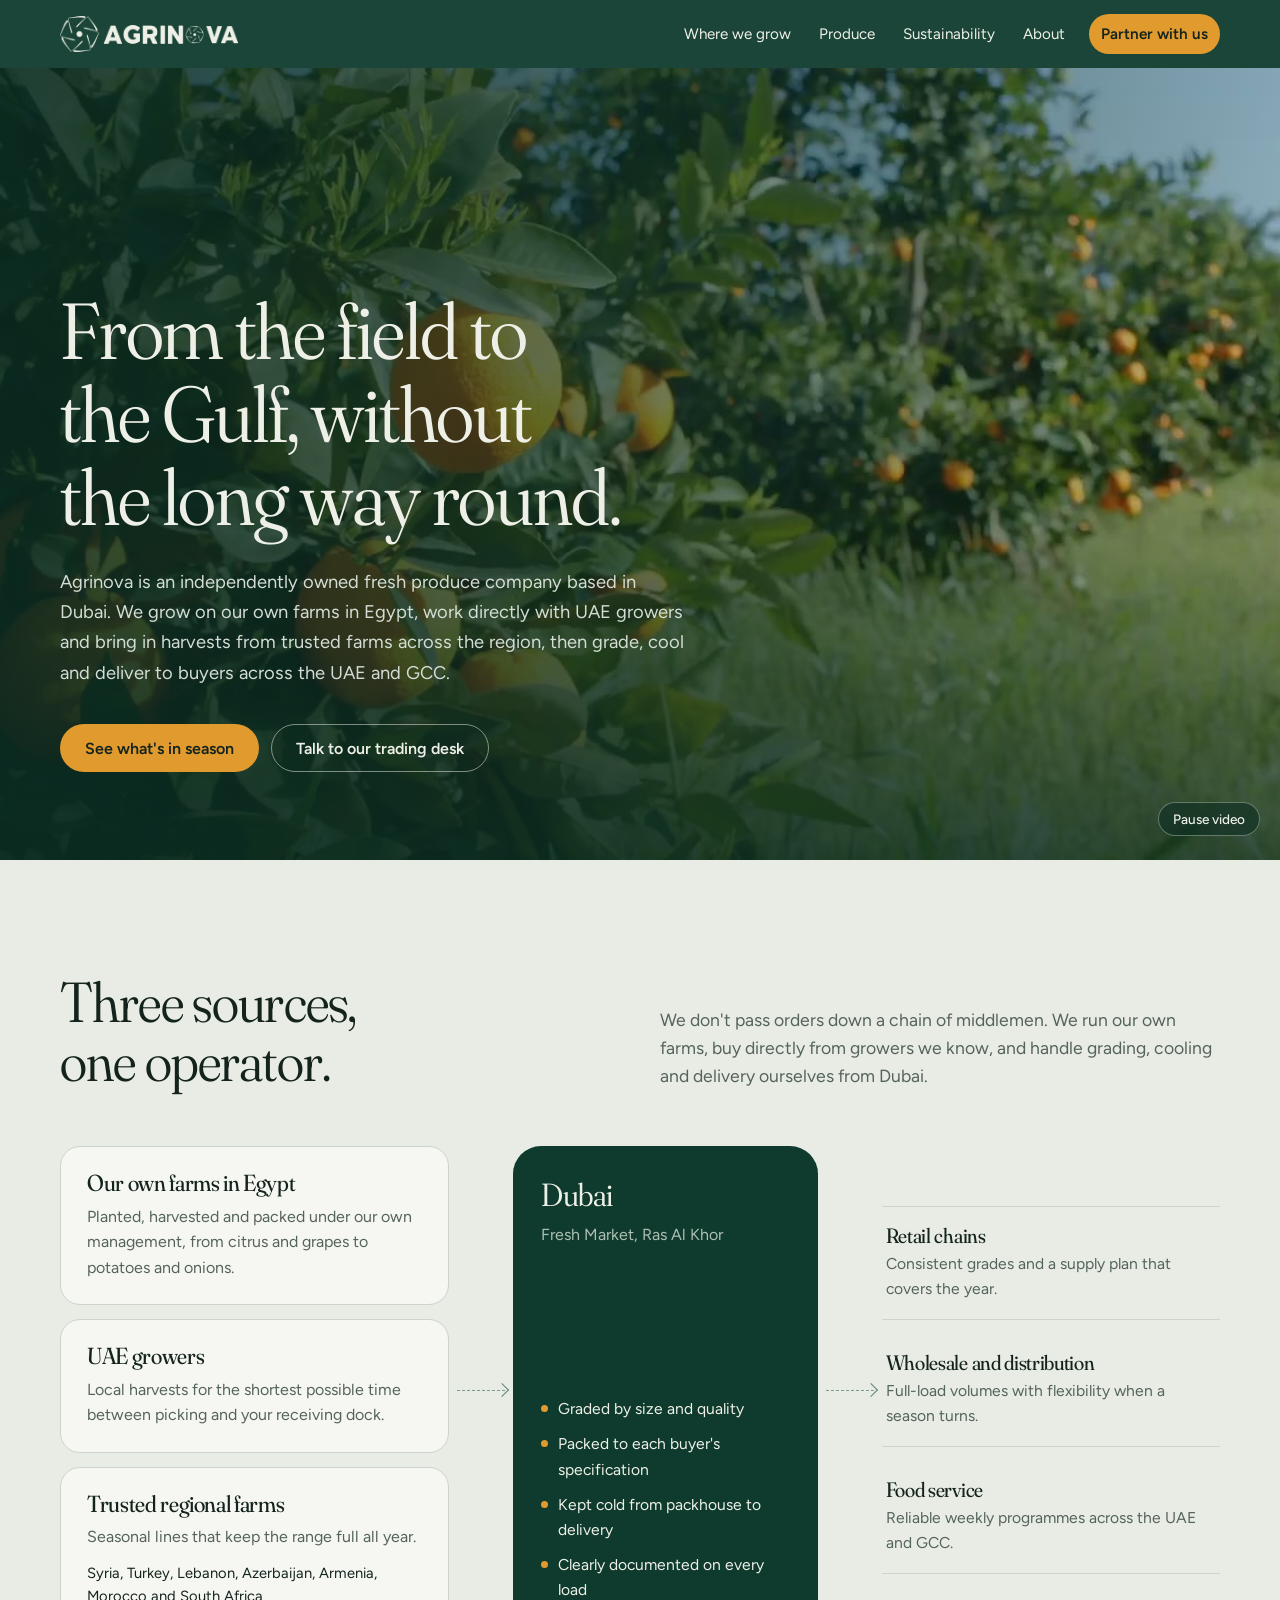
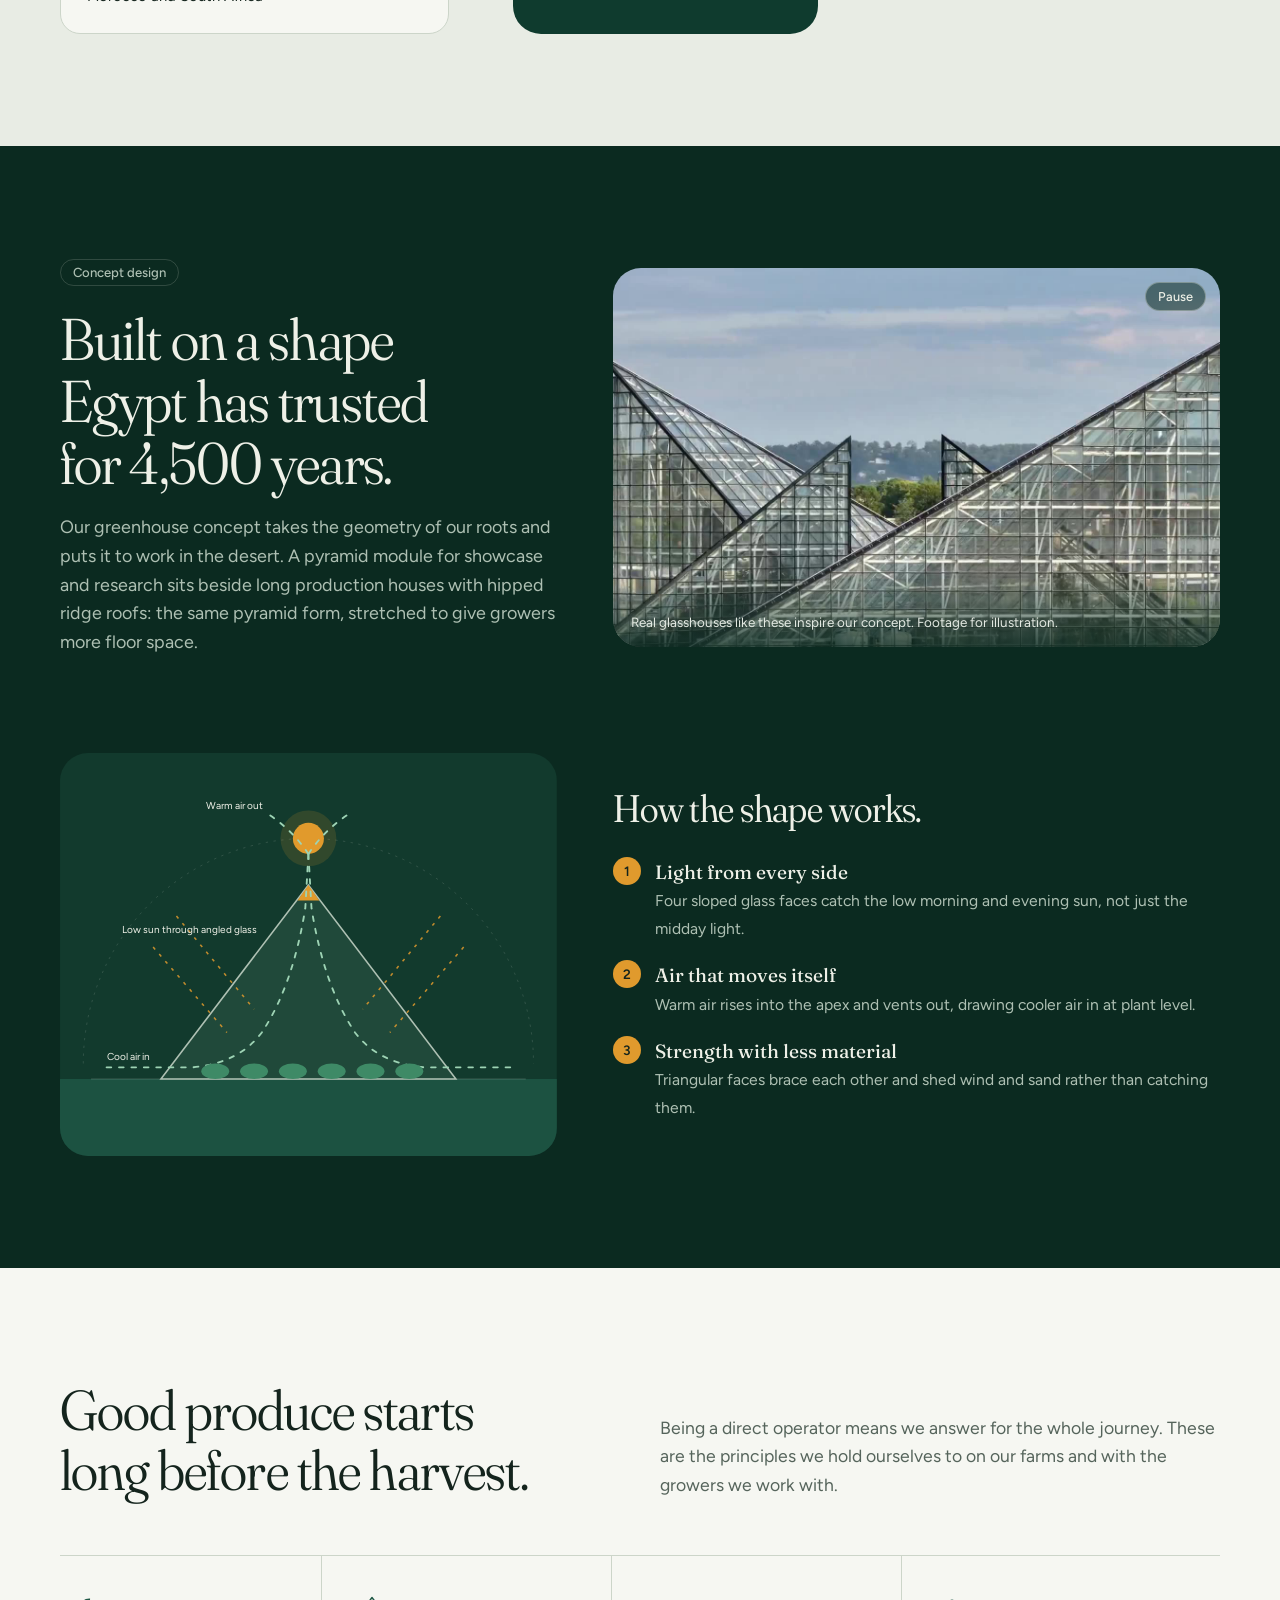
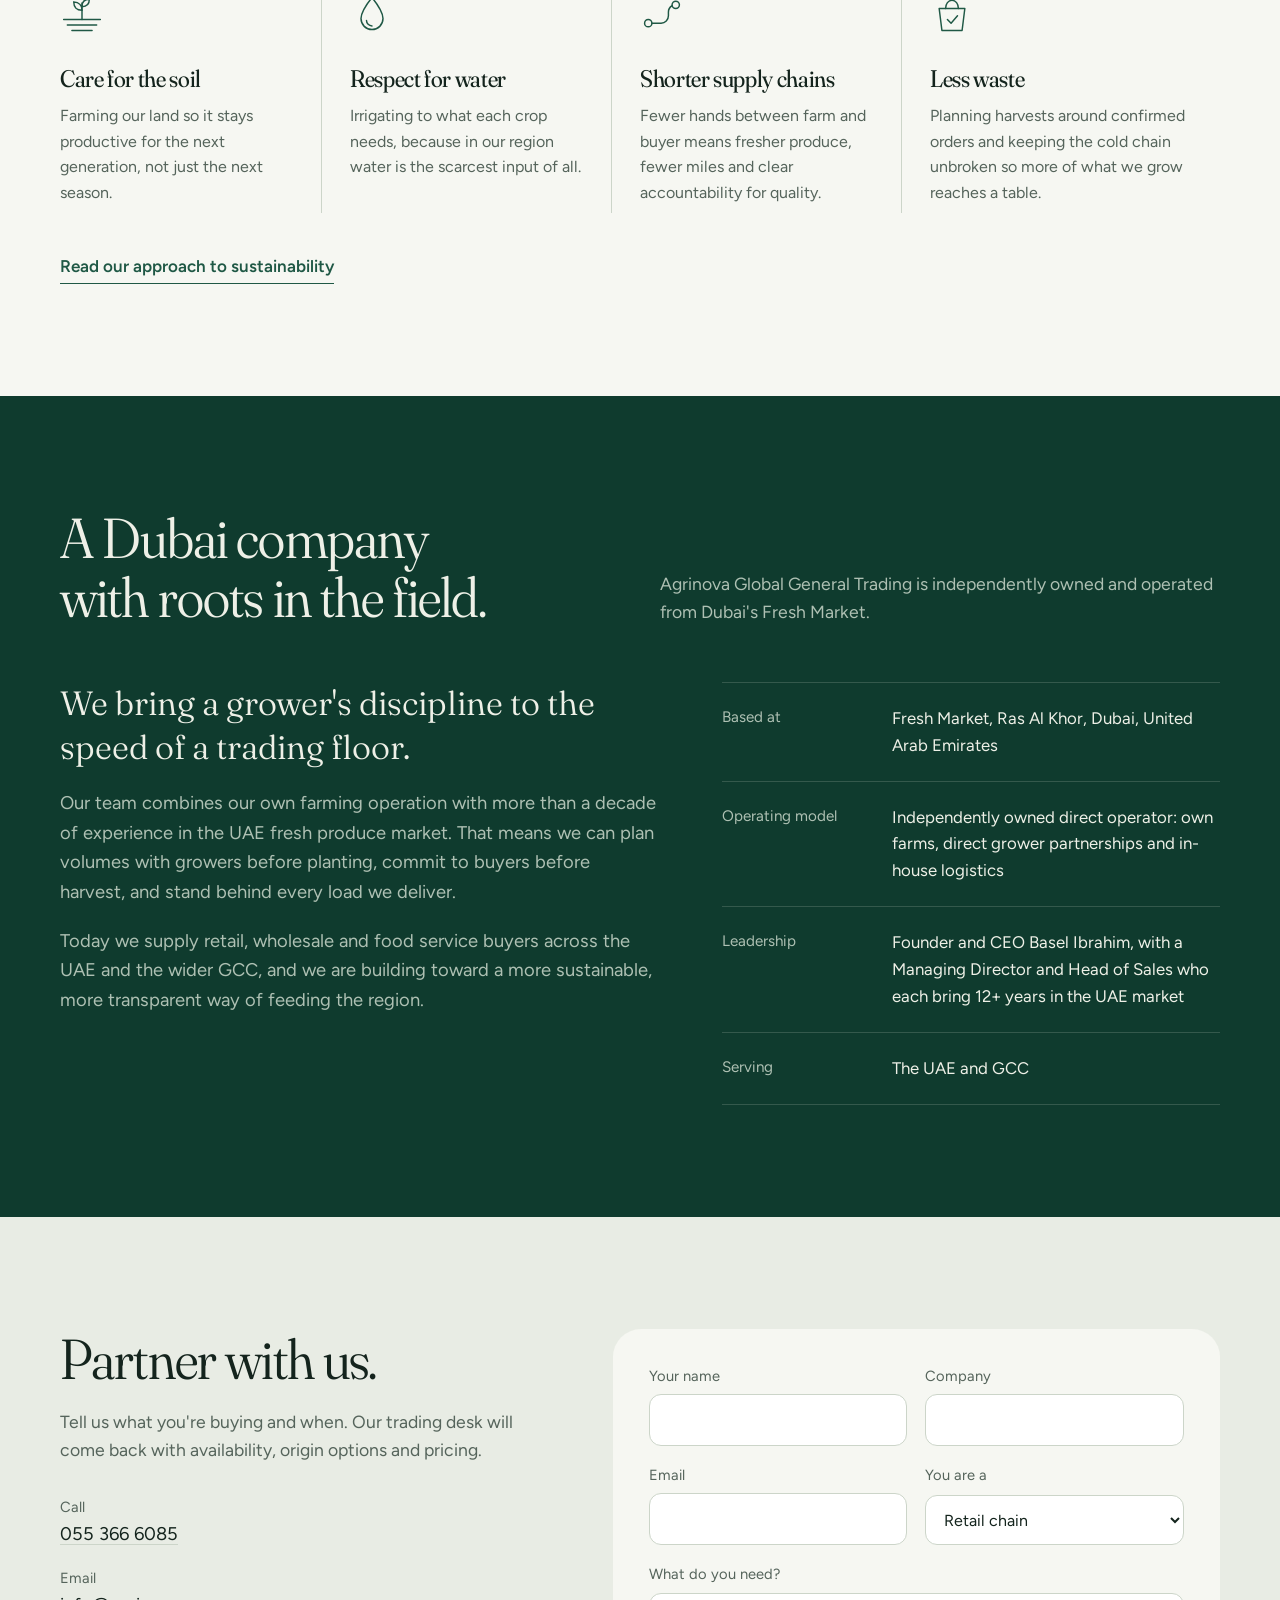
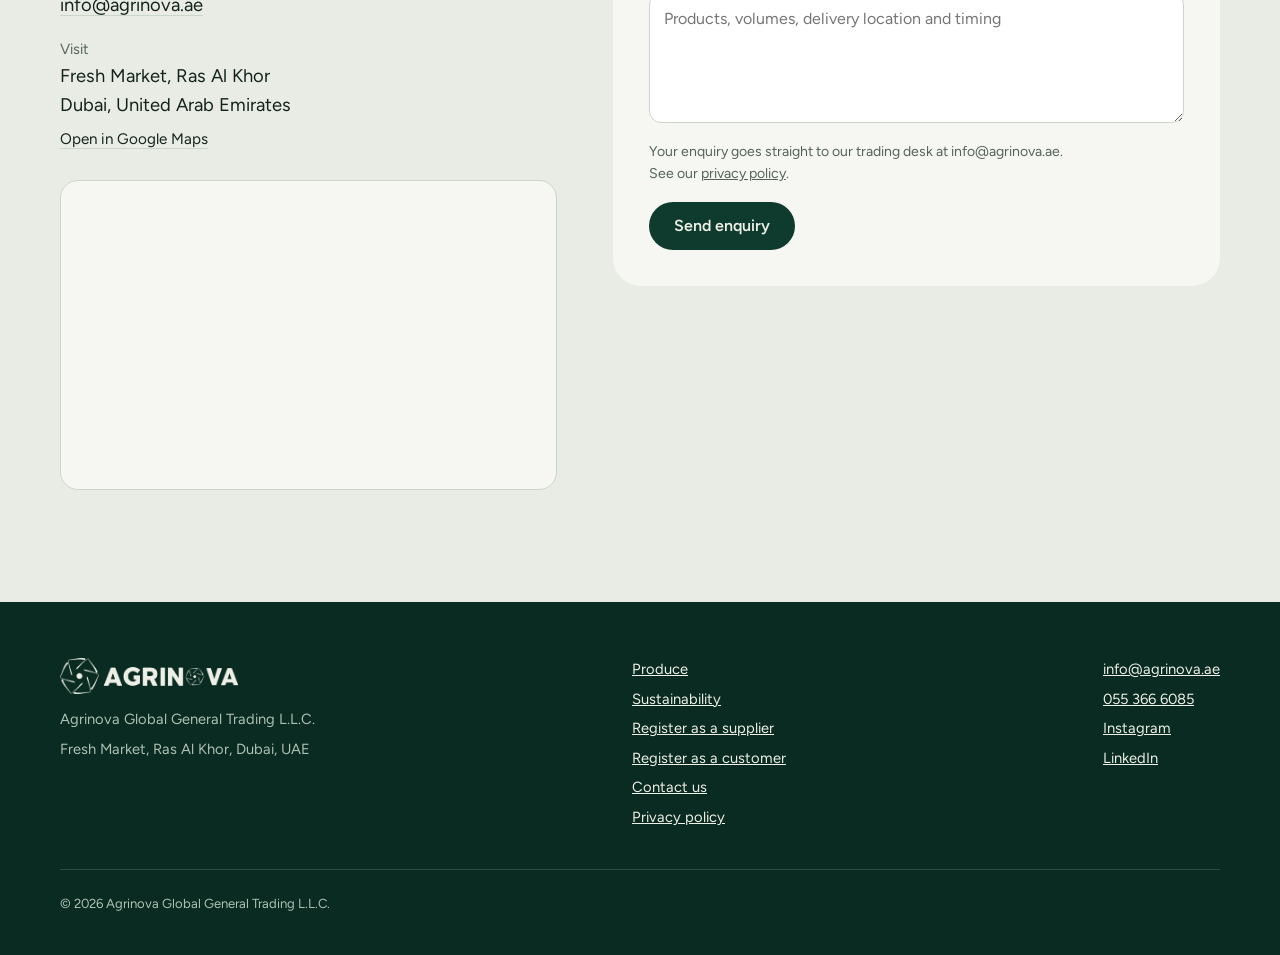
==== commit 535f0585: "Landline number, remove WhatsApp, privacy policy in footer links, simplify sharing section" ====
--- a/index.html
+++ b/index.html
@@ -20,7 +20,7 @@
 <link rel="preconnect" href="https://fonts.googleapis.com">
 <link rel="preconnect" href="https://fonts.gstatic.com" crossorigin>
 <link rel="stylesheet" href="https://fonts.googleapis.com/css2?family=Fraunces:opsz,wght,SOFT@9..144,300..600,50&family=Figtree:wght@400;500;600&family=IBM+Plex+Sans+Arabic:wght@400;500&display=swap">
-<link rel="stylesheet" href="styles.css?v=202611020248">
+<link rel="stylesheet" href="styles.css?v=202611020254">
 </head>
 <body>
 <a class="skip" href="#main">Skip to content</a>
@@ -225,8 +225,7 @@
       <h2 style="font-size:clamp(2.1rem,4.4vw,3.6rem);font-weight:340">Partner with us.</h2>
       <p style="color:var(--muted);font-size:1.1rem;margin-top:20px;max-width:30em">Tell us what you're buying and when. Our trading desk will come back with availability, origin options and pricing.</p>
       <ul class="contact-list">
-        <li><div class="k">Call</div><a href="tel:+971553666085">+971 55 366 6085</a></li>
-        <li><div class="k">WhatsApp</div><a href="https://wa.me/971553666085" target="_blank" rel="noopener">Message us on WhatsApp</a></li>
+        <li><div class="k">Call</div><a href="tel:+971553666085">055 366 6085</a></li>
         <li><div class="k">Email</div><a href="mailto:info@agrinova.ae">info@agrinova.ae</a></li>
         <li><div class="k">Visit</div><span style="font-size:1.15rem">Fresh Market, Ras Al Khor<br>Dubai, United Arab Emirates</span><br><a class="map-link" href="https://www.google.com/maps/search/?api=1&query=Dubai+Fruit+and+Vegetable+Market%2C+Al+Aweer%2C+Ras+Al+Khor%2C+Dubai" target="_blank" rel="noopener">Open in Google Maps</a></li>
       </ul>
@@ -272,18 +271,18 @@
         <p><a href="register.html#supplier">Register as a supplier</a></p>
         <p><a href="register.html#customer">Register as a customer</a></p>
         <p><a href="index.html#partner">Contact us</a></p>
+        <p><a href="privacy.html">Privacy policy</a></p>
       </div>
       <div>
         <p><a href="mailto:info@agrinova.ae">info@agrinova.ae</a></p>
-        <p><a href="tel:+971553666085">+971 55 366 6085</a></p>
-        <p><a href="https://wa.me/971553666085" target="_blank" rel="noopener">WhatsApp us</a></p>
+        <p><a href="tel:+971553666085">055 366 6085</a></p>
         <p><a href="https://www.instagram.com/agrinova.ae/" target="_blank" rel="noopener">Instagram</a></p>
         <p><a href="https://www.linkedin.com/company/agrinova-uae/" target="_blank" rel="noopener">LinkedIn</a></p>
       </div>
     </div>
-    <p class="fine">© <span id="yr"></span> Agrinova Global General Trading L.L.C. · <a href="privacy.html">Privacy policy</a></p>
+    <p class="fine">© <span id="yr"></span> Agrinova Global General Trading L.L.C.</p>
   </div>
 </footer>
-<script src="site.js?v=202611020248"></script>
+<script src="site.js?v=202611020254"></script>
 </body>
 </html>
